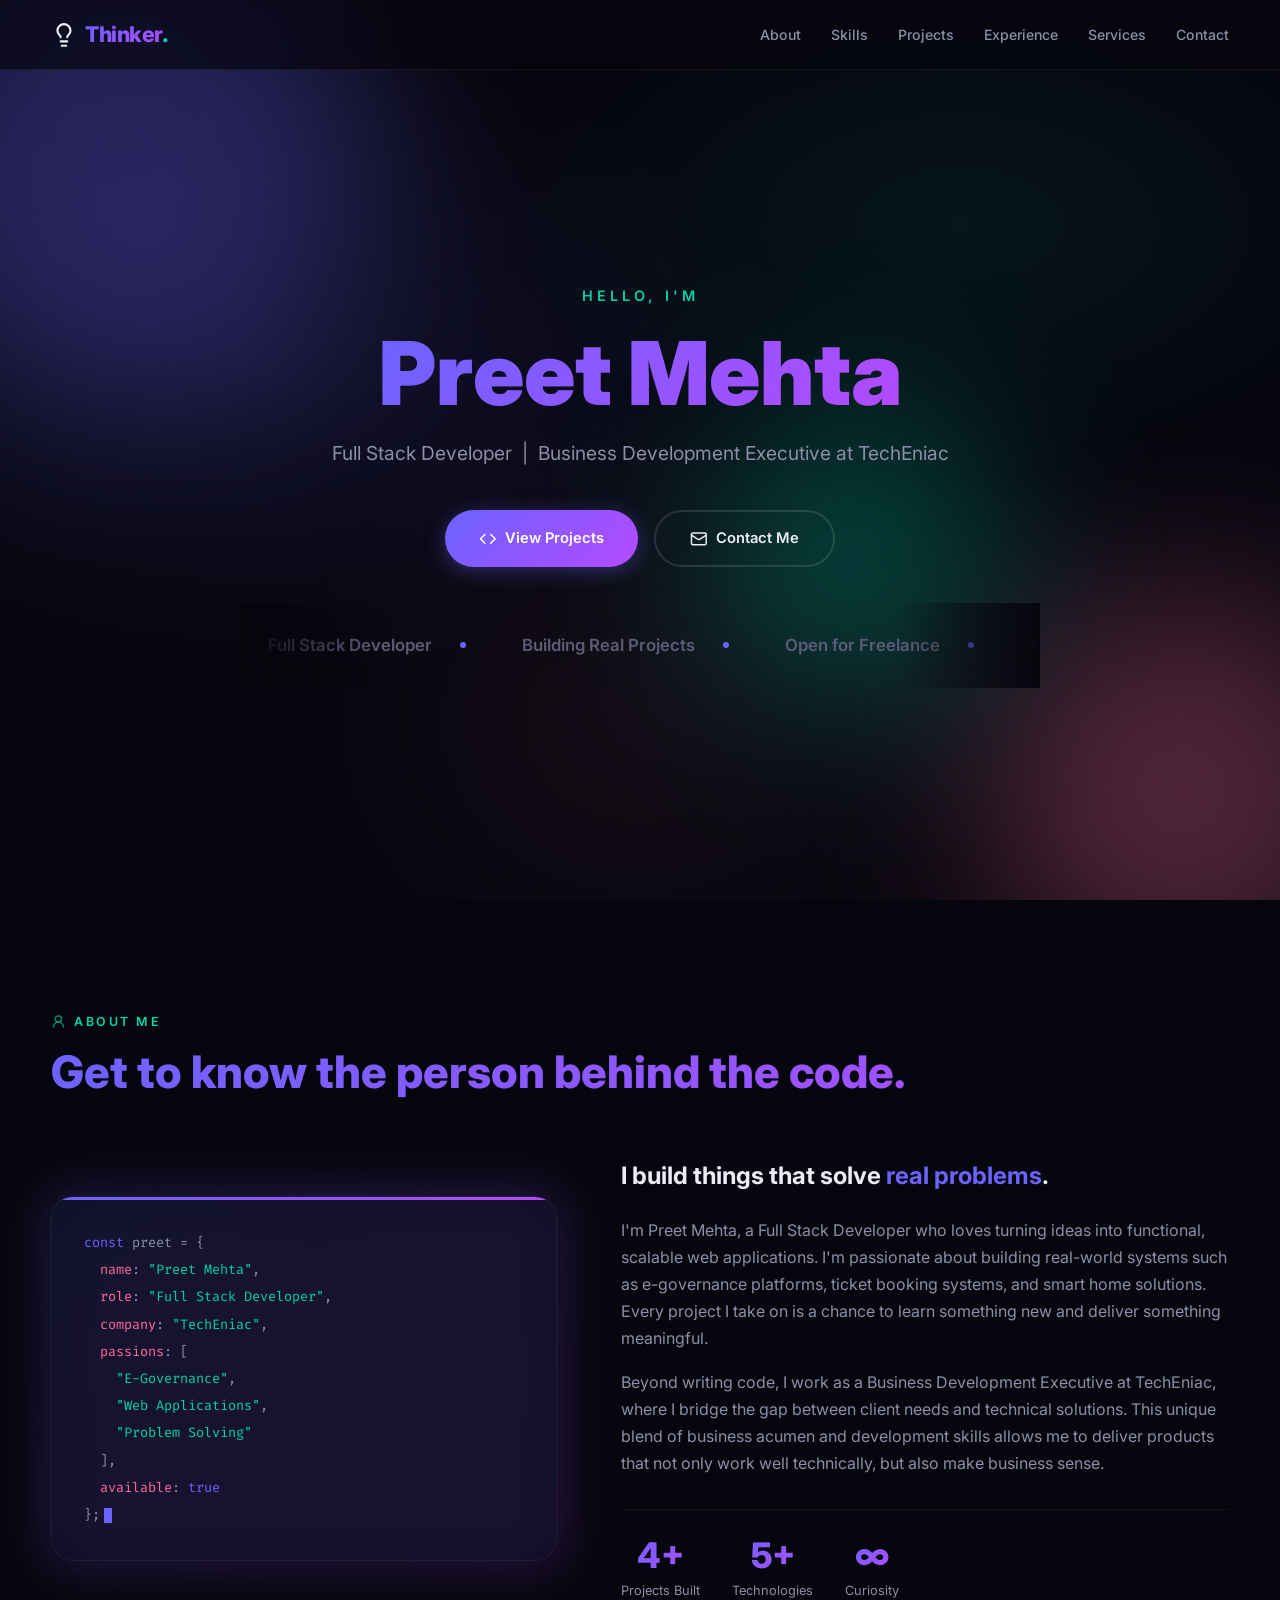
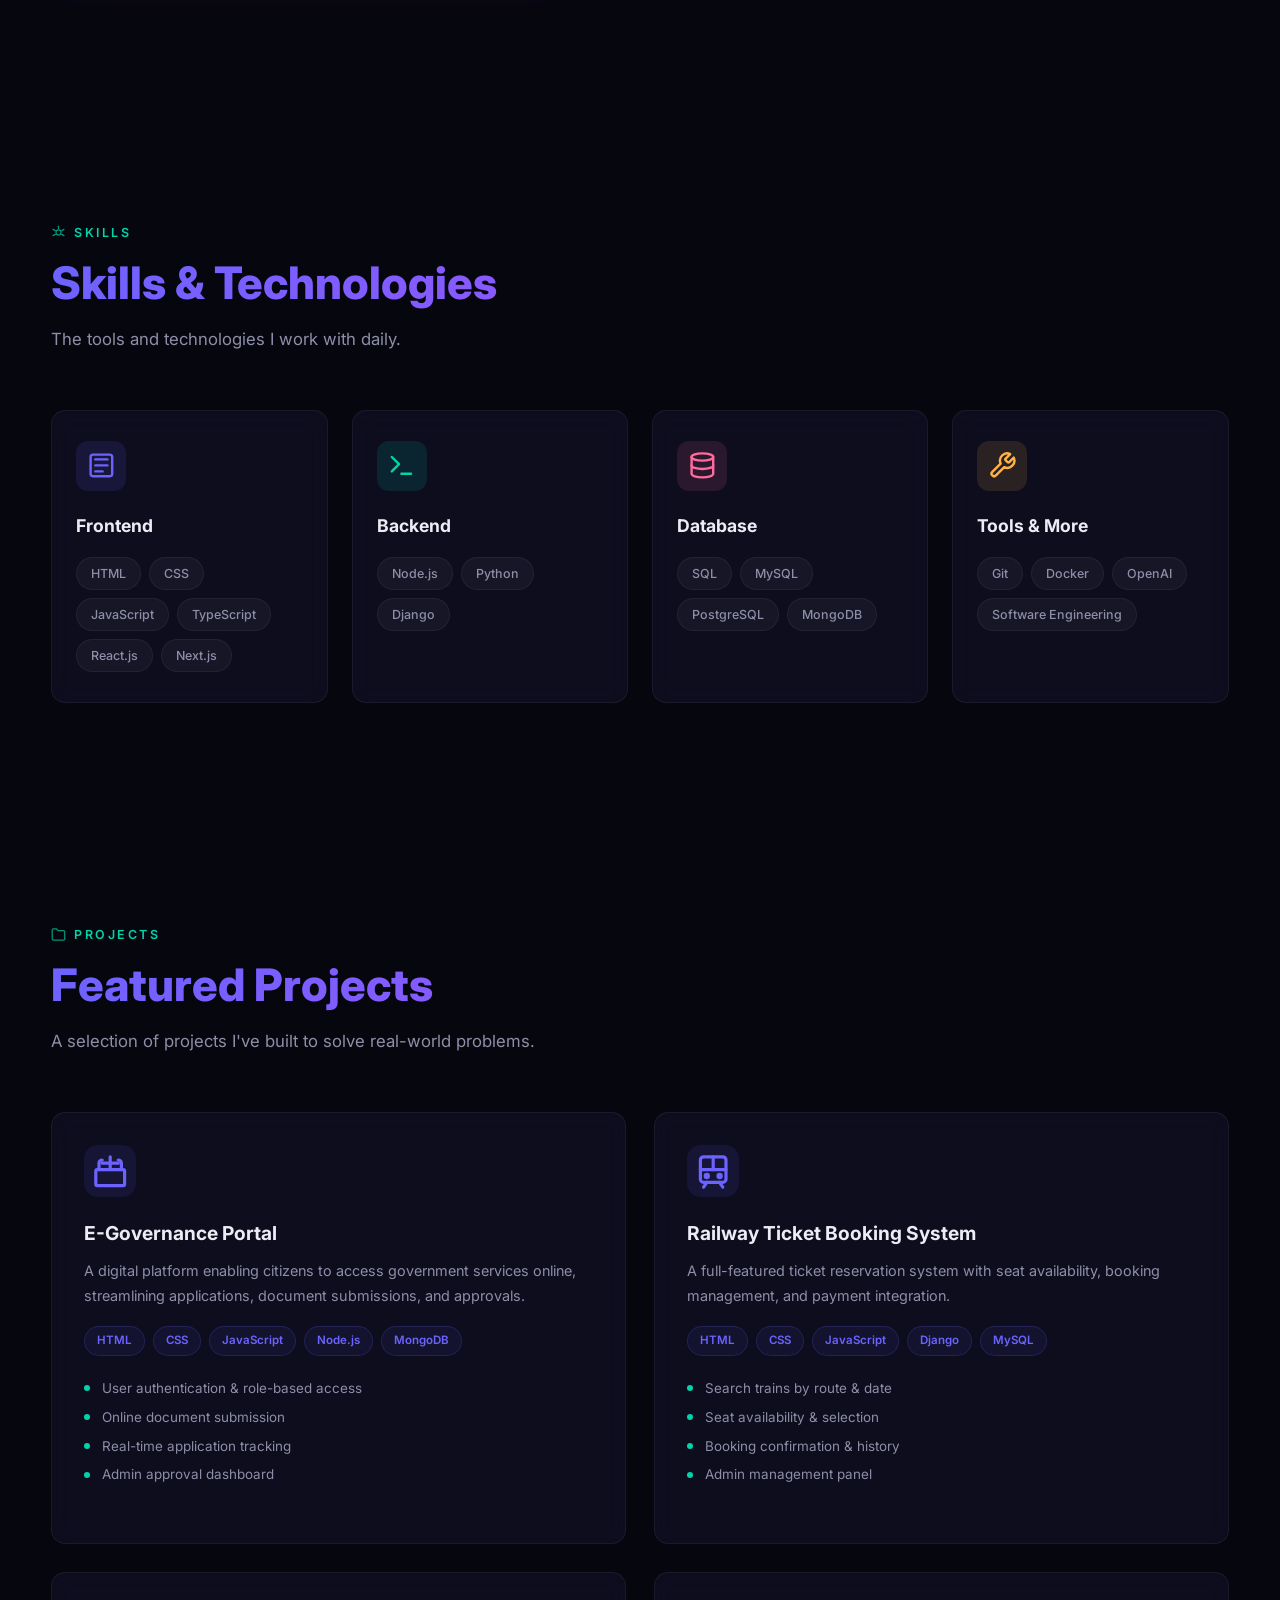
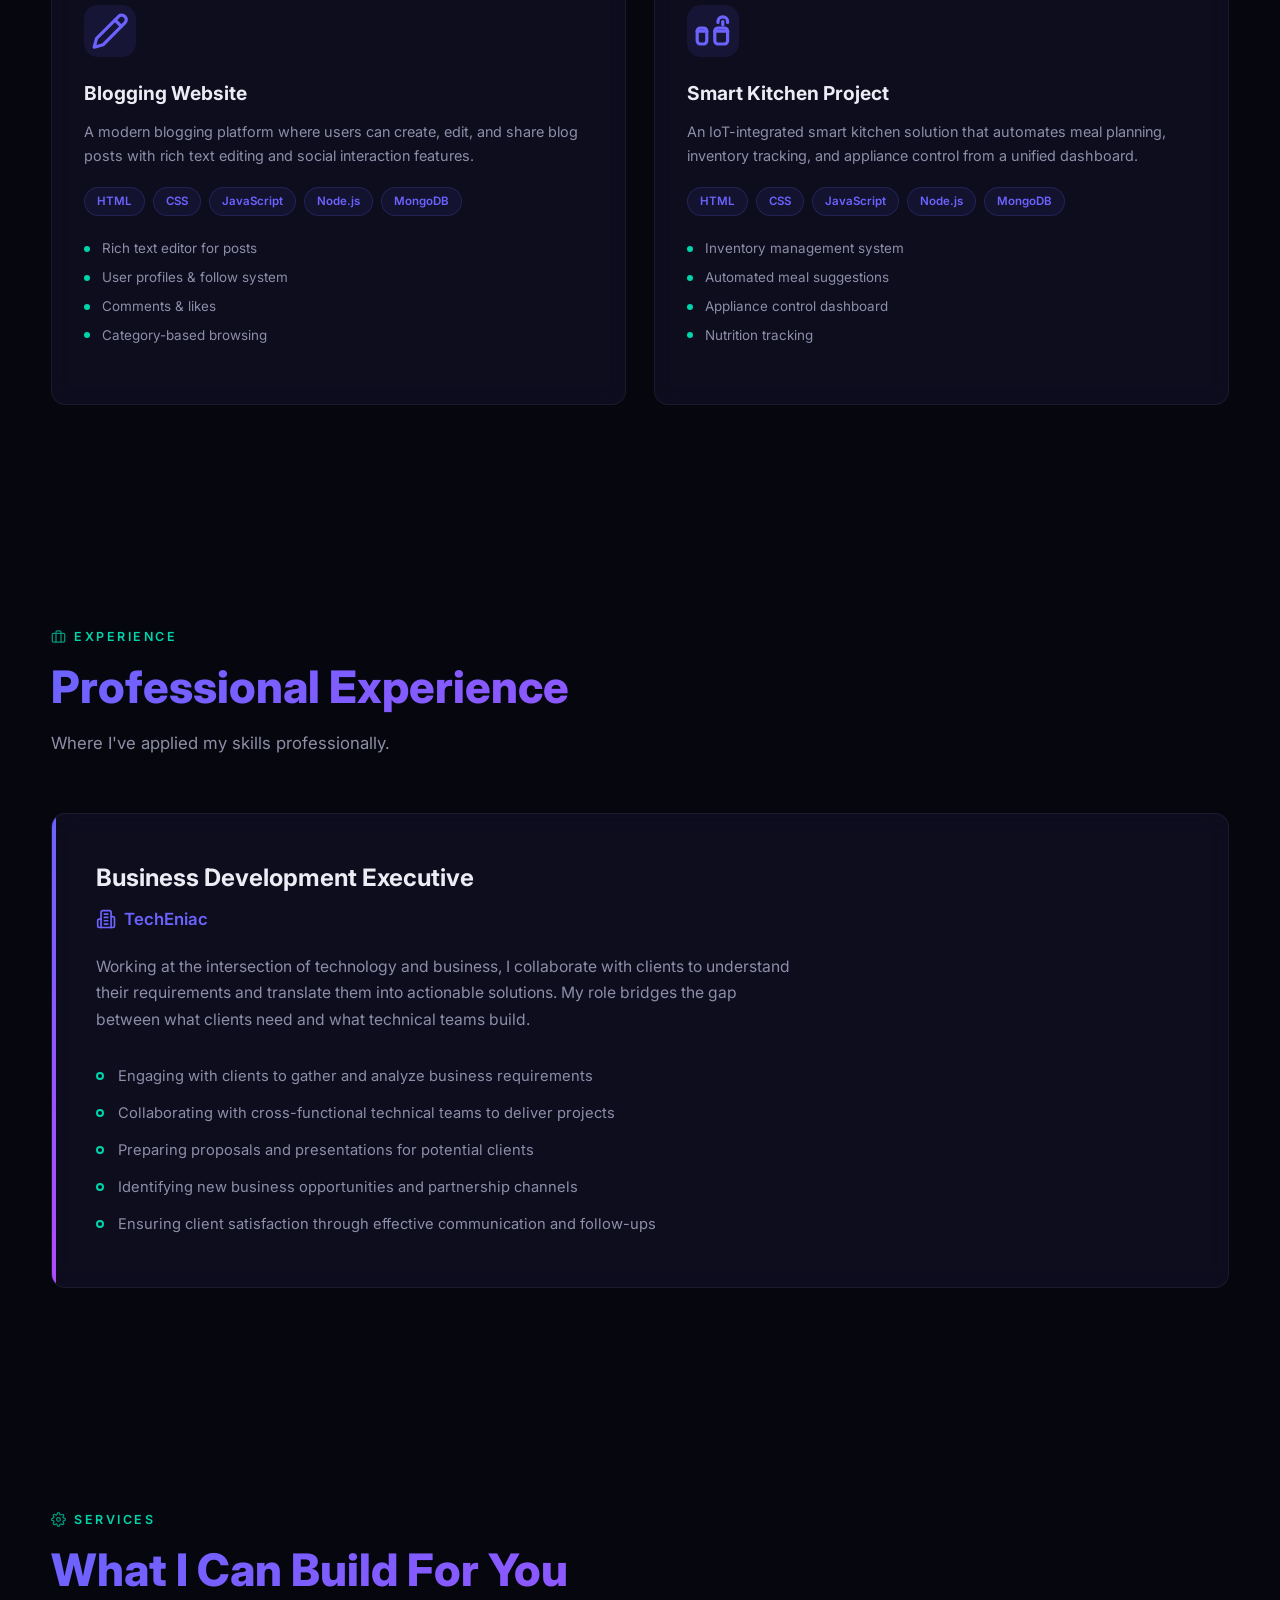
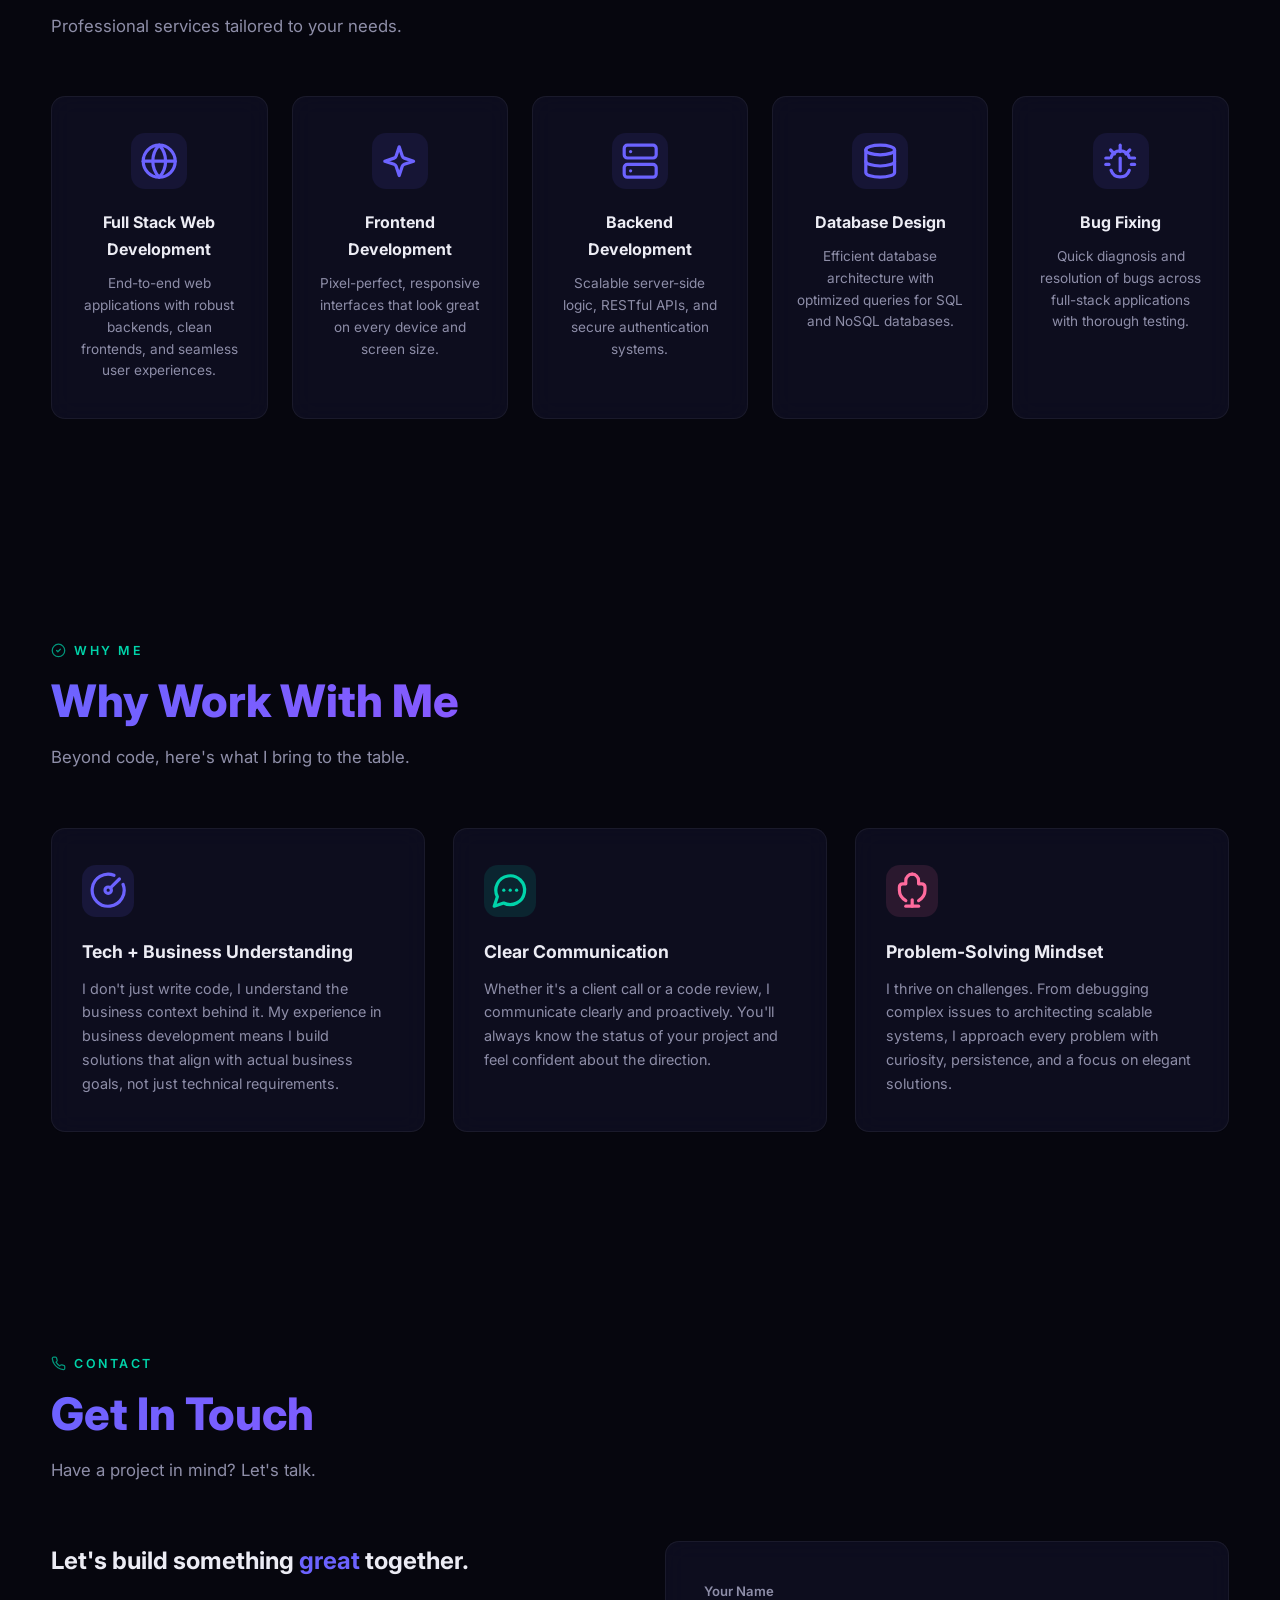
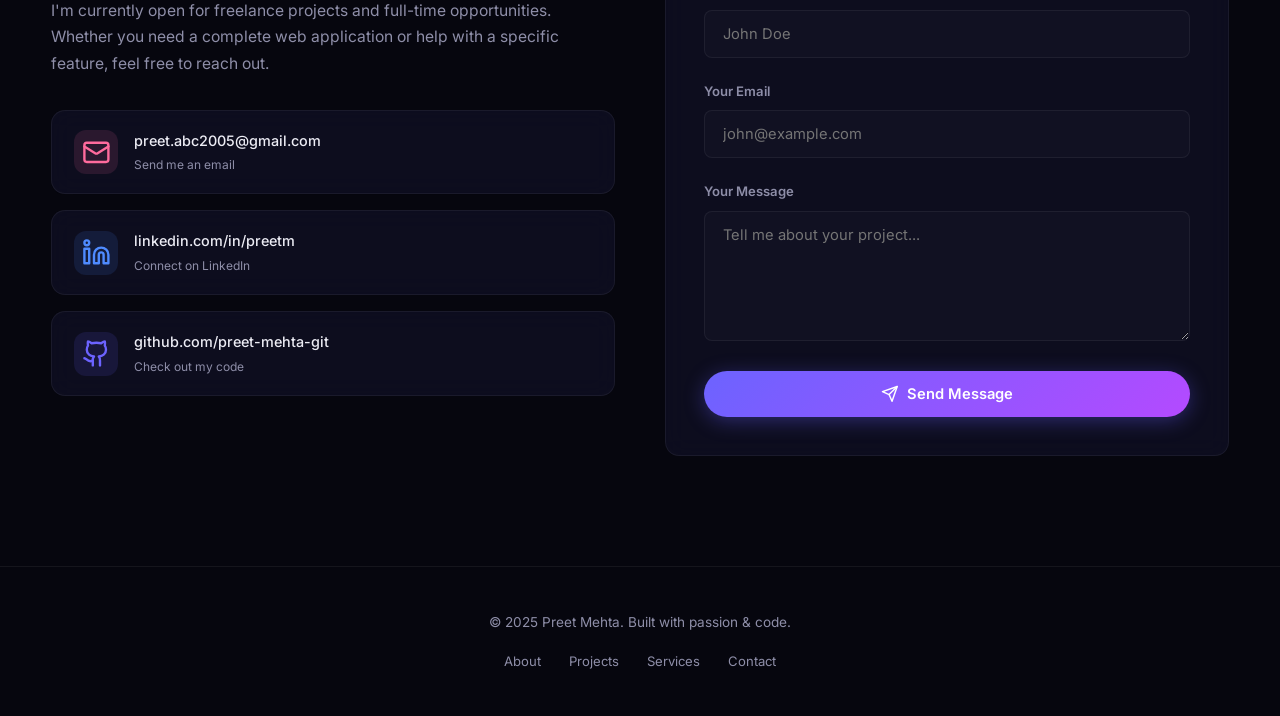
==== index.html @ d54e35b8 "feat: initialize portfolio project with base HTML structure, CSS styling, and JavaScript logic" ====
<!DOCTYPE html>
<html lang="en">
<head>
  <meta charset="UTF-8">
  <meta name="viewport" content="width=device-width, initial-scale=1.0">
  <meta name="description" content="Preet Mehta, Full Stack Developer and Business Development Executive. Building real-world web applications, e-governance platforms, and scalable digital solutions.">
  <meta name="keywords" content="Preet Mehta, Full Stack Developer, Portfolio, Web Developer, Freelance Developer">
  <title>Preet Mehta | Full Stack Developer</title>
  <link rel="stylesheet" href="style.css">
</head>
<body>

  <!-- ==================== NAVBAR ==================== -->
  <nav class="navbar" id="navbar">
    <div class="container">
      <a href="#" class="nav-logo">
        <svg class="icon nav-logo-icon" viewBox="0 0 24 24" fill="none" stroke="url(#logo-grad)" stroke-width="2.5" stroke-linecap="round" stroke-linejoin="round">
          <defs>
            <linearGradient id="logo-grad" x1="0%" y1="0%" x2="100%" y2="100%">
              <stop offset="0%" stop-color="#6c63ff" />
              <stop offset="100%" stop-color="#00d4aa" />
            </linearGradient>
          </defs>
          <path d="M15 14c.2-1 .7-1.7 1.5-2.5 1-.9 1.5-2.2 1.5-3.5A6 6 0 0 0 6 8c0 1 .2 2.2 1.5 3.5.7.9 1.2 1.5 1.5 2.5"/><path d="M9 18h6"/><path d="M10 22h4"/>
        </svg>
        <span class="nav-logo-text">Thinker<span class="logo-dot">.</span></span>
      </a>
      <ul class="nav-links" id="navLinks">
        <li><a href="#about">About</a></li>
        <li><a href="#skills">Skills</a></li>
        <li><a href="#projects">Projects</a></li>
        <li><a href="#experience">Experience</a></li>
        <li><a href="#services">Services</a></li>
        <li><a href="#contact">Contact</a></li>
      </ul>
      <button class="hamburger" id="hamburger" aria-label="Toggle navigation">
        <span></span><span></span><span></span>
      </button>
    </div>
  </nav>

  <!-- ==================== HERO ==================== -->
  <section class="hero" id="hero">
    <div class="hero-orbs">
      <span></span><span></span><span></span>
    </div>
    <div class="hero-content">
      <p class="hero-greeting" id="heroGreeting"></p>
      <h1 class="hero-name">
        <span class="gradient-text" id="heroName"></span>
      </h1>
      <p class="hero-role">Full Stack Developer &nbsp;|&nbsp; Business Development Executive at TechEniac</p>
      <div class="hero-buttons">
        <a href="#projects" class="btn btn-primary">
          <svg class="icon" viewBox="0 0 24 24"><polyline points="16 18 22 12 16 6"/><polyline points="8 6 2 12 8 18"/></svg>
          View Projects
        </a>
        <a href="#contact" class="btn btn-outline">
          <svg class="icon" viewBox="0 0 24 24"><rect width="20" height="16" x="2" y="4" rx="2"/><path d="m22 7-8.97 5.7a1.94 1.94 0 0 1-2.06 0L2 7"/></svg>
          Contact Me
        </a>
      </div>
      <div class="ticker-wrapper">
        <div class="ticker-track">
          <span class="ticker-item">Full Stack Developer</span>
          <span class="ticker-item">Building Real Projects</span>
          <span class="ticker-item">Open for Freelance</span>
          <span class="ticker-item">Problem Solver</span>
          <span class="ticker-item">Web Applications</span>
          <span class="ticker-item">E-Governance Systems</span>
          <span class="ticker-item">Full Stack Developer</span>
          <span class="ticker-item">Building Real Projects</span>
          <span class="ticker-item">Open for Freelance</span>
          <span class="ticker-item">Problem Solver</span>
          <span class="ticker-item">Web Applications</span>
          <span class="ticker-item">E-Governance Systems</span>
        </div>
      </div>
    </div>
  </section>

  <!-- ==================== ABOUT ==================== -->
  <section class="section" id="about">
    <div class="container">
      <div class="section-header reveal">
        <p class="section-label">
          <svg class="icon" viewBox="0 0 24 24"><circle cx="12" cy="8" r="5"/><path d="M20 21a8 8 0 0 0-16 0"/></svg>
          About Me
        </p>
        <h2 class="section-title">Get to know the person behind the code.</h2>
      </div>
      <div class="about-grid reveal">
        <div class="about-visual">
          <div class="about-code-block">
            <span class="code-line"><span class="code-keyword">const</span> preet = {</span>
            <span class="code-line">&nbsp;&nbsp;<span class="code-prop">name</span>: <span class="code-string">"Preet Mehta"</span>,</span>
            <span class="code-line">&nbsp;&nbsp;<span class="code-prop">role</span>: <span class="code-string">"Full Stack Developer"</span>,</span>
            <span class="code-line">&nbsp;&nbsp;<span class="code-prop">company</span>: <span class="code-string">"TechEniac"</span>,</span>
            <span class="code-line">&nbsp;&nbsp;<span class="code-prop">passions</span>: [</span>
            <span class="code-line">&nbsp;&nbsp;&nbsp;&nbsp;<span class="code-string">"E-Governance"</span>,</span>
            <span class="code-line">&nbsp;&nbsp;&nbsp;&nbsp;<span class="code-string">"Web Applications"</span>,</span>
            <span class="code-line">&nbsp;&nbsp;&nbsp;&nbsp;<span class="code-string">"Problem Solving"</span></span>
            <span class="code-line">&nbsp;&nbsp;],</span>
            <span class="code-line">&nbsp;&nbsp;<span class="code-prop">available</span>: <span class="code-keyword">true</span></span>
            <span class="code-line">};</span>
          </div>
        </div>
        <div class="about-text">
          <h3>I build things that solve <span class="highlight">real problems</span>.</h3>
          <p>
            I'm Preet Mehta, a Full Stack Developer who loves turning ideas into functional,
            scalable web applications. I'm passionate about building real-world systems such as
            e-governance platforms, ticket booking systems, and smart home solutions. Every
            project I take on is a chance to learn something new and deliver something meaningful.
          </p>
          <p>
            Beyond writing code, I work as a Business Development Executive at TechEniac, where I
            bridge the gap between client needs and technical solutions. This unique blend of
            business acumen and development skills allows me to deliver products that not only
            work well technically, but also make business sense.
          </p>
          <div class="about-stats">
            <div class="stat-item">
              <div class="stat-number">4+</div>
              <div class="stat-label">Projects Built</div>
            </div>
            <div class="stat-item">
              <div class="stat-number">5+</div>
              <div class="stat-label">Technologies</div>
            </div>
            <div class="stat-item">
              <div class="stat-number">&infin;</div>
              <div class="stat-label">Curiosity</div>
            </div>
          </div>
        </div>
      </div>
    </div>
  </section>

  <!-- ==================== SKILLS ==================== -->
  <section class="section" id="skills">
    <div class="container">
      <div class="section-header reveal">
        <p class="section-label">
          <svg class="icon" viewBox="0 0 24 24"><path d="M12 2v4"/><path d="m6.8 15-3.5 2"/><path d="m20.7 7-3.5 2"/><path d="M6.8 9 3.3 7"/><path d="m20.7 17-3.5-2"/><circle cx="12" cy="12" r="4"/></svg>
          Skills
        </p>
        <h2 class="section-title">Skills & Technologies</h2>
        <p class="section-subtitle">The tools and technologies I work with daily.</p>
      </div>
      <div class="skills-grid reveal">
        <!-- Frontend -->
        <div class="skill-card">
          <div class="skill-card-icon frontend">
            <svg class="icon-lg" viewBox="0 0 24 24" fill="none" stroke="currentColor" stroke-width="2" stroke-linecap="round" stroke-linejoin="round"><rect width="18" height="18" x="3" y="3" rx="2"/><path d="M7 7h10"/><path d="M7 12h10"/><path d="M7 17h6"/></svg>
          </div>
          <h3>Frontend</h3>
          <div class="skill-tags">
            <span class="skill-tag">HTML</span>
            <span class="skill-tag">CSS</span>
            <span class="skill-tag">JavaScript</span>
            <span class="skill-tag">TypeScript</span>
            <span class="skill-tag">React.js</span>
            <span class="skill-tag">Next.js</span>
          </div>
        </div>
        <!-- Backend -->
        <div class="skill-card">
          <div class="skill-card-icon backend">
            <svg class="icon-lg" viewBox="0 0 24 24" fill="none" stroke="currentColor" stroke-width="2" stroke-linecap="round" stroke-linejoin="round"><polyline points="4 17 10 11 4 5"/><line x1="12" x2="20" y1="19" y2="19"/></svg>
          </div>
          <h3>Backend</h3>
          <div class="skill-tags">
            <span class="skill-tag">Node.js</span>
            <span class="skill-tag">Python</span>
            <span class="skill-tag">Django</span>
          </div>
        </div>
        <!-- Database -->
        <div class="skill-card">
          <div class="skill-card-icon database">
            <svg class="icon-lg" viewBox="0 0 24 24" fill="none" stroke="currentColor" stroke-width="2" stroke-linecap="round" stroke-linejoin="round"><ellipse cx="12" cy="5" rx="9" ry="3"/><path d="M3 5v14a9 3 0 0 0 18 0V5"/><path d="M3 12a9 3 0 0 0 18 0"/></svg>
          </div>
          <h3>Database</h3>
          <div class="skill-tags">
            <span class="skill-tag">SQL</span>
            <span class="skill-tag">MySQL</span>
            <span class="skill-tag">PostgreSQL</span>
            <span class="skill-tag">MongoDB</span>
          </div>
        </div>
        <!-- Tools & More -->
        <div class="skill-card">
          <div class="skill-card-icon tools">
            <svg class="icon-lg" viewBox="0 0 24 24" fill="none" stroke="currentColor" stroke-width="2" stroke-linecap="round" stroke-linejoin="round"><path d="M14.7 6.3a1 1 0 0 0 0 1.4l1.6 1.6a1 1 0 0 0 1.4 0l3.77-3.77a6 6 0 0 1-7.94 7.94l-6.91 6.91a2.12 2.12 0 0 1-3-3l6.91-6.91a6 6 0 0 1 7.94-7.94l-3.76 3.76z"/></svg>
          </div>
          <h3>Tools & More</h3>
          <div class="skill-tags">
            <span class="skill-tag">Git</span>
            <span class="skill-tag">Docker</span>
            <span class="skill-tag">OpenAI</span>
            <span class="skill-tag">Software Engineering</span>
          </div>
        </div>
      </div>
    </div>
  </section>

  <!-- ==================== PROJECTS ==================== -->
  <section class="section" id="projects">
    <div class="container">
      <div class="section-header reveal">
        <p class="section-label">
          <svg class="icon" viewBox="0 0 24 24"><path d="M22 19a2 2 0 0 1-2 2H4a2 2 0 0 1-2-2V5a2 2 0 0 1 2-2h5l2 3h9a2 2 0 0 1 2 2z"/></svg>
          Projects
        </p>
        <h2 class="section-title">Featured Projects</h2>
        <p class="section-subtitle">A selection of projects I've built to solve real-world problems.</p>
      </div>
      <div class="projects-grid">

        <!-- Project 1: E-Governance Portal -->
        <div class="project-card reveal">
          <div class="project-card-header">
            <div class="project-card-icon">
              <svg class="icon-xl" viewBox="0 0 24 24" fill="none" stroke="currentColor" stroke-width="2" stroke-linecap="round" stroke-linejoin="round"><rect x="3" y="11" width="18" height="10" rx="1"/><path d="M12 3v8"/><path d="M7 7h10"/><path d="M5 11V7a2 2 0 0 1 2-2"/><path d="M19 11V7a2 2 0 0 0-2-2"/></svg>
            </div>
          </div>
          <h3>E-Governance Portal</h3>
          <p>A digital platform enabling citizens to access government services online, streamlining applications, document submissions, and approvals.</p>
          <div class="project-stack">
            <span>HTML</span><span>CSS</span><span>JavaScript</span><span>Node.js</span><span>MongoDB</span>
          </div>
          <ul class="project-features">
            <li>User authentication & role-based access</li>
            <li>Online document submission</li>
            <li>Real-time application tracking</li>
            <li>Admin approval dashboard</li>
          </ul>
        </div>

        <!-- Project 2: Railway Ticket Booking -->
        <div class="project-card reveal">
          <div class="project-card-header">
            <div class="project-card-icon">
              <svg class="icon-xl" viewBox="0 0 24 24" fill="none" stroke="currentColor" stroke-width="2" stroke-linecap="round" stroke-linejoin="round"><rect x="4" y="3" width="16" height="16" rx="2"/><path d="M4 11h16"/><path d="M12 3v8"/><circle cx="8" cy="15" r="1"/><circle cx="16" cy="15" r="1"/><path d="m8 19-2 3"/><path d="m18 22-2-3"/></svg>
            </div>
          </div>
          <h3>Railway Ticket Booking System</h3>
          <p>A full-featured ticket reservation system with seat availability, booking management, and payment integration.</p>
          <div class="project-stack">
            <span>HTML</span><span>CSS</span><span>JavaScript</span><span>Django</span><span>MySQL</span>
          </div>
          <ul class="project-features">
            <li>Search trains by route & date</li>
            <li>Seat availability & selection</li>
            <li>Booking confirmation & history</li>
            <li>Admin management panel</li>
          </ul>
        </div>

        <!-- Project 3: Blogging Website -->
        <div class="project-card reveal">
          <div class="project-card-header">
            <div class="project-card-icon">
              <svg class="icon-xl" viewBox="0 0 24 24" fill="none" stroke="currentColor" stroke-width="2" stroke-linecap="round" stroke-linejoin="round"><path d="M17 3a2.85 2.83 0 1 1 4 4L7.5 20.5 2 22l1.5-5.5Z"/><path d="m15 5 4 4"/></svg>
            </div>
          </div>
          <h3>Blogging Website</h3>
          <p>A modern blogging platform where users can create, edit, and share blog posts with rich text editing and social interaction features.</p>
          <div class="project-stack">
            <span>HTML</span><span>CSS</span><span>JavaScript</span><span>Node.js</span><span>MongoDB</span>
          </div>
          <ul class="project-features">
            <li>Rich text editor for posts</li>
            <li>User profiles & follow system</li>
            <li>Comments & likes</li>
            <li>Category-based browsing</li>
          </ul>
        </div>

        <!-- Project 4: Smart Kitchen -->
        <div class="project-card reveal">
          <div class="project-card-header">
            <div class="project-card-icon">
              <svg class="icon-xl" viewBox="0 0 24 24" fill="none" stroke="currentColor" stroke-width="2" stroke-linecap="round" stroke-linejoin="round"><path d="M2 12h6"/><path d="M2 12a2 2 0 0 1 2-2h2a2 2 0 0 1 2 2v6a2 2 0 0 1-2 2H4a2 2 0 0 1-2-2v-6z"/><path d="M15 6.5V6a3 3 0 0 1 6 0v.5"/><path d="M18 6v2"/><path d="M21 12h-8"/><path d="M13 12a2 2 0 0 1 2-2h4a2 2 0 0 1 2 2v6a2 2 0 0 1-2 2h-4a2 2 0 0 1-2-2v-6z"/></svg>
            </div>
          </div>
          <h3>Smart Kitchen Project</h3>
          <p>An IoT-integrated smart kitchen solution that automates meal planning, inventory tracking, and appliance control from a unified dashboard.</p>
          <div class="project-stack">
            <span>HTML</span><span>CSS</span><span>JavaScript</span><span>Node.js</span><span>MongoDB</span>
          </div>
          <ul class="project-features">
            <li>Inventory management system</li>
            <li>Automated meal suggestions</li>
            <li>Appliance control dashboard</li>
            <li>Nutrition tracking</li>
          </ul>
        </div>

      </div>
    </div>
  </section>

  <!-- ==================== EXPERIENCE ==================== -->
  <section class="section" id="experience">
    <div class="container">
      <div class="section-header reveal">
        <p class="section-label">
          <svg class="icon" viewBox="0 0 24 24"><rect width="20" height="14" x="2" y="7" rx="2" ry="2"/><path d="M16 21V5a2 2 0 0 0-2-2h-4a2 2 0 0 0-2 2v16"/></svg>
          Experience
        </p>
        <h2 class="section-title">Professional Experience</h2>
        <p class="section-subtitle">Where I've applied my skills professionally.</p>
      </div>
      <div class="experience-card reveal">
        <h3 class="experience-role">Business Development Executive</h3>
        <p class="experience-company">
          <svg class="icon" viewBox="0 0 24 24" fill="none" stroke="currentColor" stroke-width="2" stroke-linecap="round" stroke-linejoin="round"><path d="M6 22V4a2 2 0 0 1 2-2h8a2 2 0 0 1 2 2v18Z"/><path d="M6 12H4a2 2 0 0 0-2 2v6a2 2 0 0 0 2 2h2"/><path d="M18 9h2a2 2 0 0 1 2 2v9a2 2 0 0 1-2 2h-2"/><path d="M10 6h4"/><path d="M10 10h4"/><path d="M10 14h4"/><path d="M10 18h4"/></svg>
          TechEniac
        </p>
        <p class="experience-desc">
          Working at the intersection of technology and business, I collaborate with clients
          to understand their requirements and translate them into actionable solutions. My role
          bridges the gap between what clients need and what technical teams build.
        </p>
        <ul class="experience-highlights">
          <li>Engaging with clients to gather and analyze business requirements</li>
          <li>Collaborating with cross-functional technical teams to deliver projects</li>
          <li>Preparing proposals and presentations for potential clients</li>
          <li>Identifying new business opportunities and partnership channels</li>
          <li>Ensuring client satisfaction through effective communication and follow-ups</li>
        </ul>
      </div>
    </div>
  </section>

  <!-- ==================== SERVICES ==================== -->
  <section class="section" id="services">
    <div class="container">
      <div class="section-header reveal">
        <p class="section-label">
          <svg class="icon" viewBox="0 0 24 24"><circle cx="12" cy="12" r="3"/><path d="M19.4 15a1.65 1.65 0 0 0 .33 1.82l.06.06a2 2 0 0 1 0 2.83 2 2 0 0 1-2.83 0l-.06-.06a1.65 1.65 0 0 0-1.82-.33 1.65 1.65 0 0 0-1 1.51V21a2 2 0 0 1-2 2 2 2 0 0 1-2-2v-.09A1.65 1.65 0 0 0 9 19.4a1.65 1.65 0 0 0-1.82.33l-.06.06a2 2 0 0 1-2.83 0 2 2 0 0 1 0-2.83l.06-.06A1.65 1.65 0 0 0 4.68 15a1.65 1.65 0 0 0-1.51-1H3a2 2 0 0 1-2-2 2 2 0 0 1 2-2h.09A1.65 1.65 0 0 0 4.6 9a1.65 1.65 0 0 0-.33-1.82l-.06-.06a2 2 0 0 1 0-2.83 2 2 0 0 1 2.83 0l.06.06A1.65 1.65 0 0 0 9 4.68a1.65 1.65 0 0 0 1-1.51V3a2 2 0 0 1 2-2 2 2 0 0 1 2 2v.09a1.65 1.65 0 0 0 1 1.51 1.65 1.65 0 0 0 1.82-.33l.06-.06a2 2 0 0 1 2.83 0 2 2 0 0 1 0 2.83l-.06.06A1.65 1.65 0 0 0 19.4 9a1.65 1.65 0 0 0 1.51 1H21a2 2 0 0 1 2 2 2 2 0 0 1-2 2h-.09a1.65 1.65 0 0 0-1.51 1z"/></svg>
          Services
        </p>
        <h2 class="section-title">What I Can Build For You</h2>
        <p class="section-subtitle">Professional services tailored to your needs.</p>
      </div>
      <div class="services-grid reveal">
        <!-- Full Stack -->
        <div class="service-card">
          <div class="service-icon">
            <svg class="icon-xl" viewBox="0 0 24 24" fill="none" stroke="currentColor" stroke-width="2" stroke-linecap="round" stroke-linejoin="round"><circle cx="12" cy="12" r="10"/><path d="M12 2a14.5 14.5 0 0 0 0 20 14.5 14.5 0 0 0 0-20"/><path d="M2 12h20"/></svg>
          </div>
          <h3>Full Stack Web Development</h3>
          <p>End-to-end web applications with robust backends, clean frontends, and seamless user experiences.</p>
        </div>
        <!-- Frontend -->
        <div class="service-card">
          <div class="service-icon">
            <svg class="icon-xl" viewBox="0 0 24 24" fill="none" stroke="currentColor" stroke-width="2" stroke-linecap="round" stroke-linejoin="round"><path d="m12 3-1.912 5.813a2 2 0 0 1-1.275 1.275L3 12l5.813 1.912a2 2 0 0 1 1.275 1.275L12 21l1.912-5.813a2 2 0 0 1 1.275-1.275L21 12l-5.813-1.912a2 2 0 0 1-1.275-1.275L12 3Z"/></svg>
          </div>
          <h3>Frontend Development</h3>
          <p>Pixel-perfect, responsive interfaces that look great on every device and screen size.</p>
        </div>
        <!-- Backend -->
        <div class="service-card">
          <div class="service-icon">
            <svg class="icon-xl" viewBox="0 0 24 24" fill="none" stroke="currentColor" stroke-width="2" stroke-linecap="round" stroke-linejoin="round"><rect width="20" height="8" x="2" y="2" rx="2" ry="2"/><rect width="20" height="8" x="2" y="14" rx="2" ry="2"/><line x1="6" x2="6.01" y1="6" y2="6"/><line x1="6" x2="6.01" y1="18" y2="18"/></svg>
          </div>
          <h3>Backend Development</h3>
          <p>Scalable server-side logic, RESTful APIs, and secure authentication systems.</p>
        </div>
        <!-- Database -->
        <div class="service-card">
          <div class="service-icon">
            <svg class="icon-xl" viewBox="0 0 24 24" fill="none" stroke="currentColor" stroke-width="2" stroke-linecap="round" stroke-linejoin="round"><ellipse cx="12" cy="5" rx="9" ry="3"/><path d="M3 5v14a9 3 0 0 0 18 0V5"/><path d="M3 12a9 3 0 0 0 18 0"/></svg>
          </div>
          <h3>Database Design</h3>
          <p>Efficient database architecture with optimized queries for SQL and NoSQL databases.</p>
        </div>
        <!-- Bug Fixing -->
        <div class="service-card">
          <div class="service-icon">
            <svg class="icon-xl" viewBox="0 0 24 24" fill="none" stroke="currentColor" stroke-width="2" stroke-linecap="round" stroke-linejoin="round"><path d="m18 5-2.414 2.414M6 5l2.414 2.414"/><path d="M12 2v4"/><path d="M17.7 9.7a6 6 0 0 0-11.4 0"/><path d="M3 10h2"/><path d="M19 10h2"/><path d="M3 14h2"/><path d="M19 14h2"/><path d="M12 10v8"/><path d="M6.3 17.7a6 6 0 0 0 11.4 0"/></svg>
          </div>
          <h3>Bug Fixing</h3>
          <p>Quick diagnosis and resolution of bugs across full-stack applications with thorough testing.</p>
        </div>
      </div>
    </div>
  </section>

  <!-- ==================== WHY WORK WITH ME ==================== -->
  <section class="section" id="why">
    <div class="container">
      <div class="section-header reveal">
        <p class="section-label">
          <svg class="icon" viewBox="0 0 24 24"><path d="M12 22c5.523 0 10-4.477 10-10S17.523 2 12 2 2 6.477 2 12s4.477 10 10 10z"/><path d="m9 12 2 2 4-4"/></svg>
          Why Me
        </p>
        <h2 class="section-title">Why Work With Me</h2>
        <p class="section-subtitle">Beyond code, here's what I bring to the table.</p>
      </div>
      <div class="why-grid reveal">
        <div class="why-card">
          <div class="why-card-icon">
            <svg class="icon-xl" viewBox="0 0 24 24" fill="none" stroke="currentColor" stroke-width="2" stroke-linecap="round" stroke-linejoin="round"><path d="M15.6 2.7a10 10 0 1 0 5.7 5.7"/><circle cx="12" cy="12" r="2"/><path d="M13.4 10.6 19 5"/></svg>
          </div>
          <h3>Tech + Business Understanding</h3>
          <p>
            I don't just write code, I understand the business context behind it. My experience
            in business development means I build solutions that align with actual business goals,
            not just technical requirements.
          </p>
        </div>
        <div class="why-card">
          <div class="why-card-icon">
            <svg class="icon-xl" viewBox="0 0 24 24" fill="none" stroke="currentColor" stroke-width="2" stroke-linecap="round" stroke-linejoin="round"><path d="M7.9 20A9 9 0 1 0 4 16.1L2 22Z"/><path d="M8 12h.01"/><path d="M12 12h.01"/><path d="M16 12h.01"/></svg>
          </div>
          <h3>Clear Communication</h3>
          <p>
            Whether it's a client call or a code review, I communicate clearly and proactively.
            You'll always know the status of your project and feel confident about the direction.
          </p>
        </div>
        <div class="why-card">
          <div class="why-card-icon">
            <svg class="icon-xl" viewBox="0 0 24 24" fill="none" stroke="currentColor" stroke-width="2" stroke-linecap="round" stroke-linejoin="round"><path d="M12 2a4 4 0 0 0-4 4v2H6a2 2 0 0 0-2 2v2c0 3 1.5 5 4 6.5"/><path d="M12 2a4 4 0 0 1 4 4v2h2a2 2 0 0 1 2 2v2c0 3-1.5 5-4 6.5"/><path d="M12 18v4"/><path d="M8 22h8"/></svg>
          </div>
          <h3>Problem-Solving Mindset</h3>
          <p>
            I thrive on challenges. From debugging complex issues to architecting scalable systems,
            I approach every problem with curiosity, persistence, and a focus on elegant solutions.
          </p>
        </div>
      </div>
    </div>
  </section>

  <!-- ==================== CONTACT ==================== -->
  <section class="section" id="contact">
    <div class="container">
      <div class="section-header reveal">
        <p class="section-label">
          <svg class="icon" viewBox="0 0 24 24"><path d="M22 16.92v3a2 2 0 0 1-2.18 2 19.79 19.79 0 0 1-8.63-3.07 19.5 19.5 0 0 1-6-6 19.79 19.79 0 0 1-3.07-8.67A2 2 0 0 1 4.11 2h3a2 2 0 0 1 2 1.72 12.84 12.84 0 0 0 .7 2.81 2 2 0 0 1-.45 2.11L8.09 9.91a16 16 0 0 0 6 6l1.27-1.27a2 2 0 0 1 2.11-.45 12.84 12.84 0 0 0 2.81.7A2 2 0 0 1 22 16.92z"/></svg>
          Contact
        </p>
        <h2 class="section-title">Get In Touch</h2>
        <p class="section-subtitle">Have a project in mind? Let's talk.</p>
      </div>
      <div class="contact-grid reveal">
        <div class="contact-info">
          <h3>Let's build something <span class="highlight">great</span> together.</h3>
          <p>
            I'm currently open for freelance projects and full-time opportunities.
            Whether you need a complete web application or help with a specific feature,
            feel free to reach out.
          </p>
          <div class="contact-links">
            <a href="mailto:preet.abc2005@gmail.com" class="contact-link-item">
              <div class="contact-link-icon email">
                <svg class="icon-lg" viewBox="0 0 24 24" fill="none" stroke="currentColor" stroke-width="2" stroke-linecap="round" stroke-linejoin="round"><rect width="20" height="16" x="2" y="4" rx="2"/><path d="m22 7-8.97 5.7a1.94 1.94 0 0 1-2.06 0L2 7"/></svg>
              </div>
              <div class="contact-link-text">
                preet.abc2005@gmail.com
                <span>Send me an email</span>
              </div>
            </a>
            <a href="https://www.linkedin.com/in/preetm/" target="_blank" rel="noopener noreferrer" class="contact-link-item">
              <div class="contact-link-icon linkedin">
                <svg class="icon-lg" viewBox="0 0 24 24" fill="none" stroke="currentColor" stroke-width="2" stroke-linecap="round" stroke-linejoin="round"><path d="M16 8a6 6 0 0 1 6 6v7h-4v-7a2 2 0 0 0-2-2 2 2 0 0 0-2 2v7h-4v-7a6 6 0 0 1 6-6z"/><rect width="4" height="12" x="2" y="9"/><circle cx="4" cy="4" r="2"/></svg>
              </div>
              <div class="contact-link-text">
                linkedin.com/in/preetm
                <span>Connect on LinkedIn</span>
              </div>
            </a>
            <a href="https://github.com/preet-mehta-git" target="_blank" rel="noopener noreferrer" class="contact-link-item">
              <div class="contact-link-icon github">
                <svg class="icon-lg" viewBox="0 0 24 24" fill="none" stroke="currentColor" stroke-width="2" stroke-linecap="round" stroke-linejoin="round"><path d="M15 22v-4a4.8 4.8 0 0 0-1-3.5c3 0 6-2 6-5.5.08-1.25-.27-2.48-1-3.5.28-1.15.28-2.35 0-3.5 0 0-1 0-3 1.5-2.64-.5-5.36-.5-8 0C6 2 5 2 5 2c-.3 1.15-.3 2.35 0 3.5A5.403 5.403 0 0 0 4 9c0 3.5 3 5.5 6 5.5-.39.49-.68 1.05-.85 1.65-.17.6-.22 1.23-.15 1.85v4"/><path d="M9 18c-4.51 2-5-2-7-2"/></svg>
              </div>
              <div class="contact-link-text">
                github.com/preet-mehta-git
                <span>Check out my code</span>
              </div>
            </a>
          </div>
        </div>

        <form class="contact-form" id="contactForm">
          <div class="form-group">
            <label for="name">Your Name</label>
            <input type="text" id="name" name="name" placeholder="John Doe" required>
          </div>
          <div class="form-group">
            <label for="email">Your Email</label>
            <input type="email" id="email" name="email" placeholder="john@example.com" required>
          </div>
          <div class="form-group">
            <label for="message">Your Message</label>
            <textarea id="message" name="message" placeholder="Tell me about your project..." required></textarea>
          </div>
          <button type="submit" class="btn btn-primary">
            <svg class="icon" viewBox="0 0 24 24" fill="none" stroke="currentColor" stroke-width="2" stroke-linecap="round" stroke-linejoin="round"><path d="m22 2-7 20-4-9-9-4Z"/><path d="M22 2 11 13"/></svg>
            Send Message
          </button>
          <div class="form-success" id="formSuccess">
            <svg class="icon" viewBox="0 0 24 24" fill="none" stroke="currentColor" stroke-width="2" stroke-linecap="round" stroke-linejoin="round"><path d="M22 11.08V12a10 10 0 1 1-5.93-9.14"/><path d="m9 11 3 3L22 4"/></svg>
            Message sent successfully! I'll get back to you soon.
          </div>
        </form>
      </div>
    </div>
  </section>

  <!-- ==================== FOOTER ==================== -->
  <footer class="footer">
    <div class="container">
      <p>&copy; 2025 Preet Mehta. Built with passion & code.</p>
      <div class="footer-links">
        <a href="#about">About</a>
        <a href="#projects">Projects</a>
        <a href="#services">Services</a>
        <a href="#contact">Contact</a>
      </div>
    </div>
  </footer>

  <!-- Scroll to top -->
  <button class="scroll-top" id="scrollTop" aria-label="Scroll to top">
    <svg class="icon" viewBox="0 0 24 24" fill="none" stroke="currentColor" stroke-width="2.5" stroke-linecap="round" stroke-linejoin="round"><path d="m18 15-6-6-6 6"/></svg>
  </button>

  <script src="script.js"></script>
</body>
</html>
---- style.css ----
/* ============================================
   Preet Mehta, Portfolio | style.css
   ============================================ */

/* ---------- Google Fonts ---------- */
@import url('https://fonts.googleapis.com/css2?family=Inter:wght@300;400;500;600;700;800;900&family=Fira+Code:wght@400;500&display=swap');

/* ---------- Custom Properties ---------- */
:root {
  /* Backgrounds */
  --bg-primary:    #06060e;
  --bg-secondary:  #0d0d1a;
  --bg-card:       rgba(18, 18, 40, .65);
  --bg-card-hover: rgba(28, 28, 56, .7);
  --bg-glass:      rgba(255, 255, 255, .03);

  /* Text */
  --text-primary:   #ececf4;
  --text-secondary: #8e8ea8;
  --text-muted:     #5c5c78;

  /* Accent palette */
  --accent-indigo: #6c63ff;
  --accent-cyan:   #00d4aa;
  --accent-pink:   #ff6b9d;
  --accent-amber:  #ffb347;
  --accent-blue:   #4f8bff;

  /* Gradients */
  --gradient-primary: linear-gradient(135deg, #6c63ff, #b44aff);
  --gradient-secondary: linear-gradient(135deg, #00d4aa, #4f8bff);
  --gradient-hero-bg: 
    radial-gradient(ellipse 60% 50% at 20% 40%, rgba(108, 99, 255, .12) 0%, transparent 70%),
    radial-gradient(ellipse 50% 40% at 75% 25%, rgba(0, 212, 170, .08) 0%, transparent 70%),
    radial-gradient(ellipse 40% 50% at 50% 80%, rgba(255, 107, 157, .06) 0%, transparent 70%);

  /* Borders */
  --border-subtle: rgba(255, 255, 255, .06);
  --border-hover:  rgba(108, 99, 255, .3);

  /* Shadows */
  --shadow-card: 0 8px 32px rgba(0, 0, 0, .4);
  --shadow-glow: 0 0 30px rgba(108, 99, 255, .2);
  --shadow-btn:  0 4px 20px rgba(108, 99, 255, .35);

  /* Layout */
  --radius-sm: 8px;
  --radius-md: 14px;
  --radius-lg: 22px;
  --radius-full: 50px;
  --nav-height: 70px;
  --max-width:  1180px;

  /* Motion */
  --ease-out: cubic-bezier(.4, 0, .2, 1);
  --ease-spring: cubic-bezier(.34, 1.56, .64, 1);
  --dur-fast: .25s;
  --dur-med:  .45s;
  --dur-slow: .7s;
}

/* ---------- Reset ---------- */
*, *::before, *::after { margin: 0; padding: 0; box-sizing: border-box; }

html {
  scroll-behavior: smooth;
  font-size: 16px;
  overflow-x: hidden;
}

body {
  font-family: 'Inter', system-ui, -apple-system, sans-serif;
  background: var(--bg-primary);
  color: var(--text-primary);
  line-height: 1.7;
  -webkit-font-smoothing: antialiased;
  -moz-osx-font-smoothing: grayscale;
  overflow-x: hidden;
}

a { text-decoration: none; color: inherit; }
ul { list-style: none; }
img { max-width: 100%; display: block; }
button { font-family: inherit; cursor: pointer; border: none; background: none; }
svg.icon { width: 1.2em; height: 1.2em; stroke: currentColor; fill: none; stroke-width: 2; stroke-linecap: round; stroke-linejoin: round; vertical-align: middle; }
svg.icon-lg { width: 1.8em; height: 1.8em; }
svg.icon-xl { width: 2.4em; height: 2.4em; }

/* ---------- Utility ---------- */
.container { width: 92%; max-width: var(--max-width); margin: 0 auto; }
.section { padding: 110px 0; position: relative; }

.section-header { margin-bottom: 56px; }
.section-label {
  display: inline-flex;
  align-items: center;
  gap: 8px;
  font-size: .78rem;
  font-weight: 600;
  letter-spacing: 2.5px;
  text-transform: uppercase;
  color: var(--accent-cyan);
  margin-bottom: 14px;
}
.section-label svg { opacity: .7; }
.section-title {
  font-size: clamp(2rem, 4.5vw, 2.8rem);
  font-weight: 800;
  line-height: 1.2;
  margin-bottom: 14px;
  background: var(--gradient-primary);
  -webkit-background-clip: text;
  -webkit-text-fill-color: transparent;
  background-clip: text;
}
.section-subtitle {
  font-size: 1.05rem;
  color: var(--text-secondary);
  max-width: 560px;
}
.highlight { color: var(--accent-indigo); -webkit-text-fill-color: var(--accent-indigo); }

/* Scroll-reveal */
.reveal {
  opacity: 0;
  transform: translateY(45px);
  transition: opacity var(--dur-slow) ease, transform var(--dur-slow) ease;
}
.reveal.active {
  opacity: 1;
  transform: translateY(0);
}

/* ============================================
   NAVBAR
   ============================================ */
.navbar {
  position: fixed;
  top: 0; left: 0; width: 100%;
  height: var(--nav-height);
  z-index: 1000;
  background: rgba(6, 6, 14, .7);
  backdrop-filter: blur(20px) saturate(1.3);
  -webkit-backdrop-filter: blur(20px) saturate(1.3);
  border-bottom: 1px solid var(--border-subtle);
  transition: background var(--dur-fast) var(--ease-out);
}
.navbar.scrolled {
  background: rgba(6, 6, 14, .92);
}
.navbar .container {
  display: flex;
  align-items: center;
  justify-content: space-between;
  height: 100%;
}
.nav-logo {
  display: flex;
  align-items: center;
  gap: 8px;
  font-size: 1.35rem;
  font-weight: 800;
  letter-spacing: -.5px;
}
.nav-logo-text {
  background: var(--gradient-primary);
  -webkit-background-clip: text;
  -webkit-text-fill-color: transparent;
  background-clip: text;
}
.nav-logo-icon {
  stroke: url(#logo-grad);
  width: 1.6rem;
  height: 1.6rem;
}
.logo-dot {
  -webkit-text-fill-color: var(--accent-cyan);
}

/* Hero typing cursor */
.hero-greeting,
.hero-name .gradient-text {
  border-right: 2px solid var(--accent-cyan);
  display: inline-block;
  min-height: 1em;
}
.hero-greeting.typed,
.hero-name .gradient-text.typed {
  border-right: none;
}
.hero-name .gradient-text {
  border-right-color: var(--accent-indigo);
}
@keyframes blinkCaret {
  0%, 100% { border-color: transparent; }
  50% { border-color: var(--accent-cyan); }
}
.nav-links { display: flex; gap: 30px; align-items: center; }
.nav-links a {
  font-size: .88rem;
  font-weight: 500;
  color: var(--text-secondary);
  position: relative;
  transition: color var(--dur-fast) var(--ease-out);
  padding: 4px 0;
}
.nav-links a::after {
  content: '';
  position: absolute;
  bottom: -2px; left: 50%;
  width: 0; height: 2px;
  background: var(--gradient-primary);
  border-radius: 2px;
  transition: width var(--dur-fast) var(--ease-out), left var(--dur-fast) var(--ease-out);
}
.nav-links a:hover,
.nav-links a.nav-active {
  color: var(--text-primary);
}
.nav-links a:hover::after,
.nav-links a.nav-active::after {
  width: 100%; left: 0;
}

/* Hamburger */
.hamburger {
  display: none;
  flex-direction: column;
  gap: 5px;
  padding: 6px;
  z-index: 1001;
}
.hamburger span {
  display: block;
  width: 24px; height: 2px;
  background: var(--text-primary);
  border-radius: 2px;
  transition: var(--dur-fast) var(--ease-out);
  transform-origin: center;
}
.hamburger.active span:nth-child(1) { transform: rotate(45deg) translate(5px, 5px); }
.hamburger.active span:nth-child(2) { opacity: 0; }
.hamburger.active span:nth-child(3) { transform: rotate(-45deg) translate(5px, -5px); }

/* ============================================
   HERO
   ============================================ */
.hero {
  min-height: 100vh;
  display: flex;
  align-items: center;
  justify-content: center;
  text-align: center;
  position: relative;
  overflow: hidden;
  padding-top: var(--nav-height);
}
.hero::before {
  content: '';
  position: absolute;
  inset: 0;
  background: var(--gradient-hero-bg);
  pointer-events: none;
}

/* Floating orbs */
.hero-orbs {
  position: absolute;
  inset: 0;
  overflow: hidden;
  pointer-events: none;
}
.hero-orbs span {
  position: absolute;
  border-radius: 50%;
  filter: blur(90px);
  opacity: .30;
}
.hero-orbs span:nth-child(1) {
  width: 500px; height: 500px;
  background: var(--accent-indigo);
  top: -12%; left: -10%;
  animation: orbFloat 10s ease-in-out infinite alternate;
}
.hero-orbs span:nth-child(2) {
  width: 400px; height: 400px;
  background: var(--accent-pink);
  bottom: -10%; right: -8%;
  animation: orbFloat 12s ease-in-out infinite alternate-reverse;
}
.hero-orbs span:nth-child(3) {
  width: 300px; height: 300px;
  background: var(--accent-cyan);
  top: 45%; left: 55%;
  animation: orbFloat 8s ease-in-out infinite alternate;
  animation-delay: 3s;
}

@keyframes orbFloat {
  0%   { transform: translate(0, 0) scale(1); }
  100% { transform: translate(40px, -40px) scale(1.1); }
}

.hero-content { position: relative; z-index: 2; max-width: 800px; }

.hero-greeting {
  font-size: .9rem;
  font-weight: 600;
  letter-spacing: 4px;
  text-transform: uppercase;
  color: var(--accent-cyan);
  margin-bottom: 18px;
  opacity: 0;
  animation: heroFadeUp .8s var(--ease-out) forwards .2s;
}
.hero-name {
  font-size: clamp(3rem, 8vw, 5.5rem);
  font-weight: 900;
  line-height: 1.05;
  margin-bottom: 18px;
  opacity: 0;
  animation: heroFadeUp .8s var(--ease-out) forwards .4s;
}
.hero-name .gradient-text {
  background: var(--gradient-primary);
  -webkit-background-clip: text;
  -webkit-text-fill-color: transparent;
  background-clip: text;
}
.hero-role {
  font-size: clamp(.95rem, 2.2vw, 1.2rem);
  color: var(--text-secondary);
  font-weight: 400;
  margin-bottom: 40px;
  opacity: 0;
  animation: heroFadeUp .8s var(--ease-out) forwards .6s;
}
.hero-buttons {
  display: flex;
  gap: 16px;
  justify-content: center;
  flex-wrap: wrap;
  opacity: 0;
  animation: heroFadeUp .8s var(--ease-out) forwards .8s;
}

@keyframes heroFadeUp {
  from { opacity: 0; transform: translateY(35px); }
  to   { opacity: 1; transform: translateY(0); }
}

/* Buttons */
.btn {
  display: inline-flex;
  align-items: center;
  gap: 8px;
  padding: 14px 34px;
  border-radius: var(--radius-full);
  font-size: .92rem;
  font-weight: 600;
  transition: transform var(--dur-fast) var(--ease-spring),
              box-shadow var(--dur-fast) var(--ease-out),
              background var(--dur-fast) var(--ease-out),
              border-color var(--dur-fast) var(--ease-out);
  position: relative;
  overflow: hidden;
}
.btn-primary {
  background: var(--gradient-primary);
  color: #fff;
  box-shadow: var(--shadow-btn);
}
.btn-primary:hover {
  transform: translateY(-3px) scale(1.02);
  box-shadow: 0 8px 35px rgba(108, 99, 255, .5);
}
.btn-outline {
  background: transparent;
  color: var(--text-primary);
  border: 2px solid rgba(255, 255, 255, .12);
}
.btn-outline:hover {
  border-color: var(--accent-indigo);
  background: rgba(108, 99, 255, .08);
  transform: translateY(-3px);
}
.btn-sm {
  padding: 10px 22px;
  font-size: .84rem;
  border-radius: var(--radius-sm);
}

/* ---------- Ticker ---------- */
.ticker-wrapper {
  width: 100%;
  overflow: hidden;
  padding: 28px 0;
  margin-top: 36px;
  position: relative;
  opacity: 0;
  animation: heroFadeUp .8s var(--ease-out) forwards 1s;
}
.ticker-wrapper::before,
.ticker-wrapper::after {
  content: '';
  position: absolute;
  top: 0; width: 140px; height: 100%;
  z-index: 2;
  pointer-events: none;
}
.ticker-wrapper::before {
  left: 0;
  background: linear-gradient(to right, var(--bg-primary), transparent);
}
.ticker-wrapper::after {
  right: 0;
  background: linear-gradient(to left, var(--bg-primary), transparent);
}
.ticker-track {
  display: flex;
  width: max-content;
  animation: tickerScroll 28s linear infinite;
}
.ticker-item {
  white-space: nowrap;
  font-size: clamp(.88rem, 1.8vw, 1.05rem);
  font-weight: 600;
  color: var(--text-muted);
  padding: 0 28px;
  display: inline-flex;
  align-items: center;
  gap: 28px;
}
.ticker-item::after {
  content: '';
  width: 6px; height: 6px;
  border-radius: 50%;
  background: var(--accent-indigo);
  display: inline-block;
  flex-shrink: 0;
}

@keyframes tickerScroll {
  0%   { transform: translateX(0); }
  100% { transform: translateX(-50%); }
}

/* ============================================
   ABOUT
   ============================================ */
.about-grid {
  display: grid;
  grid-template-columns: 1fr 1.2fr;
  gap: 64px;
  align-items: center;
}
.about-visual {
  position: relative;
}
.about-code-block {
  background: var(--bg-card);
  backdrop-filter: blur(12px);
  border: 1px solid var(--border-subtle);
  border-radius: var(--radius-lg);
  padding: 32px;
  font-family: 'Fira Code', monospace;
  font-size: .85rem;
  color: var(--text-secondary);
  line-height: 2;
  position: relative;
  overflow: hidden;
}
.about-code-block::before {
  content: '';
  position: absolute;
  top: 0; left: 0;
  width: 100%; height: 3px;
  background: var(--gradient-primary);
}
.about-code-block .code-line { display: block; }
.about-code-block .code-keyword { color: var(--accent-indigo); }
.about-code-block .code-string { color: var(--accent-cyan); }
.about-code-block .code-prop { color: var(--accent-pink); }
.about-code-block .code-comment { color: var(--text-muted); font-style: italic; }

.about-visual::after {
  content: '';
  position: absolute;
  inset: -8px;
  border-radius: calc(var(--radius-lg) + 8px);
  background: var(--gradient-primary);
  z-index: -1;
  opacity: .2;
  filter: blur(25px);
}

.about-text h3 {
  font-size: 1.5rem;
  font-weight: 700;
  margin-bottom: 20px;
  color: var(--text-primary);
}
.about-text p {
  color: var(--text-secondary);
  margin-bottom: 16px;
  font-size: 1rem;
}
.about-stats {
  display: flex;
  gap: 32px;
  margin-top: 32px;
  padding-top: 28px;
  border-top: 1px solid var(--border-subtle);
}
.stat-item { text-align: center; }
.stat-number {
  font-size: 2.2rem;
  font-weight: 800;
  background: var(--gradient-primary);
  -webkit-background-clip: text;
  -webkit-text-fill-color: transparent;
  background-clip: text;
  line-height: 1;
}
.stat-label {
  font-size: .8rem;
  color: var(--text-secondary);
  margin-top: 6px;
}

/* ============================================
   SKILLS
   ============================================ */
.skills-grid {
  display: grid;
  grid-template-columns: repeat(4, 1fr);
  gap: 24px;
}
.skill-card {
  background: var(--bg-card);
  backdrop-filter: blur(12px);
  border: 1px solid var(--border-subtle);
  border-radius: var(--radius-md);
  padding: 30px 24px;
  transition: transform var(--dur-fast) var(--ease-spring),
              box-shadow var(--dur-med) var(--ease-out),
              border-color var(--dur-fast) var(--ease-out),
              background var(--dur-fast) var(--ease-out);
  position: relative;
  overflow: hidden;
}
.skill-card::before {
  content: '';
  position: absolute;
  top: 0; left: 0;
  width: 100%; height: 3px;
  background: var(--gradient-primary);
  transform: scaleX(0);
  transform-origin: left;
  transition: transform var(--dur-med) var(--ease-out);
}
.skill-card:hover::before { transform: scaleX(1); }
.skill-card:hover {
  background: var(--bg-card-hover);
  transform: translateY(-8px);
  box-shadow: var(--shadow-card);
  border-color: var(--border-hover);
}
.skill-card-icon {
  width: 50px; height: 50px;
  border-radius: 12px;
  display: flex; align-items: center; justify-content: center;
  margin-bottom: 20px;
  transition: transform var(--dur-fast) var(--ease-spring);
}
.skill-card:hover .skill-card-icon { transform: scale(1.1); }
.skill-card-icon.frontend { background: rgba(108, 99, 255, .12); color: var(--accent-indigo); }
.skill-card-icon.backend  { background: rgba(0, 212, 170, .12);  color: var(--accent-cyan); }
.skill-card-icon.database { background: rgba(255, 107, 157, .12); color: var(--accent-pink); }
.skill-card-icon.tools    { background: rgba(255, 179, 71, .12);  color: var(--accent-amber); }

.skill-card h3 {
  font-size: 1.1rem;
  font-weight: 700;
  margin-bottom: 16px;
}
.skill-tags { display: flex; flex-wrap: wrap; gap: 8px; }
.skill-tag {
  padding: 5px 14px;
  border-radius: var(--radius-full);
  font-size: .78rem;
  font-weight: 500;
  background: rgba(255, 255, 255, .04);
  border: 1px solid var(--border-subtle);
  color: var(--text-secondary);
  transition: all var(--dur-fast) var(--ease-out);
}
.skill-card:hover .skill-tag {
  border-color: var(--border-hover);
  color: var(--text-primary);
}

/* ============================================
   PROJECTS
   ============================================ */
.projects-grid {
  display: grid;
  grid-template-columns: repeat(2, 1fr);
  gap: 28px;
}
.project-card {
  background: var(--bg-card);
  backdrop-filter: blur(12px);
  border: 1px solid var(--border-subtle);
  border-radius: var(--radius-md);
  padding: 32px;
  transition: transform var(--dur-med) var(--ease-out),
              box-shadow var(--dur-med) var(--ease-out),
              border-color var(--dur-fast) var(--ease-out);
  display: flex;
  flex-direction: column;
  position: relative;
  overflow: hidden;
}
.project-card::before {
  content: '';
  position: absolute;
  top: 0; left: 0; right: 0;
  height: 2px;
  background: var(--gradient-primary);
  opacity: 0;
  transition: opacity var(--dur-fast) var(--ease-out);
}
.project-card:hover::before { opacity: 1; }
.project-card:hover {
  transform: translateY(-8px);
  box-shadow: var(--shadow-glow);
  border-color: var(--border-hover);
}
.project-card-header {
  display: flex;
  align-items: center;
  justify-content: space-between;
  margin-bottom: 20px;
}
.project-card-icon {
  width: 52px; height: 52px;
  border-radius: 14px;
  display: flex; align-items: center; justify-content: center;
  background: rgba(108, 99, 255, .1);
  color: var(--accent-indigo);
}
.project-ext-links { display: flex; gap: 10px; }
.project-ext-links a {
  width: 36px; height: 36px;
  display: flex; align-items: center; justify-content: center;
  border-radius: 8px;
  background: rgba(255, 255, 255, .04);
  color: var(--text-secondary);
  transition: all var(--dur-fast) var(--ease-out);
}
.project-ext-links a:hover {
  background: var(--accent-indigo);
  color: #fff;
  transform: translateY(-2px);
}

.project-card h3 {
  font-size: 1.2rem;
  font-weight: 700;
  margin-bottom: 10px;
}
.project-card > p {
  color: var(--text-secondary);
  font-size: .9rem;
  margin-bottom: 18px;
  flex: 1;
}
.project-stack {
  display: flex;
  flex-wrap: wrap;
  gap: 8px;
  margin-bottom: 18px;
}
.project-stack span {
  padding: 4px 12px;
  border-radius: var(--radius-full);
  font-size: .72rem;
  font-weight: 600;
  background: rgba(108, 99, 255, .08);
  color: var(--accent-indigo);
  border: 1px solid rgba(108, 99, 255, .18);
}
.project-features { margin-bottom: 22px; }
.project-features li {
  font-size: .84rem;
  color: var(--text-secondary);
  padding: 3px 0 3px 18px;
  position: relative;
}
.project-features li::before {
  content: '';
  position: absolute;
  left: 0; top: 50%;
  width: 6px; height: 6px;
  border-radius: 50%;
  background: var(--accent-cyan);
  transform: translateY(-50%);
}
.project-card-actions { display: flex; gap: 12px; }

/* ============================================
   EXPERIENCE
   ============================================ */
.experience-card {
  background: var(--bg-card);
  backdrop-filter: blur(12px);
  border: 1px solid var(--border-subtle);
  border-radius: var(--radius-md);
  padding: 44px;
  position: relative;
  overflow: hidden;
}
.experience-card::before {
  content: '';
  position: absolute;
  left: 0; top: 0;
  width: 4px; height: 100%;
  background: var(--gradient-primary);
  border-radius: 0 4px 4px 0;
}
.experience-role {
  font-size: 1.5rem;
  font-weight: 700;
  margin-bottom: 6px;
}
.experience-company {
  display: inline-flex;
  align-items: center;
  gap: 8px;
  font-size: 1.05rem;
  color: var(--accent-indigo);
  font-weight: 600;
  margin-bottom: 20px;
}
.experience-desc {
  color: var(--text-secondary);
  font-size: .98rem;
  margin-bottom: 24px;
  max-width: 700px;
}
.experience-highlights li {
  font-size: .92rem;
  color: var(--text-secondary);
  padding: 6px 0 6px 22px;
  position: relative;
}
.experience-highlights li::before {
  content: '';
  position: absolute;
  left: 0; top: 50%;
  width: 8px; height: 8px;
  border-radius: 50%;
  border: 2px solid var(--accent-cyan);
  transform: translateY(-50%);
}

/* ============================================
   SERVICES
   ============================================ */
.services-grid {
  display: grid;
  grid-template-columns: repeat(auto-fit, minmax(200px, 1fr));
  gap: 24px;
}
.service-card {
  background: var(--bg-card);
  backdrop-filter: blur(12px);
  border: 1px solid var(--border-subtle);
  border-radius: var(--radius-md);
  padding: 36px 24px;
  text-align: center;
  transition: transform var(--dur-fast) var(--ease-spring),
              box-shadow var(--dur-med) var(--ease-out),
              border-color var(--dur-fast) var(--ease-out);
  position: relative;
  overflow: hidden;
}
.service-card::after {
  content: '';
  position: absolute;
  inset: 0;
  background: var(--gradient-primary);
  opacity: 0;
  transition: opacity var(--dur-med) var(--ease-out);
  z-index: 0;
}
.service-card:hover::after { opacity: .06; }
.service-card:hover {
  transform: translateY(-8px);
  box-shadow: var(--shadow-card);
  border-color: var(--border-hover);
}
.service-card > * { position: relative; z-index: 1; }
.service-icon {
  width: 56px; height: 56px;
  margin: 0 auto 20px;
  display: flex; align-items: center; justify-content: center;
  border-radius: 14px;
  background: rgba(108, 99, 255, .1);
  color: var(--accent-indigo);
  transition: transform var(--dur-fast) var(--ease-spring);
}
.service-card:hover .service-icon { transform: scale(1.12) rotate(5deg); }
.service-card h3 {
  font-size: 1rem;
  font-weight: 700;
  margin-bottom: 10px;
}
.service-card p {
  font-size: .85rem;
  color: var(--text-secondary);
  line-height: 1.6;
}

/* ============================================
   WHY WORK WITH ME
   ============================================ */
.why-grid {
  display: grid;
  grid-template-columns: repeat(3, 1fr);
  gap: 28px;
}
.why-card {
  background: var(--bg-card);
  backdrop-filter: blur(12px);
  border: 1px solid var(--border-subtle);
  border-radius: var(--radius-md);
  padding: 36px 30px;
  transition: transform var(--dur-fast) var(--ease-spring),
              box-shadow var(--dur-med) var(--ease-out),
              border-color var(--dur-fast) var(--ease-out);
}
.why-card:hover {
  transform: translateY(-6px);
  box-shadow: var(--shadow-card);
  border-color: rgba(0, 212, 170, .25);
}
.why-card-icon {
  width: 52px; height: 52px;
  border-radius: 14px;
  display: flex; align-items: center; justify-content: center;
  margin-bottom: 20px;
  transition: transform var(--dur-fast) var(--ease-spring);
}
.why-card:hover .why-card-icon { transform: scale(1.1); }
.why-card:nth-child(1) .why-card-icon { background: rgba(108, 99, 255, .12); color: var(--accent-indigo); }
.why-card:nth-child(2) .why-card-icon { background: rgba(0, 212, 170, .12);  color: var(--accent-cyan); }
.why-card:nth-child(3) .why-card-icon { background: rgba(255, 107, 157, .12); color: var(--accent-pink); }
.why-card h3 {
  font-size: 1.1rem;
  font-weight: 700;
  margin-bottom: 10px;
}
.why-card p {
  font-size: .9rem;
  color: var(--text-secondary);
  line-height: 1.65;
}

/* ============================================
   CONTACT
   ============================================ */
.contact-grid {
  display: grid;
  grid-template-columns: 1fr 1fr;
  gap: 50px;
  align-items: start;
}
.contact-info h3 {
  font-size: 1.5rem;
  font-weight: 700;
  margin-bottom: 16px;
}
.contact-info > p {
  color: var(--text-secondary);
  font-size: .98rem;
  margin-bottom: 32px;
}
.contact-links { display: flex; flex-direction: column; gap: 16px; }
.contact-link-item {
  display: flex;
  align-items: center;
  gap: 16px;
  padding: 18px 22px;
  background: var(--bg-card);
  backdrop-filter: blur(12px);
  border: 1px solid var(--border-subtle);
  border-radius: var(--radius-md);
  transition: all var(--dur-fast) var(--ease-out);
}
.contact-link-item:hover {
  border-color: var(--accent-indigo);
  background: var(--bg-card-hover);
  transform: translateX(8px);
}
.contact-link-icon {
  width: 44px; height: 44px;
  display: flex; align-items: center; justify-content: center;
  border-radius: 12px;
  flex-shrink: 0;
}
.contact-link-icon.email    { background: rgba(255, 107, 157, .12); color: var(--accent-pink); }
.contact-link-icon.linkedin { background: rgba(79, 139, 255, .12);  color: var(--accent-blue); }
.contact-link-icon.github   { background: rgba(108, 99, 255, .12);  color: var(--accent-indigo); }

.contact-link-text {
  font-size: .9rem;
  font-weight: 500;
}
.contact-link-text span {
  display: block;
  font-size: .75rem;
  color: var(--text-secondary);
  font-weight: 400;
  margin-top: 2px;
}

/* Contact Form */
.contact-form {
  background: var(--bg-card);
  backdrop-filter: blur(12px);
  border: 1px solid var(--border-subtle);
  border-radius: var(--radius-md);
  padding: 38px;
}
.form-group { margin-bottom: 22px; }
.form-group label {
  display: block;
  font-size: .82rem;
  font-weight: 600;
  margin-bottom: 8px;
  color: var(--text-secondary);
}
.form-group input,
.form-group textarea {
  width: 100%;
  padding: 14px 18px;
  border: 1px solid var(--border-subtle);
  border-radius: var(--radius-sm);
  background: rgba(255, 255, 255, .02);
  color: var(--text-primary);
  font-family: inherit;
  font-size: .92rem;
  transition: border-color var(--dur-fast) var(--ease-out),
              box-shadow var(--dur-fast) var(--ease-out);
  outline: none;
}
.form-group input:focus,
.form-group textarea:focus {
  border-color: var(--accent-indigo);
  box-shadow: 0 0 0 3px rgba(108, 99, 255, .12);
}
.form-group textarea { min-height: 130px; resize: vertical; }
.contact-form .btn { width: 100%; justify-content: center; }

.form-success {
  display: none;
  text-align: center;
  padding: 20px;
  color: var(--accent-cyan);
  font-weight: 600;
  font-size: .95rem;
}
.form-success.show { display: block; }

/* ============================================
   FOOTER
   ============================================ */
.footer {
  border-top: 1px solid var(--border-subtle);
  padding: 44px 0;
  text-align: center;
}
.footer p {
  color: var(--text-secondary);
  font-size: .85rem;
}
.footer-links {
  display: flex;
  justify-content: center;
  gap: 28px;
  margin-top: 16px;
}
.footer-links a {
  color: var(--text-secondary);
  font-size: .82rem;
  transition: color var(--dur-fast) var(--ease-out);
}
.footer-links a:hover { color: var(--accent-indigo); }

/* ============================================
   SCROLL-TO-TOP
   ============================================ */
.scroll-top {
  position: fixed;
  bottom: 28px; right: 28px;
  width: 46px; height: 46px;
  border-radius: 50%;
  background: var(--gradient-primary);
  color: #fff;
  display: flex; align-items: center; justify-content: center;
  box-shadow: var(--shadow-glow);
  opacity: 0;
  pointer-events: none;
  transform: translateY(20px);
  transition: opacity var(--dur-fast) var(--ease-out),
              transform var(--dur-fast) var(--ease-spring);
  z-index: 999;
  border: none;
}
.scroll-top.visible {
  opacity: 1;
  pointer-events: auto;
  transform: translateY(0);
}
.scroll-top:hover {
  transform: translateY(-3px) scale(1.05);
}

/* ============================================
   RESPONSIVE
   ============================================ */
@media (max-width: 1024px) {
  .skills-grid { grid-template-columns: repeat(2, 1fr); }
  .about-grid { grid-template-columns: 1fr; gap: 40px; }
  .about-visual { max-width: 420px; margin: 0 auto; }
  .contact-grid { grid-template-columns: 1fr; }
  .why-grid { grid-template-columns: 1fr; }
}

@media (max-width: 768px) {
  .section { padding: 80px 0; }

  .nav-links {
    position: fixed;
    top: var(--nav-height);
    right: -100%;
    width: 280px;
    height: calc(100vh - var(--nav-height));
    flex-direction: column;
    background: var(--bg-secondary);
    padding: 40px 30px;
    gap: 22px;
    transition: right var(--dur-fast) var(--ease-out);
    border-left: 1px solid var(--border-subtle);
  }
  .nav-links.open { right: 0; }
  .hamburger { display: flex; }

  .hero-name { font-size: clamp(2.2rem, 10vw, 3.2rem); }
  .hero-buttons { flex-direction: column; align-items: center; }

  .projects-grid { grid-template-columns: 1fr; }
  .skills-grid { grid-template-columns: 1fr 1fr; }
  .services-grid { grid-template-columns: 1fr 1fr; }
  .about-stats { gap: 20px; }
}

@media (max-width: 480px) {
  .skills-grid { grid-template-columns: 1fr; }
  .services-grid { grid-template-columns: 1fr; }
  .about-stats { flex-direction: column; gap: 16px; }
  .experience-card { padding: 28px 22px; }
  .contact-form { padding: 24px 20px; }
}
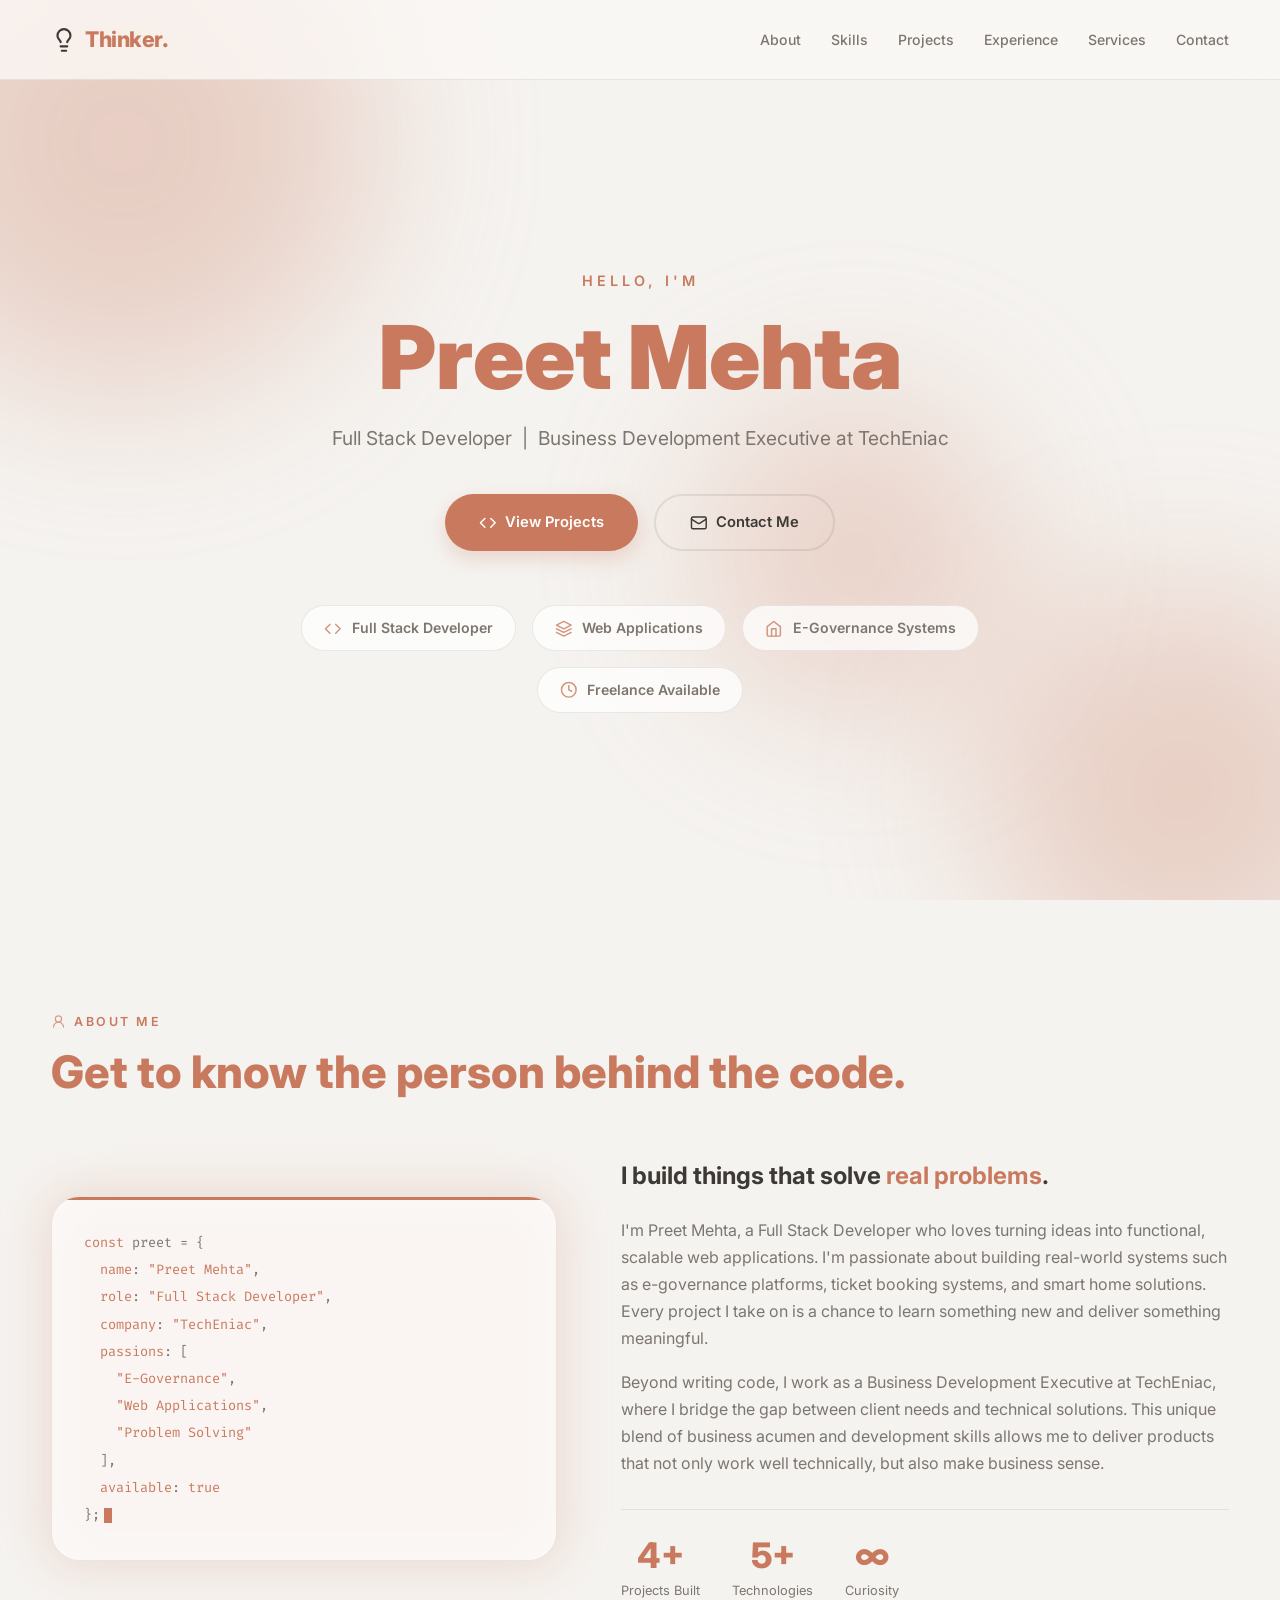
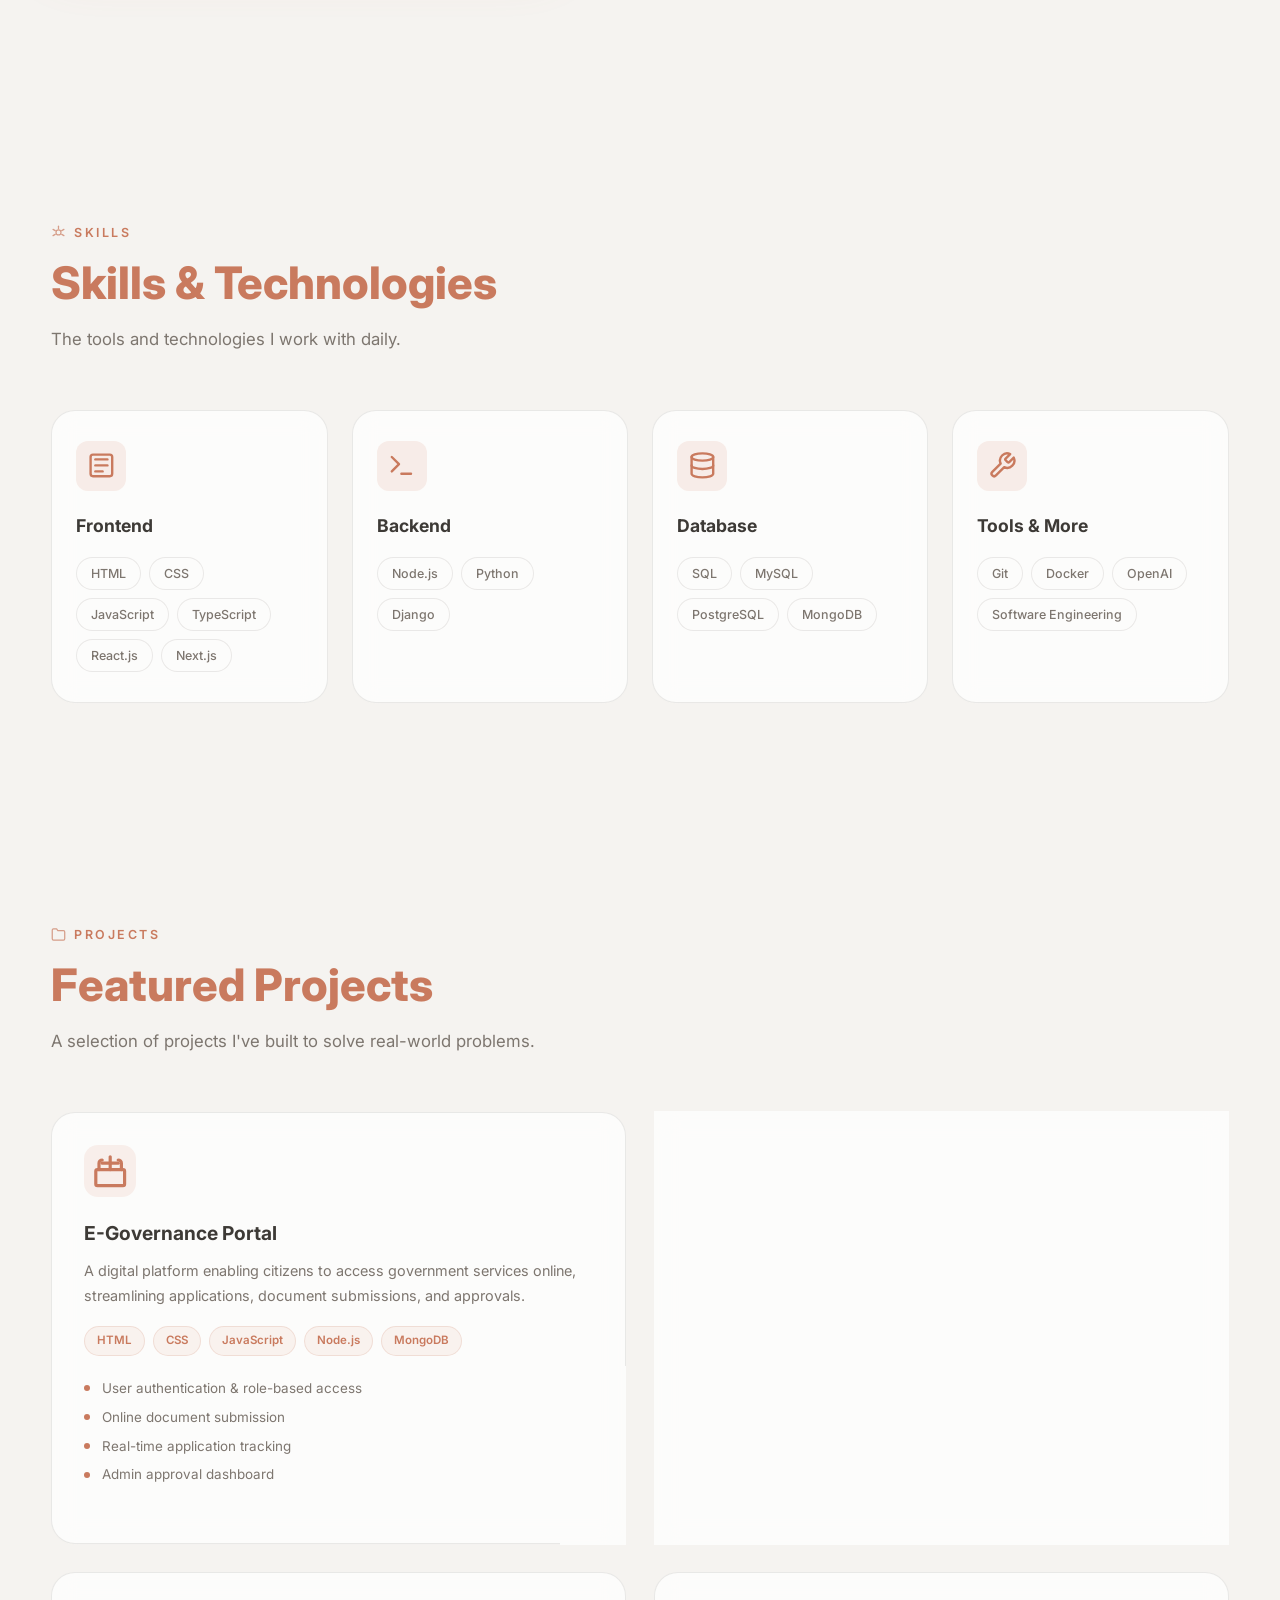
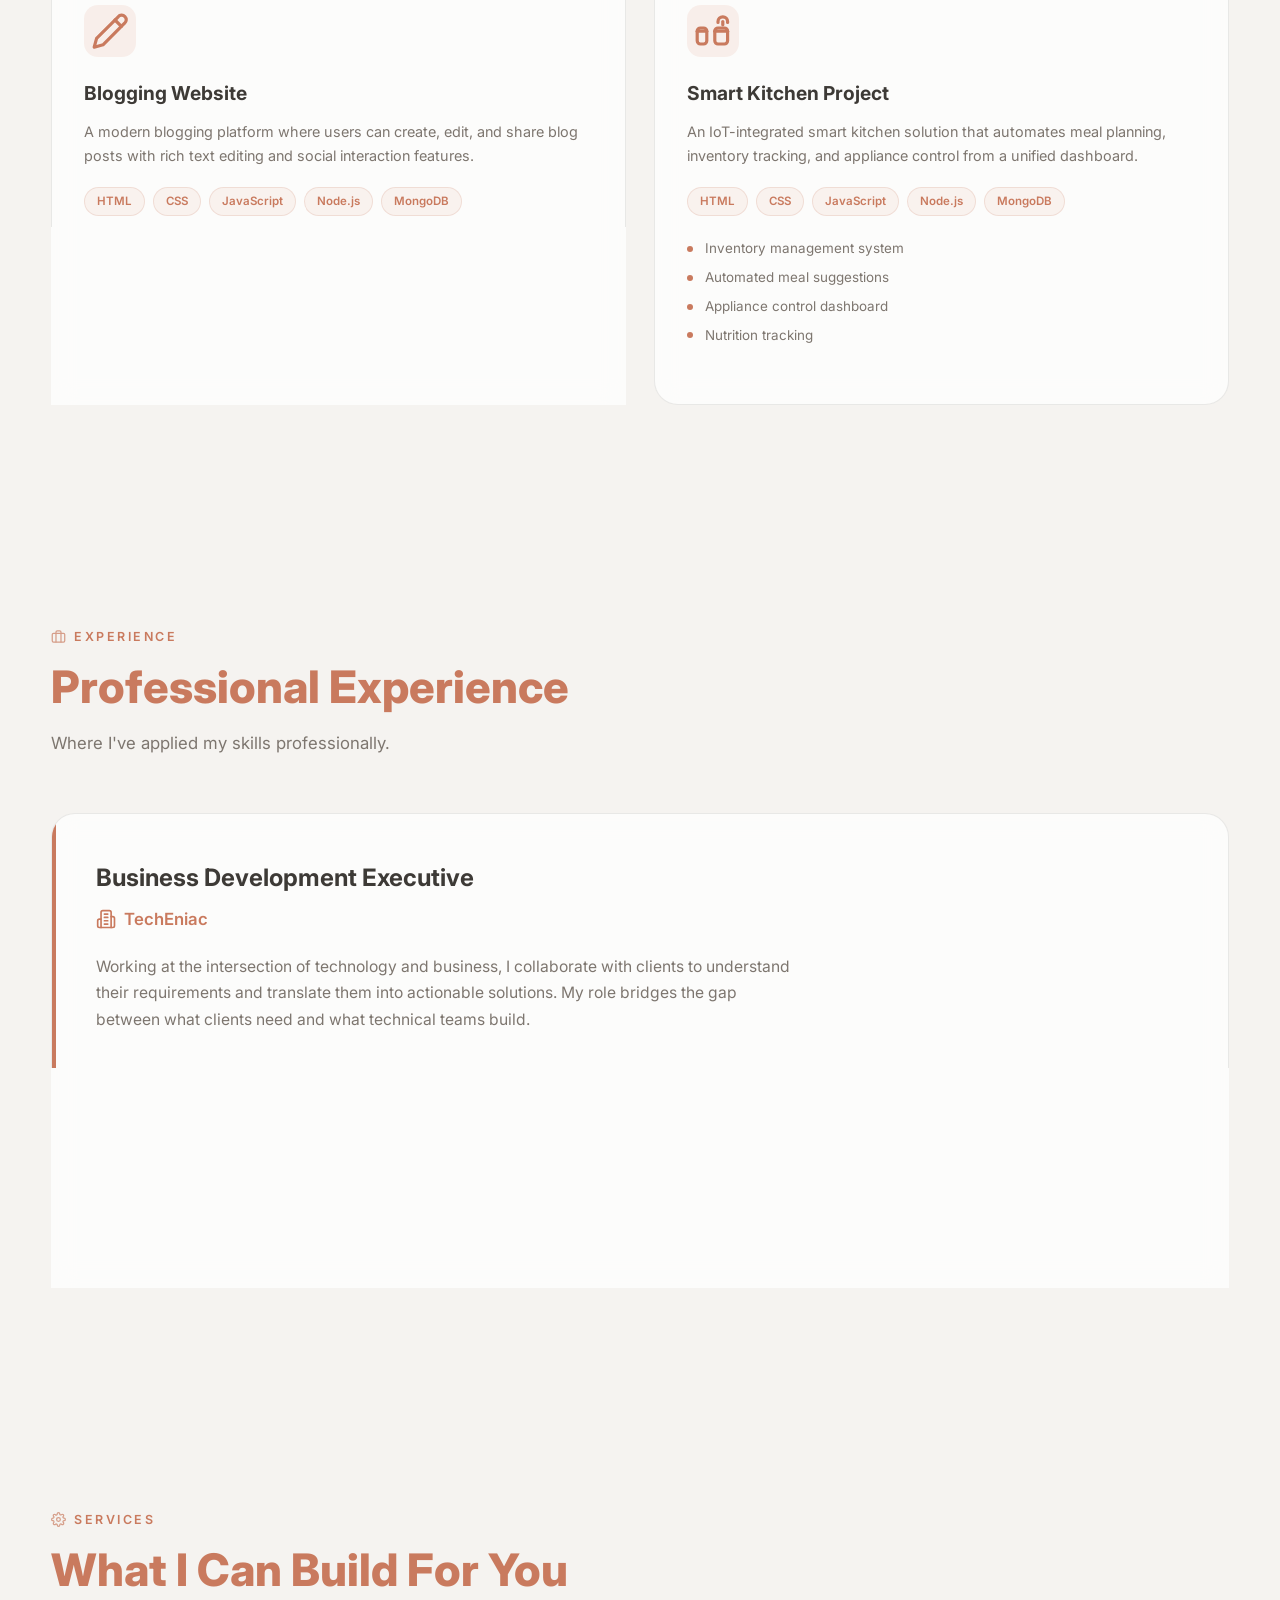
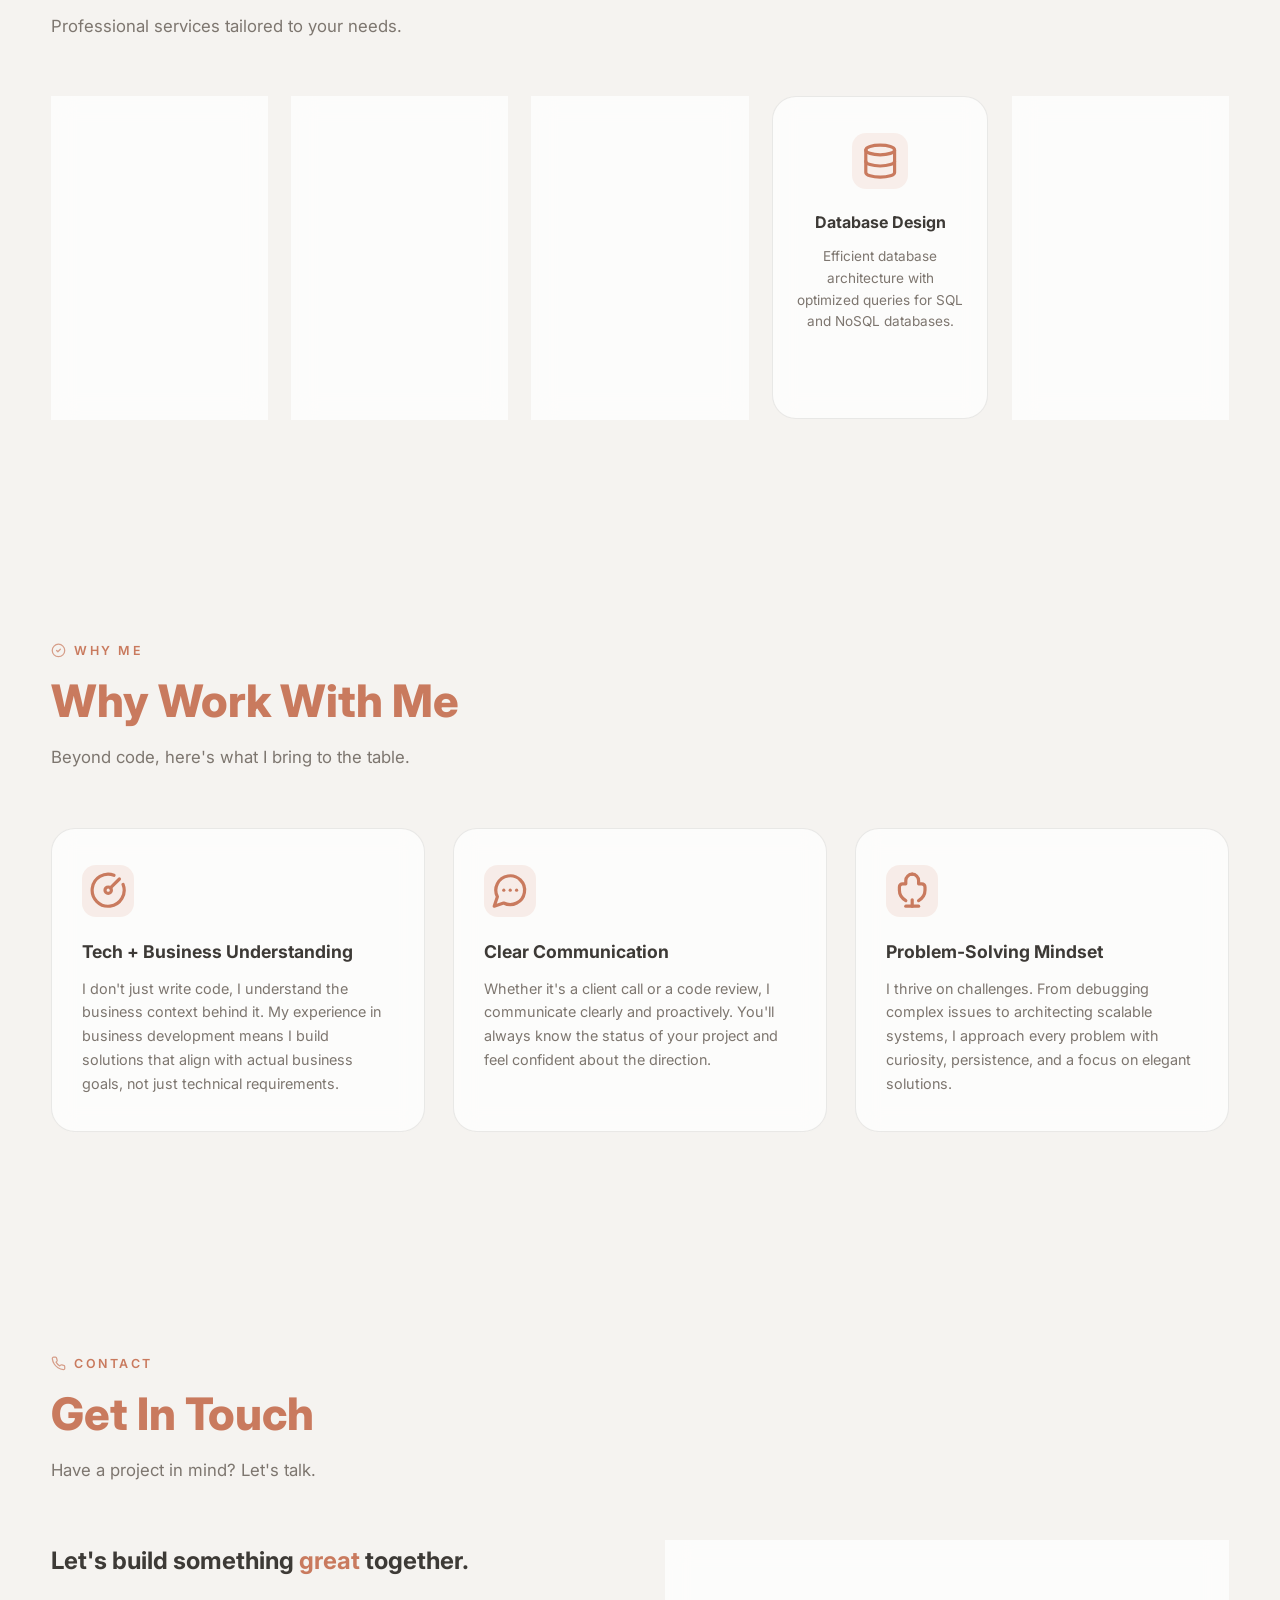
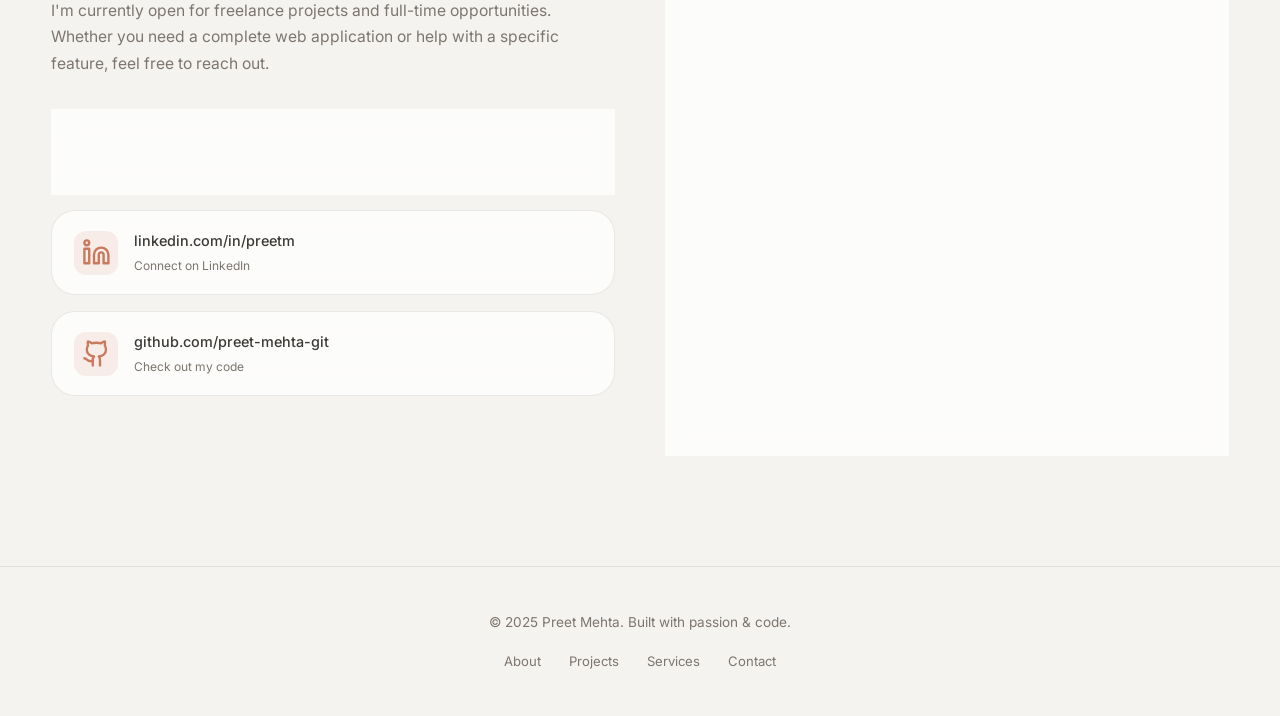
==== commit 46293840: "Updated portfolio" ====
--- a/index.html
+++ b/index.html
@@ -60,20 +60,22 @@
           Contact Me
         </a>
       </div>
-      <div class="ticker-wrapper">
-        <div class="ticker-track">
-          <span class="ticker-item">Full Stack Developer</span>
-          <span class="ticker-item">Building Real Projects</span>
-          <span class="ticker-item">Open for Freelance</span>
-          <span class="ticker-item">Problem Solver</span>
-          <span class="ticker-item">Web Applications</span>
-          <span class="ticker-item">E-Governance Systems</span>
-          <span class="ticker-item">Full Stack Developer</span>
-          <span class="ticker-item">Building Real Projects</span>
-          <span class="ticker-item">Open for Freelance</span>
-          <span class="ticker-item">Problem Solver</span>
-          <span class="ticker-item">Web Applications</span>
-          <span class="ticker-item">E-Governance Systems</span>
+      <div class="specialty-grid">
+        <div class="specialty-item">
+          <svg class="icon" viewBox="0 0 24 24"><path d="M16 18l6-6-6-6M8 6l-6 6 6 6"/></svg>
+          Full Stack Developer
+        </div>
+        <div class="specialty-item">
+          <svg class="icon" viewBox="0 0 24 24"><path d="M12 2L2 7l10 5 10-5-10-5zM2 17l10 5 10-5M2 12l10 5 10-5"/></svg>
+          Web Applications
+        </div>
+        <div class="specialty-item">
+          <svg class="icon" viewBox="0 0 24 24"><path d="M3 9l9-7 9 7v11a2 2 0 0 1-2 2H5a2 2 0 0 1-2-2z"/><polyline points="9 22 9 12 15 12 15 22"/></svg>
+          E-Governance Systems
+        </div>
+        <div class="specialty-item">
+          <svg class="icon" viewBox="0 0 24 24"><circle cx="12" cy="12" r="10"/><polyline points="12 6 12 12 16 14"/></svg>
+          Freelance Available
         </div>
       </div>
     </div>
--- a/style.css
+++ b/style.css
@@ -8,59 +8,62 @@
 /* ---------- Custom Properties ---------- */
 :root {
   /* Backgrounds */
-  --bg-primary:    #06060e;
-  --bg-secondary:  #0d0d1a;
-  --bg-card:       rgba(18, 18, 40, .65);
-  --bg-card-hover: rgba(28, 28, 56, .7);
-  --bg-glass:      rgba(255, 255, 255, .03);
+  --bg-primary: #f5f3f0;
+  --bg-secondary: #faf8f5;
+  --bg-card: rgba(255, 255, 255, 0.72);
+  --bg-card-hover: rgba(255, 255, 255, 0.9);
+  --bg-glass: rgba(255, 255, 255, 0.5);
 
   /* Text */
-  --text-primary:   #ececf4;
-  --text-secondary: #8e8ea8;
-  --text-muted:     #5c5c78;
+  --text-primary: #3d3a36;
+  --text-secondary: #7d766f;
+  --text-muted: #9e958d;
 
   /* Accent palette */
-  --accent-indigo: #6c63ff;
-  --accent-cyan:   #00d4aa;
-  --accent-pink:   #ff6b9d;
-  --accent-amber:  #ffb347;
-  --accent-blue:   #4f8bff;
+  --accent-indigo: #c97a5e;
+  --accent-cyan: #c97a5e;
+  --accent-pink: #c97a5e;
+  --accent-amber: #c97a5e;
+  --accent-blue: #c97a5e;
 
   /* Gradients */
-  --gradient-primary: linear-gradient(135deg, #6c63ff, #b44aff);
-  --gradient-secondary: linear-gradient(135deg, #00d4aa, #4f8bff);
-  --gradient-hero-bg: 
-    radial-gradient(ellipse 60% 50% at 20% 40%, rgba(108, 99, 255, .12) 0%, transparent 70%),
-    radial-gradient(ellipse 50% 40% at 75% 25%, rgba(0, 212, 170, .08) 0%, transparent 70%),
-    radial-gradient(ellipse 40% 50% at 50% 80%, rgba(255, 107, 157, .06) 0%, transparent 70%);
+  --gradient-primary: #c97a5e;
+  --gradient-secondary: #d4966b;
+  --gradient-hero-bg: none;
 
   /* Borders */
-  --border-subtle: rgba(255, 255, 255, .06);
-  --border-hover:  rgba(108, 99, 255, .3);
+  --border-subtle: rgba(61, 58, 54, 0.1);
+  --border-hover: #c97a5e;
 
   /* Shadows */
-  --shadow-card: 0 8px 32px rgba(0, 0, 0, .4);
-  --shadow-glow: 0 0 30px rgba(108, 99, 255, .2);
-  --shadow-btn:  0 4px 20px rgba(108, 99, 255, .35);
+  --shadow-card: 0 18px 40px rgba(61, 58, 54, 0.05);
+  --shadow-glow: none;
+  --shadow-btn: 0 8px 20px rgba(201, 122, 94, 0.25);
 
   /* Layout */
-  --radius-sm: 8px;
-  --radius-md: 14px;
-  --radius-lg: 22px;
-  --radius-full: 50px;
-  --nav-height: 70px;
-  --max-width:  1180px;
+  --radius-sm: 12px;
+  --radius-md: 24px;
+  --radius-lg: 28px;
+  --radius-full: 999px;
+  --nav-height: 80px;
+  --max-width: 1180px;
 
   /* Motion */
   --ease-out: cubic-bezier(.4, 0, .2, 1);
   --ease-spring: cubic-bezier(.34, 1.56, .64, 1);
   --dur-fast: .25s;
-  --dur-med:  .45s;
+  --dur-med: .45s;
   --dur-slow: .7s;
 }
 
 /* ---------- Reset ---------- */
-*, *::before, *::after { margin: 0; padding: 0; box-sizing: border-box; }
+*,
+*::before,
+*::after {
+  margin: 0;
+  padding: 0;
+  box-sizing: border-box;
+}
 
 html {
   scroll-behavior: smooth;
@@ -78,19 +81,64 @@
   overflow-x: hidden;
 }
 
-a { text-decoration: none; color: inherit; }
-ul { list-style: none; }
-img { max-width: 100%; display: block; }
-button { font-family: inherit; cursor: pointer; border: none; background: none; }
-svg.icon { width: 1.2em; height: 1.2em; stroke: currentColor; fill: none; stroke-width: 2; stroke-linecap: round; stroke-linejoin: round; vertical-align: middle; }
-svg.icon-lg { width: 1.8em; height: 1.8em; }
-svg.icon-xl { width: 2.4em; height: 2.4em; }
+a {
+  text-decoration: none;
+  color: inherit;
+}
+
+ul {
+  list-style: none;
+}
+
+img {
+  max-width: 100%;
+  display: block;
+}
+
+button {
+  font-family: inherit;
+  cursor: pointer;
+  border: none;
+  background: none;
+}
+
+svg.icon {
+  width: 1.2em;
+  height: 1.2em;
+  stroke: currentColor;
+  fill: none;
+  stroke-width: 2;
+  stroke-linecap: round;
+  stroke-linejoin: round;
+  vertical-align: middle;
+}
+
+svg.icon-lg {
+  width: 1.8em;
+  height: 1.8em;
+}
+
+svg.icon-xl {
+  width: 2.4em;
+  height: 2.4em;
+}
 
 /* ---------- Utility ---------- */
-.container { width: 92%; max-width: var(--max-width); margin: 0 auto; }
-.section { padding: 110px 0; position: relative; }
-
-.section-header { margin-bottom: 56px; }
+.container {
+  width: 92%;
+  max-width: var(--max-width);
+  margin: 0 auto;
+}
+
+.section {
+  padding: 110px 0;
+  position: relative;
+}
+
+.section-header {
+  margin-bottom: 56px;
+}
+
 .section-label {
   display: inline-flex;
   align-items: center;
@@ -102,7 +150,11 @@
   color: var(--accent-cyan);
   margin-bottom: 14px;
 }
-.section-label svg { opacity: .7; }
+
+.section-label svg {
+  opacity: .7;
+}
+
 .section-title {
   font-size: clamp(2rem, 4.5vw, 2.8rem);
   font-weight: 800;
@@ -113,12 +165,17 @@
   -webkit-text-fill-color: transparent;
   background-clip: text;
 }
+
 .section-subtitle {
   font-size: 1.05rem;
   color: var(--text-secondary);
   max-width: 560px;
 }
-.highlight { color: var(--accent-indigo); -webkit-text-fill-color: var(--accent-indigo); }
+
+.highlight {
+  color: var(--accent-indigo);
+  -webkit-text-fill-color: var(--accent-indigo);
+}
 
 /* Scroll-reveal */
 .reveal {
@@ -126,6 +183,7 @@
   transform: translateY(45px);
   transition: opacity var(--dur-slow) ease, transform var(--dur-slow) ease;
 }
+
 .reveal.active {
   opacity: 1;
   transform: translateY(0);
@@ -136,24 +194,29 @@
    ============================================ */
 .navbar {
   position: fixed;
-  top: 0; left: 0; width: 100%;
+  top: 0;
+  left: 0;
+  width: 100%;
   height: var(--nav-height);
   z-index: 1000;
-  background: rgba(6, 6, 14, .7);
+  background: rgba(250, 248, 245, 0.8);
   backdrop-filter: blur(20px) saturate(1.3);
   -webkit-backdrop-filter: blur(20px) saturate(1.3);
   border-bottom: 1px solid var(--border-subtle);
   transition: background var(--dur-fast) var(--ease-out);
 }
+
 .navbar.scrolled {
-  background: rgba(6, 6, 14, .92);
-}
+  background: rgba(250, 248, 245, 0.95);
+}
+
 .navbar .container {
   display: flex;
   align-items: center;
   justify-content: space-between;
   height: 100%;
 }
+
 .nav-logo {
   display: flex;
   align-items: center;
@@ -162,17 +225,20 @@
   font-weight: 800;
   letter-spacing: -.5px;
 }
+
 .nav-logo-text {
   background: var(--gradient-primary);
   -webkit-background-clip: text;
   -webkit-text-fill-color: transparent;
   background-clip: text;
 }
+
 .nav-logo-icon {
   stroke: url(#logo-grad);
   width: 1.6rem;
   height: 1.6rem;
 }
+
 .logo-dot {
   -webkit-text-fill-color: var(--accent-cyan);
 }
@@ -184,18 +250,34 @@
   display: inline-block;
   min-height: 1em;
 }
+
 .hero-greeting.typed,
 .hero-name .gradient-text.typed {
   border-right: none;
 }
+
 .hero-name .gradient-text {
   border-right-color: var(--accent-indigo);
 }
+
 @keyframes blinkCaret {
-  0%, 100% { border-color: transparent; }
-  50% { border-color: var(--accent-cyan); }
-}
-.nav-links { display: flex; gap: 30px; align-items: center; }
+
+  0%,
+  100% {
+    border-color: transparent;
+  }
+
+  50% {
+    border-color: var(--accent-cyan);
+  }
+}
+
+.nav-links {
+  display: flex;
+  gap: 30px;
+  align-items: center;
+}
+
 .nav-links a {
   font-size: .88rem;
   font-weight: 500;
@@ -204,22 +286,28 @@
   transition: color var(--dur-fast) var(--ease-out);
   padding: 4px 0;
 }
+
 .nav-links a::after {
   content: '';
   position: absolute;
-  bottom: -2px; left: 50%;
-  width: 0; height: 2px;
+  bottom: -2px;
+  left: 50%;
+  width: 0;
+  height: 2px;
   background: var(--gradient-primary);
   border-radius: 2px;
   transition: width var(--dur-fast) var(--ease-out), left var(--dur-fast) var(--ease-out);
 }
+
 .nav-links a:hover,
 .nav-links a.nav-active {
   color: var(--text-primary);
 }
+
 .nav-links a:hover::after,
 .nav-links a.nav-active::after {
-  width: 100%; left: 0;
+  width: 100%;
+  left: 0;
 }
 
 /* Hamburger */
@@ -230,17 +318,28 @@
   padding: 6px;
   z-index: 1001;
 }
+
 .hamburger span {
   display: block;
-  width: 24px; height: 2px;
+  width: 24px;
+  height: 2px;
   background: var(--text-primary);
   border-radius: 2px;
   transition: var(--dur-fast) var(--ease-out);
   transform-origin: center;
 }
-.hamburger.active span:nth-child(1) { transform: rotate(45deg) translate(5px, 5px); }
-.hamburger.active span:nth-child(2) { opacity: 0; }
-.hamburger.active span:nth-child(3) { transform: rotate(-45deg) translate(5px, -5px); }
+
+.hamburger.active span:nth-child(1) {
+  transform: rotate(45deg) translate(5px, 5px);
+}
+
+.hamburger.active span:nth-child(2) {
+  opacity: 0;
+}
+
+.hamburger.active span:nth-child(3) {
+  transform: rotate(-45deg) translate(5px, -5px);
+}
 
 /* ============================================
    HERO
@@ -255,6 +354,7 @@
   overflow: hidden;
   padding-top: var(--nav-height);
 }
+
 .hero::before {
   content: '';
   position: absolute;
@@ -270,38 +370,57 @@
   overflow: hidden;
   pointer-events: none;
 }
+
 .hero-orbs span {
   position: absolute;
   border-radius: 50%;
   filter: blur(90px);
   opacity: .30;
 }
+
 .hero-orbs span:nth-child(1) {
-  width: 500px; height: 500px;
+  width: 500px;
+  height: 500px;
   background: var(--accent-indigo);
-  top: -12%; left: -10%;
+  top: -12%;
+  left: -10%;
   animation: orbFloat 10s ease-in-out infinite alternate;
 }
+
 .hero-orbs span:nth-child(2) {
-  width: 400px; height: 400px;
+  width: 400px;
+  height: 400px;
   background: var(--accent-pink);
-  bottom: -10%; right: -8%;
+  bottom: -10%;
+  right: -8%;
   animation: orbFloat 12s ease-in-out infinite alternate-reverse;
 }
+
 .hero-orbs span:nth-child(3) {
-  width: 300px; height: 300px;
+  width: 300px;
+  height: 300px;
   background: var(--accent-cyan);
-  top: 45%; left: 55%;
+  top: 45%;
+  left: 55%;
   animation: orbFloat 8s ease-in-out infinite alternate;
   animation-delay: 3s;
 }
 
 @keyframes orbFloat {
-  0%   { transform: translate(0, 0) scale(1); }
-  100% { transform: translate(40px, -40px) scale(1.1); }
-}
-
-.hero-content { position: relative; z-index: 2; max-width: 800px; }
+  0% {
+    transform: translate(0, 0) scale(1);
+  }
+
+  100% {
+    transform: translate(40px, -40px) scale(1.1);
+  }
+}
+
+.hero-content {
+  position: relative;
+  z-index: 2;
+  max-width: 800px;
+}
 
 .hero-greeting {
   font-size: .9rem;
@@ -313,6 +432,7 @@
   opacity: 0;
   animation: heroFadeUp .8s var(--ease-out) forwards .2s;
 }
+
 .hero-name {
   font-size: clamp(3rem, 8vw, 5.5rem);
   font-weight: 900;
@@ -321,12 +441,14 @@
   opacity: 0;
   animation: heroFadeUp .8s var(--ease-out) forwards .4s;
 }
+
 .hero-name .gradient-text {
   background: var(--gradient-primary);
   -webkit-background-clip: text;
   -webkit-text-fill-color: transparent;
   background-clip: text;
 }
+
 .hero-role {
   font-size: clamp(.95rem, 2.2vw, 1.2rem);
   color: var(--text-secondary);
@@ -335,6 +457,7 @@
   opacity: 0;
   animation: heroFadeUp .8s var(--ease-out) forwards .6s;
 }
+
 .hero-buttons {
   display: flex;
   gap: 16px;
@@ -345,8 +468,15 @@
 }
 
 @keyframes heroFadeUp {
-  from { opacity: 0; transform: translateY(35px); }
-  to   { opacity: 1; transform: translateY(0); }
+  from {
+    opacity: 0;
+    transform: translateY(35px);
+  }
+
+  to {
+    opacity: 1;
+    transform: translateY(0);
+  }
 }
 
 /* Buttons */
@@ -359,90 +489,102 @@
   font-size: .92rem;
   font-weight: 600;
   transition: transform var(--dur-fast) var(--ease-spring),
-              box-shadow var(--dur-fast) var(--ease-out),
-              background var(--dur-fast) var(--ease-out),
-              border-color var(--dur-fast) var(--ease-out);
+    box-shadow var(--dur-fast) var(--ease-out),
+    background var(--dur-fast) var(--ease-out),
+    border-color var(--dur-fast) var(--ease-out);
   position: relative;
   overflow: hidden;
 }
+
 .btn-primary {
   background: var(--gradient-primary);
   color: #fff;
   box-shadow: var(--shadow-btn);
 }
+
 .btn-primary:hover {
   transform: translateY(-3px) scale(1.02);
-  box-shadow: 0 8px 35px rgba(108, 99, 255, .5);
-}
+  box-shadow: 0 8px 25px rgba(201, 122, 94, 0.25);
+}
+
 .btn-outline {
   background: transparent;
   color: var(--text-primary);
-  border: 2px solid rgba(255, 255, 255, .12);
-}
+  border: 2px solid var(--border-subtle);
+}
+
 .btn-outline:hover {
   border-color: var(--accent-indigo);
-  background: rgba(108, 99, 255, .08);
+  background: rgba(201, 122, 94, 0.08);
   transform: translateY(-3px);
 }
+
 .btn-sm {
   padding: 10px 22px;
   font-size: .84rem;
   border-radius: var(--radius-sm);
 }
 
-/* ---------- Ticker ---------- */
-.ticker-wrapper {
-  width: 100%;
-  overflow: hidden;
-  padding: 28px 0;
-  margin-top: 36px;
-  position: relative;
+/* ---------- Specialty Grid ---------- */
+.specialty-grid {
+  display: flex;
+  justify-content: center;
+  flex-wrap: wrap;
+  gap: 16px;
+  margin-top: 54px;
+}
+
+.specialty-item {
+  display: flex;
+  align-items: center;
+  gap: 10px;
+  padding: 10px 22px;
+  background: var(--bg-card);
+  backdrop-filter: blur(12px);
+  -webkit-backdrop-filter: blur(12px);
+  border: 1px solid var(--border-subtle);
+  border-radius: var(--radius-full);
+  font-size: 0.88rem;
+  font-weight: 600;
+  color: var(--text-secondary);
+  transition: all var(--dur-fast) var(--ease-spring);
+  cursor: default;
   opacity: 0;
-  animation: heroFadeUp .8s var(--ease-out) forwards 1s;
-}
-.ticker-wrapper::before,
-.ticker-wrapper::after {
-  content: '';
-  position: absolute;
-  top: 0; width: 140px; height: 100%;
-  z-index: 2;
-  pointer-events: none;
-}
-.ticker-wrapper::before {
-  left: 0;
-  background: linear-gradient(to right, var(--bg-primary), transparent);
-}
-.ticker-wrapper::after {
-  right: 0;
-  background: linear-gradient(to left, var(--bg-primary), transparent);
-}
-.ticker-track {
-  display: flex;
-  width: max-content;
-  animation: tickerScroll 28s linear infinite;
-}
-.ticker-item {
-  white-space: nowrap;
-  font-size: clamp(.88rem, 1.8vw, 1.05rem);
-  font-weight: 600;
-  color: var(--text-muted);
-  padding: 0 28px;
-  display: inline-flex;
-  align-items: center;
-  gap: 28px;
-}
-.ticker-item::after {
-  content: '';
-  width: 6px; height: 6px;
-  border-radius: 50%;
-  background: var(--accent-indigo);
-  display: inline-block;
-  flex-shrink: 0;
-}
-
-@keyframes tickerScroll {
-  0%   { transform: translateX(0); }
-  100% { transform: translateX(-50%); }
+  transform: translateY(20px);
+  animation: specialtyPop .6s var(--ease-spring) forwards;
+}
+
+.specialty-item:nth-child(1) { animation-delay: 1s; }
+.specialty-item:nth-child(2) { animation-delay: 1.15s; }
+.specialty-item:nth-child(3) { animation-delay: 1.3s; }
+.specialty-item:nth-child(4) { animation-delay: 1.45s; }
+
+.specialty-item:hover {
+  background: var(--bg-card-hover);
+  border-color: var(--accent-indigo);
+  color: var(--text-primary);
+  transform: translateY(-4px) scale(1.05);
+  box-shadow: 0 12px 30px rgba(201, 122, 94, 0.15);
+}
+
+.specialty-item svg {
+  color: var(--accent-indigo);
+  width: 1.1rem;
+  height: 1.1rem;
+  opacity: 0.8;
+  transition: transform var(--dur-fast) var(--ease-spring);
+}
+
+.specialty-item:hover svg {
+  transform: rotate(15deg) scale(1.1);
+  opacity: 1;
+}
+
+@keyframes specialtyPop {
+  to {
+    opacity: 1;
+    transform: translateY(0);
+  }
 }
 
 /* ============================================
@@ -454,9 +596,11 @@
   gap: 64px;
   align-items: center;
 }
+
 .about-visual {
   position: relative;
 }
+
 .about-code-block {
   background: var(--bg-card);
   backdrop-filter: blur(12px);
@@ -470,18 +614,37 @@
   position: relative;
   overflow: hidden;
 }
+
 .about-code-block::before {
   content: '';
   position: absolute;
-  top: 0; left: 0;
-  width: 100%; height: 3px;
+  top: 0;
+  left: 0;
+  width: 100%;
+  height: 3px;
   background: var(--gradient-primary);
 }
-.about-code-block .code-line { display: block; }
-.about-code-block .code-keyword { color: var(--accent-indigo); }
-.about-code-block .code-string { color: var(--accent-cyan); }
-.about-code-block .code-prop { color: var(--accent-pink); }
-.about-code-block .code-comment { color: var(--text-muted); font-style: italic; }
+
+.about-code-block .code-line {
+  display: block;
+}
+
+.about-code-block .code-keyword {
+  color: var(--accent-indigo);
+}
+
+.about-code-block .code-string {
+  color: var(--accent-cyan);
+}
+
+.about-code-block .code-prop {
+  color: var(--accent-pink);
+}
+
+.about-code-block .code-comment {
+  color: var(--text-muted);
+  font-style: italic;
+}
 
 .about-visual::after {
   content: '';
@@ -500,11 +663,13 @@
   margin-bottom: 20px;
   color: var(--text-primary);
 }
+
 .about-text p {
   color: var(--text-secondary);
   margin-bottom: 16px;
   font-size: 1rem;
 }
+
 .about-stats {
   display: flex;
   gap: 32px;
@@ -512,7 +677,11 @@
   padding-top: 28px;
   border-top: 1px solid var(--border-subtle);
 }
-.stat-item { text-align: center; }
+
+.stat-item {
+  text-align: center;
+}
+
 .stat-number {
   font-size: 2.2rem;
   font-weight: 800;
@@ -522,6 +691,7 @@
   background-clip: text;
   line-height: 1;
 }
+
 .stat-label {
   font-size: .8rem;
   color: var(--text-secondary);
@@ -536,6 +706,7 @@
   grid-template-columns: repeat(4, 1fr);
   gap: 24px;
 }
+
 .skill-card {
   background: var(--bg-card);
   backdrop-filter: blur(12px);
@@ -543,48 +714,84 @@
   border-radius: var(--radius-md);
   padding: 30px 24px;
   transition: transform var(--dur-fast) var(--ease-spring),
-              box-shadow var(--dur-med) var(--ease-out),
-              border-color var(--dur-fast) var(--ease-out),
-              background var(--dur-fast) var(--ease-out);
+    box-shadow var(--dur-med) var(--ease-out),
+    border-color var(--dur-fast) var(--ease-out),
+    background var(--dur-fast) var(--ease-out);
   position: relative;
   overflow: hidden;
 }
+
 .skill-card::before {
   content: '';
   position: absolute;
-  top: 0; left: 0;
-  width: 100%; height: 3px;
+  top: 0;
+  left: 0;
+  width: 100%;
+  height: 3px;
   background: var(--gradient-primary);
   transform: scaleX(0);
   transform-origin: left;
   transition: transform var(--dur-med) var(--ease-out);
 }
-.skill-card:hover::before { transform: scaleX(1); }
+
+.skill-card:hover::before {
+  transform: scaleX(1);
+}
+
 .skill-card:hover {
   background: var(--bg-card-hover);
   transform: translateY(-8px);
   box-shadow: var(--shadow-card);
   border-color: var(--border-hover);
 }
+
 .skill-card-icon {
-  width: 50px; height: 50px;
+  width: 50px;
+  height: 50px;
   border-radius: 12px;
-  display: flex; align-items: center; justify-content: center;
+  display: flex;
+  align-items: center;
+  justify-content: center;
   margin-bottom: 20px;
   transition: transform var(--dur-fast) var(--ease-spring);
 }
-.skill-card:hover .skill-card-icon { transform: scale(1.1); }
-.skill-card-icon.frontend { background: rgba(108, 99, 255, .12); color: var(--accent-indigo); }
-.skill-card-icon.backend  { background: rgba(0, 212, 170, .12);  color: var(--accent-cyan); }
-.skill-card-icon.database { background: rgba(255, 107, 157, .12); color: var(--accent-pink); }
-.skill-card-icon.tools    { background: rgba(255, 179, 71, .12);  color: var(--accent-amber); }
+
+.skill-card:hover .skill-card-icon {
+  transform: scale(1.1);
+}
+
+.skill-card-icon.frontend {
+  background: rgba(201, 122, 94, 0.12);
+  color: var(--accent-indigo);
+}
+
+.skill-card-icon.backend {
+  background: rgba(201, 122, 94, 0.12);
+  color: var(--accent-cyan);
+}
+
+.skill-card-icon.database {
+  background: rgba(201, 122, 94, 0.12);
+  color: var(--accent-pink);
+}
+
+.skill-card-icon.tools {
+  background: rgba(201, 122, 94, 0.12);
+  color: var(--accent-amber);
+}
 
 .skill-card h3 {
   font-size: 1.1rem;
   font-weight: 700;
   margin-bottom: 16px;
 }
-.skill-tags { display: flex; flex-wrap: wrap; gap: 8px; }
+
+.skill-tags {
+  display: flex;
+  flex-wrap: wrap;
+  gap: 8px;
+}
+
 .skill-tag {
   padding: 5px 14px;
   border-radius: var(--radius-full);
@@ -595,6 +802,7 @@
   color: var(--text-secondary);
   transition: all var(--dur-fast) var(--ease-out);
 }
+
 .skill-card:hover .skill-tag {
   border-color: var(--border-hover);
   color: var(--text-primary);
@@ -608,6 +816,7 @@
   grid-template-columns: repeat(2, 1fr);
   gap: 28px;
 }
+
 .project-card {
   background: var(--bg-card);
   backdrop-filter: blur(12px);
@@ -615,50 +824,71 @@
   border-radius: var(--radius-md);
   padding: 32px;
   transition: transform var(--dur-med) var(--ease-out),
-              box-shadow var(--dur-med) var(--ease-out),
-              border-color var(--dur-fast) var(--ease-out);
+    box-shadow var(--dur-med) var(--ease-out),
+    border-color var(--dur-fast) var(--ease-out);
   display: flex;
   flex-direction: column;
   position: relative;
   overflow: hidden;
 }
+
 .project-card::before {
   content: '';
   position: absolute;
-  top: 0; left: 0; right: 0;
+  top: 0;
+  left: 0;
+  right: 0;
   height: 2px;
   background: var(--gradient-primary);
   opacity: 0;
   transition: opacity var(--dur-fast) var(--ease-out);
 }
-.project-card:hover::before { opacity: 1; }
+
+.project-card:hover::before {
+  opacity: 1;
+}
+
 .project-card:hover {
   transform: translateY(-8px);
   box-shadow: var(--shadow-glow);
   border-color: var(--border-hover);
 }
+
 .project-card-header {
   display: flex;
   align-items: center;
   justify-content: space-between;
   margin-bottom: 20px;
 }
+
 .project-card-icon {
-  width: 52px; height: 52px;
+  width: 52px;
+  height: 52px;
   border-radius: 14px;
-  display: flex; align-items: center; justify-content: center;
-  background: rgba(108, 99, 255, .1);
+  display: flex;
+  align-items: center;
+  justify-content: center;
+  background: rgba(201, 122, 94, 0.1);
   color: var(--accent-indigo);
 }
-.project-ext-links { display: flex; gap: 10px; }
+
+.project-ext-links {
+  display: flex;
+  gap: 10px;
+}
+
 .project-ext-links a {
-  width: 36px; height: 36px;
-  display: flex; align-items: center; justify-content: center;
+  width: 36px;
+  height: 36px;
+  display: flex;
+  align-items: center;
+  justify-content: center;
   border-radius: 8px;
   background: rgba(255, 255, 255, .04);
   color: var(--text-secondary);
   transition: all var(--dur-fast) var(--ease-out);
 }
+
 .project-ext-links a:hover {
   background: var(--accent-indigo);
   color: #fff;
@@ -670,44 +900,58 @@
   font-weight: 700;
   margin-bottom: 10px;
 }
-.project-card > p {
+
+.project-card>p {
   color: var(--text-secondary);
   font-size: .9rem;
   margin-bottom: 18px;
   flex: 1;
 }
+
 .project-stack {
   display: flex;
   flex-wrap: wrap;
   gap: 8px;
   margin-bottom: 18px;
 }
+
 .project-stack span {
   padding: 4px 12px;
   border-radius: var(--radius-full);
   font-size: .72rem;
   font-weight: 600;
-  background: rgba(108, 99, 255, .08);
+  background: rgba(201, 122, 94, 0.08);
   color: var(--accent-indigo);
-  border: 1px solid rgba(108, 99, 255, .18);
-}
-.project-features { margin-bottom: 22px; }
+  border: 1px solid rgba(201, 122, 94, 0.18);
+}
+
+.project-features {
+  margin-bottom: 22px;
+}
+
 .project-features li {
   font-size: .84rem;
   color: var(--text-secondary);
   padding: 3px 0 3px 18px;
   position: relative;
 }
+
 .project-features li::before {
   content: '';
   position: absolute;
-  left: 0; top: 50%;
-  width: 6px; height: 6px;
+  left: 0;
+  top: 50%;
+  width: 6px;
+  height: 6px;
   border-radius: 50%;
   background: var(--accent-cyan);
   transform: translateY(-50%);
 }
-.project-card-actions { display: flex; gap: 12px; }
+
+.project-card-actions {
+  display: flex;
+  gap: 12px;
+}
 
 /* ============================================
    EXPERIENCE
@@ -721,19 +965,24 @@
   position: relative;
   overflow: hidden;
 }
+
 .experience-card::before {
   content: '';
   position: absolute;
-  left: 0; top: 0;
-  width: 4px; height: 100%;
+  left: 0;
+  top: 0;
+  width: 4px;
+  height: 100%;
   background: var(--gradient-primary);
   border-radius: 0 4px 4px 0;
 }
+
 .experience-role {
   font-size: 1.5rem;
   font-weight: 700;
   margin-bottom: 6px;
 }
+
 .experience-company {
   display: inline-flex;
   align-items: center;
@@ -743,23 +992,28 @@
   font-weight: 600;
   margin-bottom: 20px;
 }
+
 .experience-desc {
   color: var(--text-secondary);
   font-size: .98rem;
   margin-bottom: 24px;
   max-width: 700px;
 }
+
 .experience-highlights li {
   font-size: .92rem;
   color: var(--text-secondary);
   padding: 6px 0 6px 22px;
   position: relative;
 }
+
 .experience-highlights li::before {
   content: '';
   position: absolute;
-  left: 0; top: 50%;
-  width: 8px; height: 8px;
+  left: 0;
+  top: 50%;
+  width: 8px;
+  height: 8px;
   border-radius: 50%;
   border: 2px solid var(--accent-cyan);
   transform: translateY(-50%);
@@ -773,6 +1027,7 @@
   grid-template-columns: repeat(auto-fit, minmax(200px, 1fr));
   gap: 24px;
 }
+
 .service-card {
   background: var(--bg-card);
   backdrop-filter: blur(12px);
@@ -781,11 +1036,12 @@
   padding: 36px 24px;
   text-align: center;
   transition: transform var(--dur-fast) var(--ease-spring),
-              box-shadow var(--dur-med) var(--ease-out),
-              border-color var(--dur-fast) var(--ease-out);
+    box-shadow var(--dur-med) var(--ease-out),
+    border-color var(--dur-fast) var(--ease-out);
   position: relative;
   overflow: hidden;
 }
+
 .service-card::after {
   content: '';
   position: absolute;
@@ -795,28 +1051,45 @@
   transition: opacity var(--dur-med) var(--ease-out);
   z-index: 0;
 }
-.service-card:hover::after { opacity: .06; }
+
+.service-card:hover::after {
+  opacity: .06;
+}
+
 .service-card:hover {
   transform: translateY(-8px);
   box-shadow: var(--shadow-card);
   border-color: var(--border-hover);
 }
-.service-card > * { position: relative; z-index: 1; }
+
+.service-card>* {
+  position: relative;
+  z-index: 1;
+}
+
 .service-icon {
-  width: 56px; height: 56px;
+  width: 56px;
+  height: 56px;
   margin: 0 auto 20px;
-  display: flex; align-items: center; justify-content: center;
+  display: flex;
+  align-items: center;
+  justify-content: center;
   border-radius: 14px;
-  background: rgba(108, 99, 255, .1);
+  background: rgba(201, 122, 94, 0.1);
   color: var(--accent-indigo);
   transition: transform var(--dur-fast) var(--ease-spring);
 }
-.service-card:hover .service-icon { transform: scale(1.12) rotate(5deg); }
+
+.service-card:hover .service-icon {
+  transform: scale(1.12) rotate(5deg);
+}
+
 .service-card h3 {
   font-size: 1rem;
   font-weight: 700;
   margin-bottom: 10px;
 }
+
 .service-card p {
   font-size: .85rem;
   color: var(--text-secondary);
@@ -831,6 +1104,7 @@
   grid-template-columns: repeat(3, 1fr);
   gap: 28px;
 }
+
 .why-card {
   background: var(--bg-card);
   backdrop-filter: blur(12px);
@@ -838,30 +1112,52 @@
   border-radius: var(--radius-md);
   padding: 36px 30px;
   transition: transform var(--dur-fast) var(--ease-spring),
-              box-shadow var(--dur-med) var(--ease-out),
-              border-color var(--dur-fast) var(--ease-out);
-}
+    box-shadow var(--dur-med) var(--ease-out),
+    border-color var(--dur-fast) var(--ease-out);
+}
+
 .why-card:hover {
   transform: translateY(-6px);
   box-shadow: var(--shadow-card);
-  border-color: rgba(0, 212, 170, .25);
-}
+  border-color: rgba(201, 122, 94, 0.25);
+}
+
 .why-card-icon {
-  width: 52px; height: 52px;
+  width: 52px;
+  height: 52px;
   border-radius: 14px;
-  display: flex; align-items: center; justify-content: center;
+  display: flex;
+  align-items: center;
+  justify-content: center;
   margin-bottom: 20px;
   transition: transform var(--dur-fast) var(--ease-spring);
 }
-.why-card:hover .why-card-icon { transform: scale(1.1); }
-.why-card:nth-child(1) .why-card-icon { background: rgba(108, 99, 255, .12); color: var(--accent-indigo); }
-.why-card:nth-child(2) .why-card-icon { background: rgba(0, 212, 170, .12);  color: var(--accent-cyan); }
-.why-card:nth-child(3) .why-card-icon { background: rgba(255, 107, 157, .12); color: var(--accent-pink); }
+
+.why-card:hover .why-card-icon {
+  transform: scale(1.1);
+}
+
+.why-card:nth-child(1) .why-card-icon {
+  background: rgba(201, 122, 94, 0.12);
+  color: var(--accent-indigo);
+}
+
+.why-card:nth-child(2) .why-card-icon {
+  background: rgba(201, 122, 94, 0.12);
+  color: var(--accent-cyan);
+}
+
+.why-card:nth-child(3) .why-card-icon {
+  background: rgba(201, 122, 94, 0.12);
+  color: var(--accent-pink);
+}
+
 .why-card h3 {
   font-size: 1.1rem;
   font-weight: 700;
   margin-bottom: 10px;
 }
+
 .why-card p {
   font-size: .9rem;
   color: var(--text-secondary);
@@ -877,17 +1173,25 @@
   gap: 50px;
   align-items: start;
 }
+
 .contact-info h3 {
   font-size: 1.5rem;
   font-weight: 700;
   margin-bottom: 16px;
 }
-.contact-info > p {
+
+.contact-info>p {
   color: var(--text-secondary);
   font-size: .98rem;
   margin-bottom: 32px;
 }
-.contact-links { display: flex; flex-direction: column; gap: 16px; }
+
+.contact-links {
+  display: flex;
+  flex-direction: column;
+  gap: 16px;
+}
+
 .contact-link-item {
   display: flex;
   align-items: center;
@@ -899,25 +1203,43 @@
   border-radius: var(--radius-md);
   transition: all var(--dur-fast) var(--ease-out);
 }
+
 .contact-link-item:hover {
   border-color: var(--accent-indigo);
   background: var(--bg-card-hover);
   transform: translateX(8px);
 }
+
 .contact-link-icon {
-  width: 44px; height: 44px;
-  display: flex; align-items: center; justify-content: center;
+  width: 44px;
+  height: 44px;
+  display: flex;
+  align-items: center;
+  justify-content: center;
   border-radius: 12px;
   flex-shrink: 0;
 }
-.contact-link-icon.email    { background: rgba(255, 107, 157, .12); color: var(--accent-pink); }
-.contact-link-icon.linkedin { background: rgba(79, 139, 255, .12);  color: var(--accent-blue); }
-.contact-link-icon.github   { background: rgba(108, 99, 255, .12);  color: var(--accent-indigo); }
+
+.contact-link-icon.email {
+  background: rgba(201, 122, 94, 0.12);
+  color: var(--accent-pink);
+}
+
+.contact-link-icon.linkedin {
+  background: rgba(201, 122, 94, 0.12);
+  color: var(--accent-blue);
+}
+
+.contact-link-icon.github {
+  background: rgba(201, 122, 94, 0.12);
+  color: var(--accent-indigo);
+}
 
 .contact-link-text {
   font-size: .9rem;
   font-weight: 500;
 }
+
 .contact-link-text span {
   display: block;
   font-size: .75rem;
@@ -934,7 +1256,11 @@
   border-radius: var(--radius-md);
   padding: 38px;
 }
-.form-group { margin-bottom: 22px; }
+
+.form-group {
+  margin-bottom: 22px;
+}
+
 .form-group label {
   display: block;
   font-size: .82rem;
@@ -942,6 +1268,7 @@
   margin-bottom: 8px;
   color: var(--text-secondary);
 }
+
 .form-group input,
 .form-group textarea {
   width: 100%;
@@ -953,16 +1280,25 @@
   font-family: inherit;
   font-size: .92rem;
   transition: border-color var(--dur-fast) var(--ease-out),
-              box-shadow var(--dur-fast) var(--ease-out);
+    box-shadow var(--dur-fast) var(--ease-out);
   outline: none;
 }
+
 .form-group input:focus,
 .form-group textarea:focus {
   border-color: var(--accent-indigo);
-  box-shadow: 0 0 0 3px rgba(108, 99, 255, .12);
-}
-.form-group textarea { min-height: 130px; resize: vertical; }
-.contact-form .btn { width: 100%; justify-content: center; }
+  box-shadow: 0 0 0 3px rgba(201, 122, 94, 0.12);
+}
+
+.form-group textarea {
+  min-height: 130px;
+  resize: vertical;
+}
+
+.contact-form .btn {
+  width: 100%;
+  justify-content: center;
+}
 
 .form-success {
   display: none;
@@ -972,7 +1308,10 @@
   font-weight: 600;
   font-size: .95rem;
 }
-.form-success.show { display: block; }
+
+.form-success.show {
+  display: block;
+}
 
 /* ============================================
    FOOTER
@@ -982,48 +1321,60 @@
   padding: 44px 0;
   text-align: center;
 }
+
 .footer p {
   color: var(--text-secondary);
   font-size: .85rem;
 }
+
 .footer-links {
   display: flex;
   justify-content: center;
   gap: 28px;
   margin-top: 16px;
 }
+
 .footer-links a {
   color: var(--text-secondary);
   font-size: .82rem;
   transition: color var(--dur-fast) var(--ease-out);
 }
-.footer-links a:hover { color: var(--accent-indigo); }
+
+.footer-links a:hover {
+  color: var(--accent-indigo);
+}
 
 /* ============================================
    SCROLL-TO-TOP
    ============================================ */
 .scroll-top {
   position: fixed;
-  bottom: 28px; right: 28px;
-  width: 46px; height: 46px;
+  bottom: 28px;
+  right: 28px;
+  width: 46px;
+  height: 46px;
   border-radius: 50%;
   background: var(--gradient-primary);
   color: #fff;
-  display: flex; align-items: center; justify-content: center;
+  display: flex;
+  align-items: center;
+  justify-content: center;
   box-shadow: var(--shadow-glow);
   opacity: 0;
   pointer-events: none;
   transform: translateY(20px);
   transition: opacity var(--dur-fast) var(--ease-out),
-              transform var(--dur-fast) var(--ease-spring);
+    transform var(--dur-fast) var(--ease-spring);
   z-index: 999;
   border: none;
 }
+
 .scroll-top.visible {
   opacity: 1;
   pointer-events: auto;
   transform: translateY(0);
 }
+
 .scroll-top:hover {
   transform: translateY(-3px) scale(1.05);
 }
@@ -1032,15 +1383,33 @@
    RESPONSIVE
    ============================================ */
 @media (max-width: 1024px) {
-  .skills-grid { grid-template-columns: repeat(2, 1fr); }
-  .about-grid { grid-template-columns: 1fr; gap: 40px; }
-  .about-visual { max-width: 420px; margin: 0 auto; }
-  .contact-grid { grid-template-columns: 1fr; }
-  .why-grid { grid-template-columns: 1fr; }
+  .skills-grid {
+    grid-template-columns: repeat(2, 1fr);
+  }
+
+  .about-grid {
+    grid-template-columns: 1fr;
+    gap: 40px;
+  }
+
+  .about-visual {
+    max-width: 420px;
+    margin: 0 auto;
+  }
+
+  .contact-grid {
+    grid-template-columns: 1fr;
+  }
+
+  .why-grid {
+    grid-template-columns: 1fr;
+  }
 }
 
 @media (max-width: 768px) {
-  .section { padding: 80px 0; }
+  .section {
+    padding: 80px 0;
+  }
 
   .nav-links {
     position: fixed;
@@ -1055,22 +1424,60 @@
     transition: right var(--dur-fast) var(--ease-out);
     border-left: 1px solid var(--border-subtle);
   }
-  .nav-links.open { right: 0; }
-  .hamburger { display: flex; }
-
-  .hero-name { font-size: clamp(2.2rem, 10vw, 3.2rem); }
-  .hero-buttons { flex-direction: column; align-items: center; }
-
-  .projects-grid { grid-template-columns: 1fr; }
-  .skills-grid { grid-template-columns: 1fr 1fr; }
-  .services-grid { grid-template-columns: 1fr 1fr; }
-  .about-stats { gap: 20px; }
+
+  .nav-links.open {
+    right: 0;
+  }
+
+  .hamburger {
+    display: flex;
+  }
+
+  .hero-name {
+    font-size: clamp(2.2rem, 10vw, 3.2rem);
+  }
+
+  .hero-buttons {
+    flex-direction: column;
+    align-items: center;
+  }
+
+  .projects-grid {
+    grid-template-columns: 1fr;
+  }
+
+  .skills-grid {
+    grid-template-columns: 1fr 1fr;
+  }
+
+  .services-grid {
+    grid-template-columns: 1fr 1fr;
+  }
+
+  .about-stats {
+    gap: 20px;
+  }
 }
 
 @media (max-width: 480px) {
-  .skills-grid { grid-template-columns: 1fr; }
-  .services-grid { grid-template-columns: 1fr; }
-  .about-stats { flex-direction: column; gap: 16px; }
-  .experience-card { padding: 28px 22px; }
-  .contact-form { padding: 24px 20px; }
-}
+  .skills-grid {
+    grid-template-columns: 1fr;
+  }
+
+  .services-grid {
+    grid-template-columns: 1fr;
+  }
+
+  .about-stats {
+    flex-direction: column;
+    gap: 16px;
+  }
+
+  .experience-card {
+    padding: 28px 22px;
+  }
+
+  .contact-form {
+    padding: 24px 20px;
+  }
+}
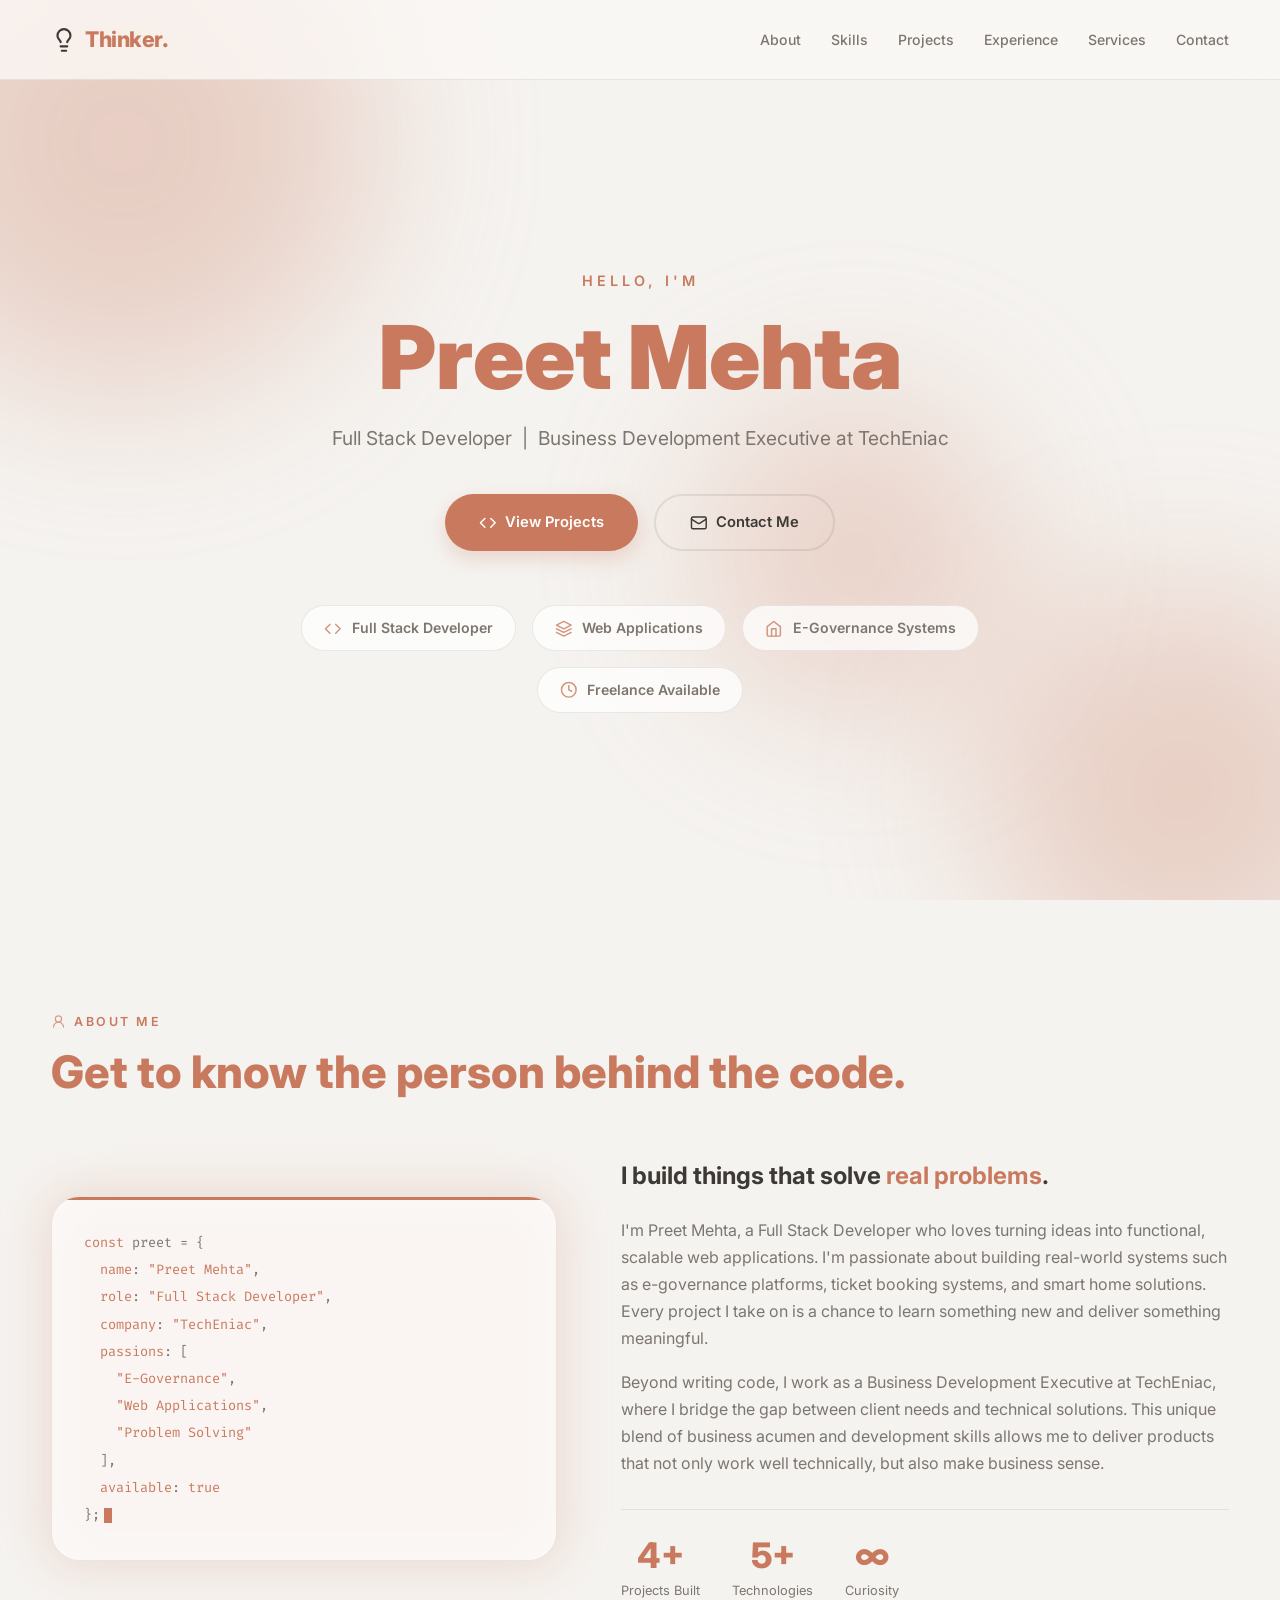
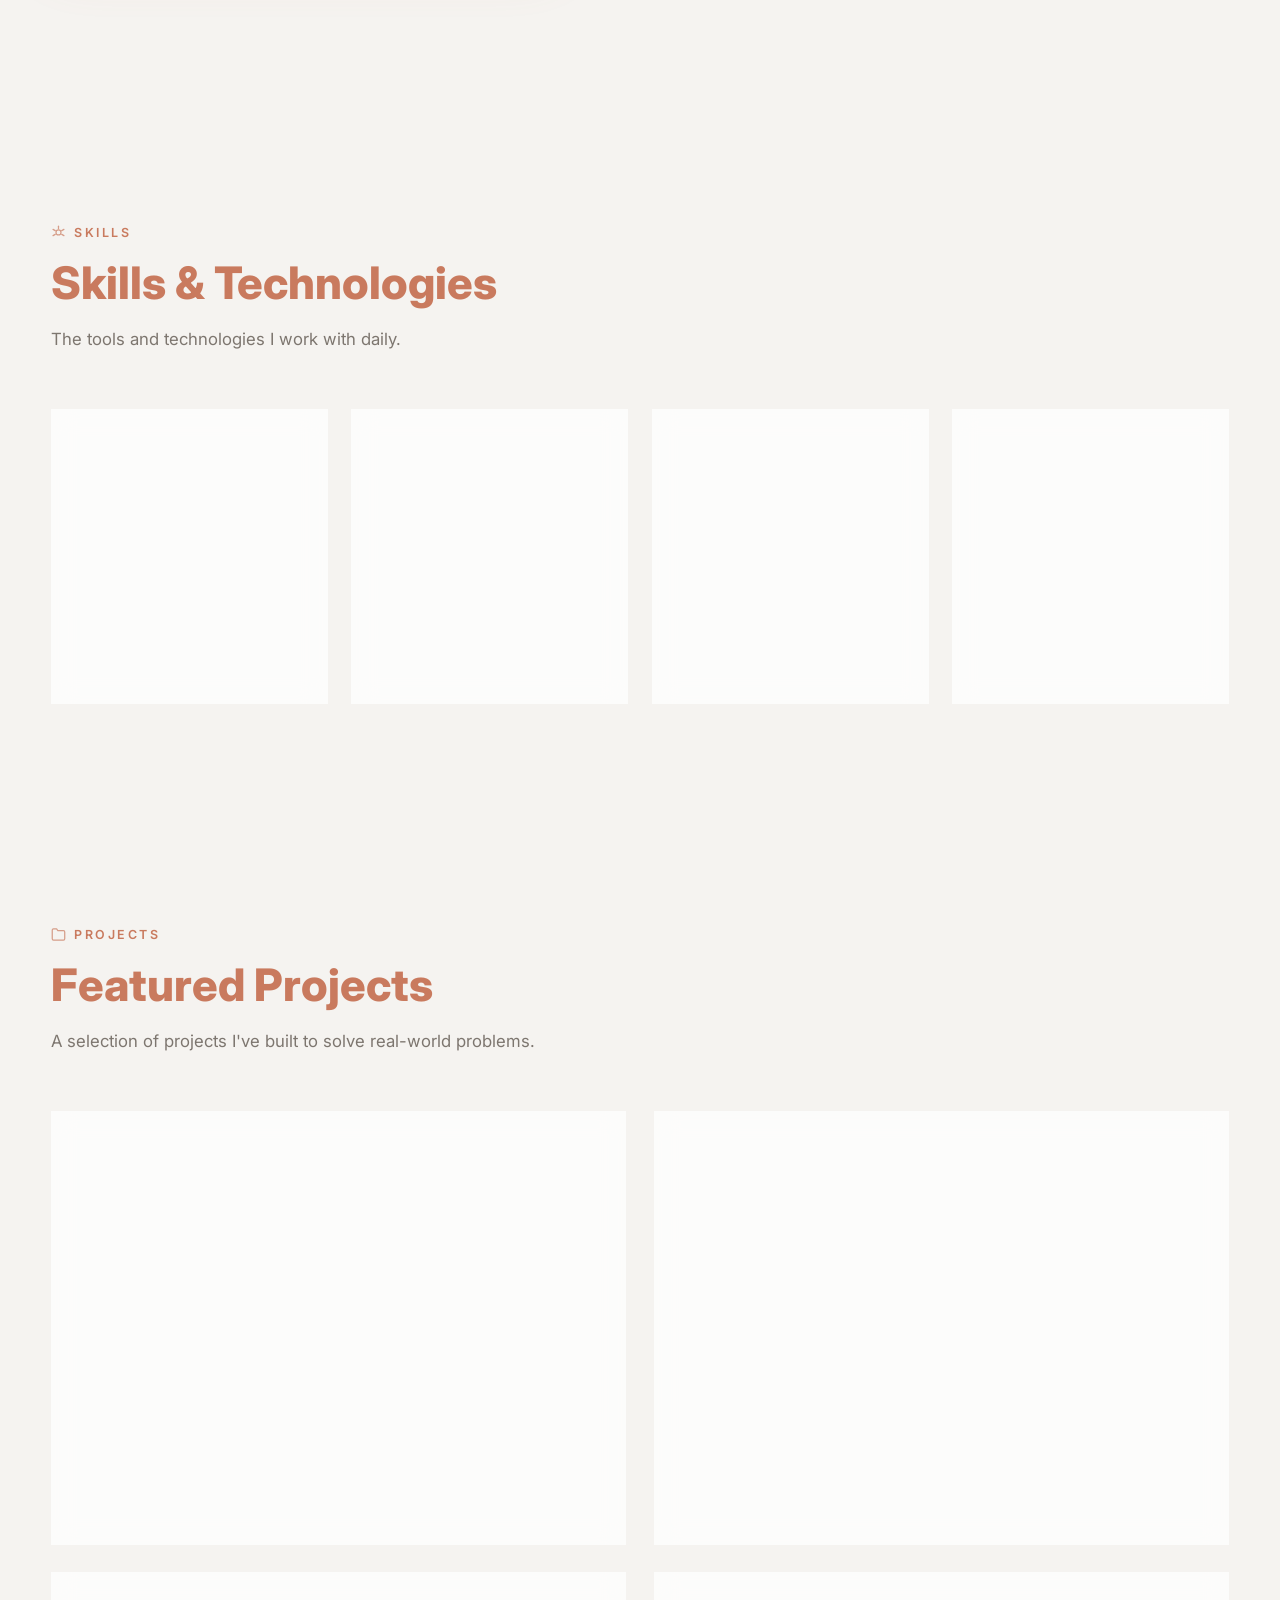
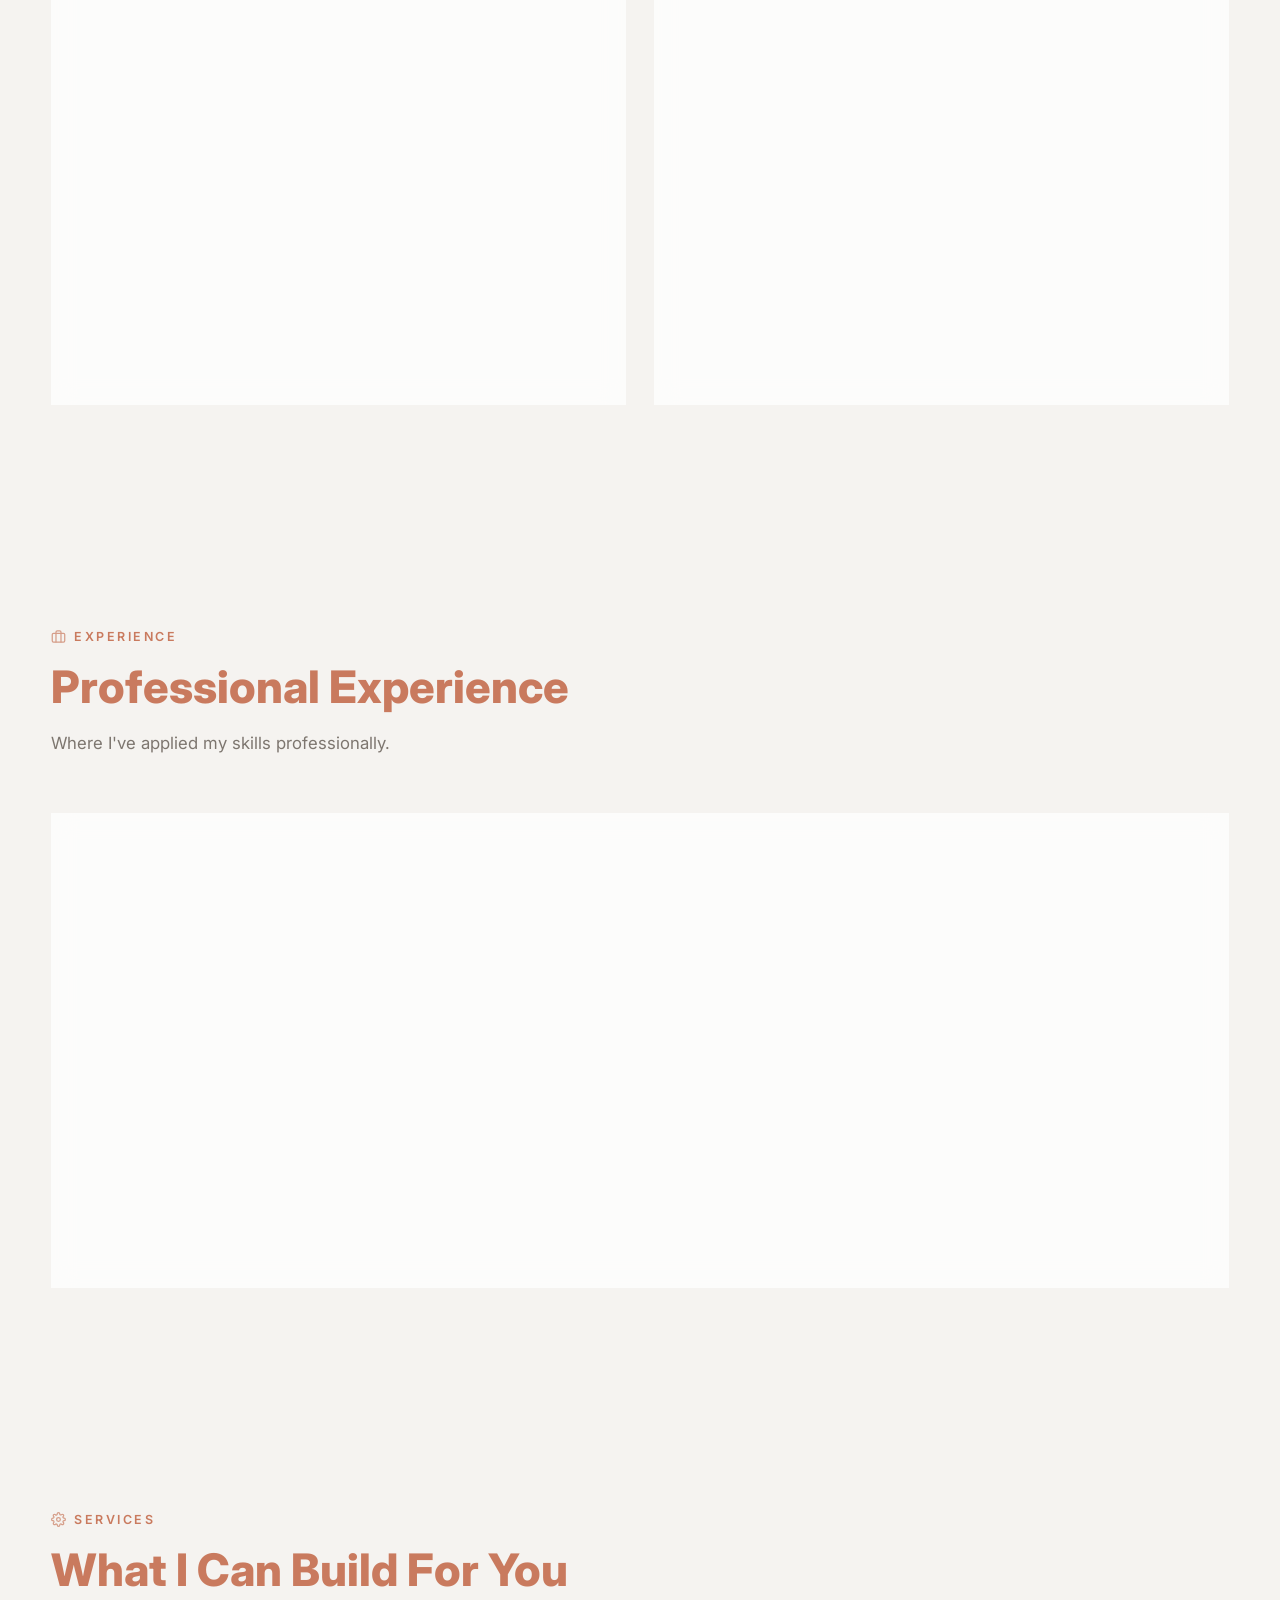
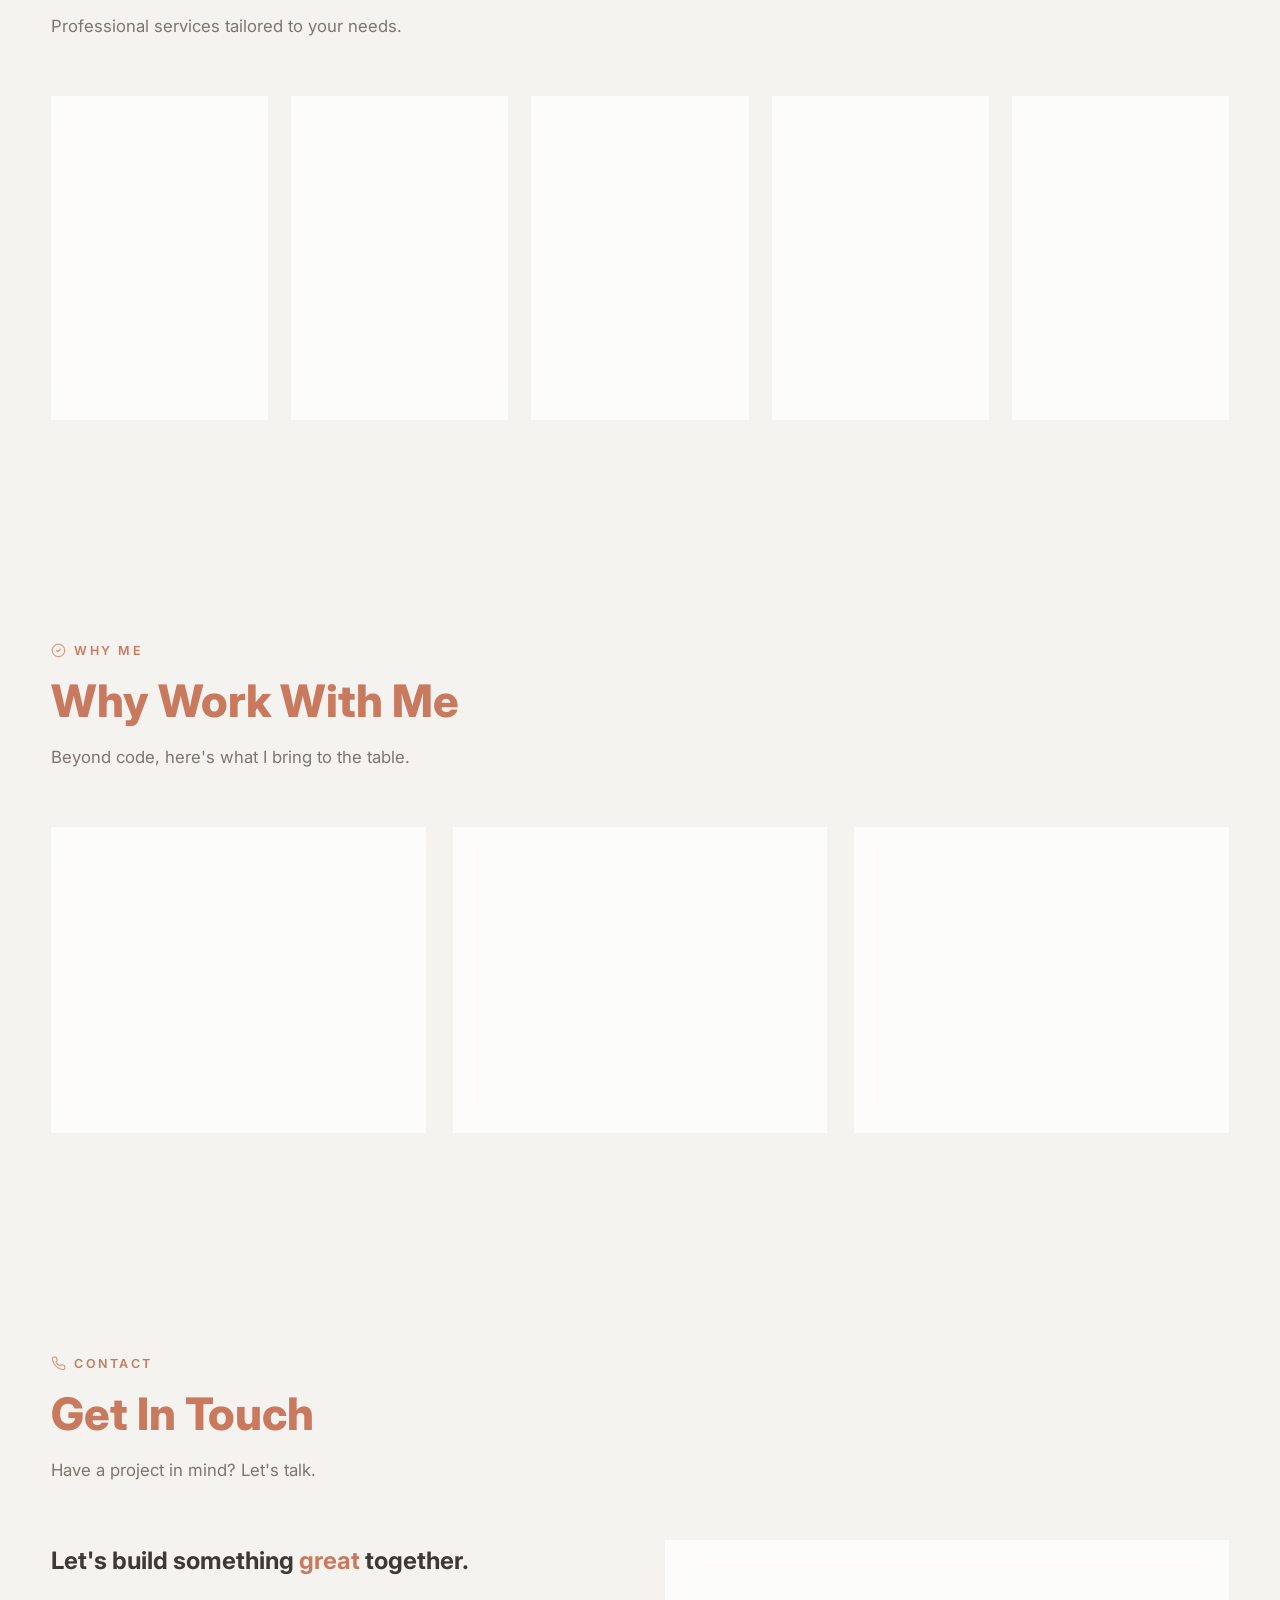
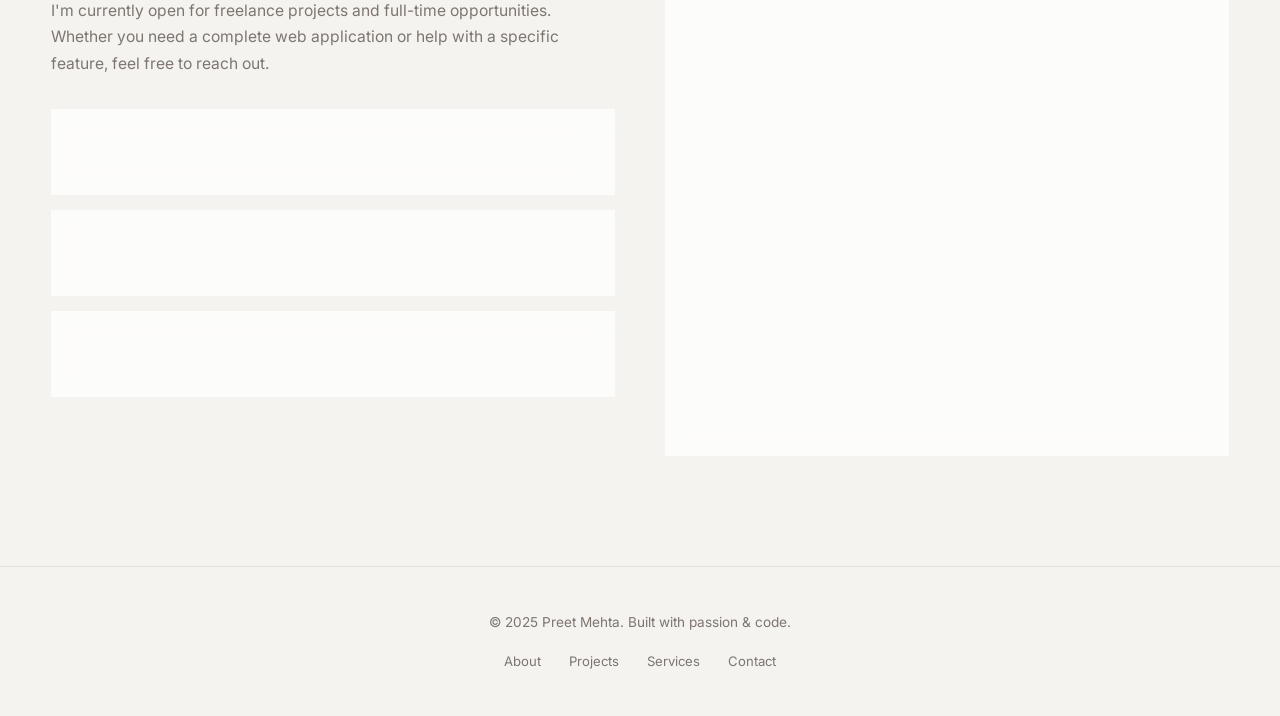
==== commit 0848f199: "Update in form submission success message" ====
--- a/index.html
+++ b/index.html
@@ -1,27 +1,34 @@
 <!DOCTYPE html>
 <html lang="en">
+
 <head>
   <meta charset="UTF-8">
   <meta name="viewport" content="width=device-width, initial-scale=1.0">
-  <meta name="description" content="Preet Mehta, Full Stack Developer and Business Development Executive. Building real-world web applications, e-governance platforms, and scalable digital solutions.">
+  <meta name="description"
+    content="Preet Mehta, Full Stack Developer and Business Development Executive. Building real-world web applications, e-governance platforms, and scalable digital solutions.">
   <meta name="keywords" content="Preet Mehta, Full Stack Developer, Portfolio, Web Developer, Freelance Developer">
   <title>Preet Mehta | Full Stack Developer</title>
   <link rel="stylesheet" href="style.css">
 </head>
+
 <body>
 
   <!-- ==================== NAVBAR ==================== -->
   <nav class="navbar" id="navbar">
     <div class="container">
       <a href="#" class="nav-logo">
-        <svg class="icon nav-logo-icon" viewBox="0 0 24 24" fill="none" stroke="url(#logo-grad)" stroke-width="2.5" stroke-linecap="round" stroke-linejoin="round">
+        <svg class="icon nav-logo-icon" viewBox="0 0 24 24" fill="none" stroke="url(#logo-grad)" stroke-width="2.5"
+          stroke-linecap="round" stroke-linejoin="round">
           <defs>
             <linearGradient id="logo-grad" x1="0%" y1="0%" x2="100%" y2="100%">
               <stop offset="0%" stop-color="#6c63ff" />
               <stop offset="100%" stop-color="#00d4aa" />
             </linearGradient>
           </defs>
-          <path d="M15 14c.2-1 .7-1.7 1.5-2.5 1-.9 1.5-2.2 1.5-3.5A6 6 0 0 0 6 8c0 1 .2 2.2 1.5 3.5.7.9 1.2 1.5 1.5 2.5"/><path d="M9 18h6"/><path d="M10 22h4"/>
+          <path
+            d="M15 14c.2-1 .7-1.7 1.5-2.5 1-.9 1.5-2.2 1.5-3.5A6 6 0 0 0 6 8c0 1 .2 2.2 1.5 3.5.7.9 1.2 1.5 1.5 2.5" />
+          <path d="M9 18h6" />
+          <path d="M10 22h4" />
         </svg>
         <span class="nav-logo-text">Thinker<span class="logo-dot">.</span></span>
       </a>
@@ -52,29 +59,45 @@
       <p class="hero-role">Full Stack Developer &nbsp;|&nbsp; Business Development Executive at TechEniac</p>
       <div class="hero-buttons">
         <a href="#projects" class="btn btn-primary">
-          <svg class="icon" viewBox="0 0 24 24"><polyline points="16 18 22 12 16 6"/><polyline points="8 6 2 12 8 18"/></svg>
+          <svg class="icon" viewBox="0 0 24 24">
+            <polyline points="16 18 22 12 16 6" />
+            <polyline points="8 6 2 12 8 18" />
+          </svg>
           View Projects
         </a>
         <a href="#contact" class="btn btn-outline">
-          <svg class="icon" viewBox="0 0 24 24"><rect width="20" height="16" x="2" y="4" rx="2"/><path d="m22 7-8.97 5.7a1.94 1.94 0 0 1-2.06 0L2 7"/></svg>
+          <svg class="icon" viewBox="0 0 24 24">
+            <rect width="20" height="16" x="2" y="4" rx="2" />
+            <path d="m22 7-8.97 5.7a1.94 1.94 0 0 1-2.06 0L2 7" />
+          </svg>
           Contact Me
         </a>
       </div>
       <div class="specialty-grid">
         <div class="specialty-item">
-          <svg class="icon" viewBox="0 0 24 24"><path d="M16 18l6-6-6-6M8 6l-6 6 6 6"/></svg>
+          <svg class="icon" viewBox="0 0 24 24">
+            <path d="M16 18l6-6-6-6M8 6l-6 6 6 6" />
+          </svg>
           Full Stack Developer
         </div>
         <div class="specialty-item">
-          <svg class="icon" viewBox="0 0 24 24"><path d="M12 2L2 7l10 5 10-5-10-5zM2 17l10 5 10-5M2 12l10 5 10-5"/></svg>
+          <svg class="icon" viewBox="0 0 24 24">
+            <path d="M12 2L2 7l10 5 10-5-10-5zM2 17l10 5 10-5M2 12l10 5 10-5" />
+          </svg>
           Web Applications
         </div>
         <div class="specialty-item">
-          <svg class="icon" viewBox="0 0 24 24"><path d="M3 9l9-7 9 7v11a2 2 0 0 1-2 2H5a2 2 0 0 1-2-2z"/><polyline points="9 22 9 12 15 12 15 22"/></svg>
+          <svg class="icon" viewBox="0 0 24 24">
+            <path d="M3 9l9-7 9 7v11a2 2 0 0 1-2 2H5a2 2 0 0 1-2-2z" />
+            <polyline points="9 22 9 12 15 12 15 22" />
+          </svg>
           E-Governance Systems
         </div>
         <div class="specialty-item">
-          <svg class="icon" viewBox="0 0 24 24"><circle cx="12" cy="12" r="10"/><polyline points="12 6 12 12 16 14"/></svg>
+          <svg class="icon" viewBox="0 0 24 24">
+            <circle cx="12" cy="12" r="10" />
+            <polyline points="12 6 12 12 16 14" />
+          </svg>
           Freelance Available
         </div>
       </div>
@@ -86,7 +109,10 @@
     <div class="container">
       <div class="section-header reveal">
         <p class="section-label">
-          <svg class="icon" viewBox="0 0 24 24"><circle cx="12" cy="8" r="5"/><path d="M20 21a8 8 0 0 0-16 0"/></svg>
+          <svg class="icon" viewBox="0 0 24 24">
+            <circle cx="12" cy="8" r="5" />
+            <path d="M20 21a8 8 0 0 0-16 0" />
+          </svg>
           About Me
         </p>
         <h2 class="section-title">Get to know the person behind the code.</h2>
@@ -95,15 +121,19 @@
         <div class="about-visual">
           <div class="about-code-block">
             <span class="code-line"><span class="code-keyword">const</span> preet = {</span>
-            <span class="code-line">&nbsp;&nbsp;<span class="code-prop">name</span>: <span class="code-string">"Preet Mehta"</span>,</span>
-            <span class="code-line">&nbsp;&nbsp;<span class="code-prop">role</span>: <span class="code-string">"Full Stack Developer"</span>,</span>
-            <span class="code-line">&nbsp;&nbsp;<span class="code-prop">company</span>: <span class="code-string">"TechEniac"</span>,</span>
+            <span class="code-line">&nbsp;&nbsp;<span class="code-prop">name</span>: <span class="code-string">"Preet
+                Mehta"</span>,</span>
+            <span class="code-line">&nbsp;&nbsp;<span class="code-prop">role</span>: <span class="code-string">"Full
+                Stack Developer"</span>,</span>
+            <span class="code-line">&nbsp;&nbsp;<span class="code-prop">company</span>: <span
+                class="code-string">"TechEniac"</span>,</span>
             <span class="code-line">&nbsp;&nbsp;<span class="code-prop">passions</span>: [</span>
             <span class="code-line">&nbsp;&nbsp;&nbsp;&nbsp;<span class="code-string">"E-Governance"</span>,</span>
             <span class="code-line">&nbsp;&nbsp;&nbsp;&nbsp;<span class="code-string">"Web Applications"</span>,</span>
             <span class="code-line">&nbsp;&nbsp;&nbsp;&nbsp;<span class="code-string">"Problem Solving"</span></span>
             <span class="code-line">&nbsp;&nbsp;],</span>
-            <span class="code-line">&nbsp;&nbsp;<span class="code-prop">available</span>: <span class="code-keyword">true</span></span>
+            <span class="code-line">&nbsp;&nbsp;<span class="code-prop">available</span>: <span
+                class="code-keyword">true</span></span>
             <span class="code-line">};</span>
           </div>
         </div>
@@ -145,7 +175,14 @@
     <div class="container">
       <div class="section-header reveal">
         <p class="section-label">
-          <svg class="icon" viewBox="0 0 24 24"><path d="M12 2v4"/><path d="m6.8 15-3.5 2"/><path d="m20.7 7-3.5 2"/><path d="M6.8 9 3.3 7"/><path d="m20.7 17-3.5-2"/><circle cx="12" cy="12" r="4"/></svg>
+          <svg class="icon" viewBox="0 0 24 24">
+            <path d="M12 2v4" />
+            <path d="m6.8 15-3.5 2" />
+            <path d="m20.7 7-3.5 2" />
+            <path d="M6.8 9 3.3 7" />
+            <path d="m20.7 17-3.5-2" />
+            <circle cx="12" cy="12" r="4" />
+          </svg>
           Skills
         </p>
         <h2 class="section-title">Skills & Technologies</h2>
@@ -155,7 +192,13 @@
         <!-- Frontend -->
         <div class="skill-card">
           <div class="skill-card-icon frontend">
-            <svg class="icon-lg" viewBox="0 0 24 24" fill="none" stroke="currentColor" stroke-width="2" stroke-linecap="round" stroke-linejoin="round"><rect width="18" height="18" x="3" y="3" rx="2"/><path d="M7 7h10"/><path d="M7 12h10"/><path d="M7 17h6"/></svg>
+            <svg class="icon-lg" viewBox="0 0 24 24" fill="none" stroke="currentColor" stroke-width="2"
+              stroke-linecap="round" stroke-linejoin="round">
+              <rect width="18" height="18" x="3" y="3" rx="2" />
+              <path d="M7 7h10" />
+              <path d="M7 12h10" />
+              <path d="M7 17h6" />
+            </svg>
           </div>
           <h3>Frontend</h3>
           <div class="skill-tags">
@@ -170,7 +213,11 @@
         <!-- Backend -->
         <div class="skill-card">
           <div class="skill-card-icon backend">
-            <svg class="icon-lg" viewBox="0 0 24 24" fill="none" stroke="currentColor" stroke-width="2" stroke-linecap="round" stroke-linejoin="round"><polyline points="4 17 10 11 4 5"/><line x1="12" x2="20" y1="19" y2="19"/></svg>
+            <svg class="icon-lg" viewBox="0 0 24 24" fill="none" stroke="currentColor" stroke-width="2"
+              stroke-linecap="round" stroke-linejoin="round">
+              <polyline points="4 17 10 11 4 5" />
+              <line x1="12" x2="20" y1="19" y2="19" />
+            </svg>
           </div>
           <h3>Backend</h3>
           <div class="skill-tags">
@@ -182,7 +229,12 @@
         <!-- Database -->
         <div class="skill-card">
           <div class="skill-card-icon database">
-            <svg class="icon-lg" viewBox="0 0 24 24" fill="none" stroke="currentColor" stroke-width="2" stroke-linecap="round" stroke-linejoin="round"><ellipse cx="12" cy="5" rx="9" ry="3"/><path d="M3 5v14a9 3 0 0 0 18 0V5"/><path d="M3 12a9 3 0 0 0 18 0"/></svg>
+            <svg class="icon-lg" viewBox="0 0 24 24" fill="none" stroke="currentColor" stroke-width="2"
+              stroke-linecap="round" stroke-linejoin="round">
+              <ellipse cx="12" cy="5" rx="9" ry="3" />
+              <path d="M3 5v14a9 3 0 0 0 18 0V5" />
+              <path d="M3 12a9 3 0 0 0 18 0" />
+            </svg>
           </div>
           <h3>Database</h3>
           <div class="skill-tags">
@@ -195,7 +247,11 @@
         <!-- Tools & More -->
         <div class="skill-card">
           <div class="skill-card-icon tools">
-            <svg class="icon-lg" viewBox="0 0 24 24" fill="none" stroke="currentColor" stroke-width="2" stroke-linecap="round" stroke-linejoin="round"><path d="M14.7 6.3a1 1 0 0 0 0 1.4l1.6 1.6a1 1 0 0 0 1.4 0l3.77-3.77a6 6 0 0 1-7.94 7.94l-6.91 6.91a2.12 2.12 0 0 1-3-3l6.91-6.91a6 6 0 0 1 7.94-7.94l-3.76 3.76z"/></svg>
+            <svg class="icon-lg" viewBox="0 0 24 24" fill="none" stroke="currentColor" stroke-width="2"
+              stroke-linecap="round" stroke-linejoin="round">
+              <path
+                d="M14.7 6.3a1 1 0 0 0 0 1.4l1.6 1.6a1 1 0 0 0 1.4 0l3.77-3.77a6 6 0 0 1-7.94 7.94l-6.91 6.91a2.12 2.12 0 0 1-3-3l6.91-6.91a6 6 0 0 1 7.94-7.94l-3.76 3.76z" />
+            </svg>
           </div>
           <h3>Tools & More</h3>
           <div class="skill-tags">
@@ -214,7 +270,9 @@
     <div class="container">
       <div class="section-header reveal">
         <p class="section-label">
-          <svg class="icon" viewBox="0 0 24 24"><path d="M22 19a2 2 0 0 1-2 2H4a2 2 0 0 1-2-2V5a2 2 0 0 1 2-2h5l2 3h9a2 2 0 0 1 2 2z"/></svg>
+          <svg class="icon" viewBox="0 0 24 24">
+            <path d="M22 19a2 2 0 0 1-2 2H4a2 2 0 0 1-2-2V5a2 2 0 0 1 2-2h5l2 3h9a2 2 0 0 1 2 2z" />
+          </svg>
           Projects
         </p>
         <h2 class="section-title">Featured Projects</h2>
@@ -226,11 +284,19 @@
         <div class="project-card reveal">
           <div class="project-card-header">
             <div class="project-card-icon">
-              <svg class="icon-xl" viewBox="0 0 24 24" fill="none" stroke="currentColor" stroke-width="2" stroke-linecap="round" stroke-linejoin="round"><rect x="3" y="11" width="18" height="10" rx="1"/><path d="M12 3v8"/><path d="M7 7h10"/><path d="M5 11V7a2 2 0 0 1 2-2"/><path d="M19 11V7a2 2 0 0 0-2-2"/></svg>
+              <svg class="icon-xl" viewBox="0 0 24 24" fill="none" stroke="currentColor" stroke-width="2"
+                stroke-linecap="round" stroke-linejoin="round">
+                <rect x="3" y="11" width="18" height="10" rx="1" />
+                <path d="M12 3v8" />
+                <path d="M7 7h10" />
+                <path d="M5 11V7a2 2 0 0 1 2-2" />
+                <path d="M19 11V7a2 2 0 0 0-2-2" />
+              </svg>
             </div>
           </div>
           <h3>E-Governance Portal</h3>
-          <p>A digital platform enabling citizens to access government services online, streamlining applications, document submissions, and approvals.</p>
+          <p>A digital platform enabling citizens to access government services online, streamlining applications,
+            document submissions, and approvals.</p>
           <div class="project-stack">
             <span>HTML</span><span>CSS</span><span>JavaScript</span><span>Node.js</span><span>MongoDB</span>
           </div>
@@ -246,11 +312,21 @@
         <div class="project-card reveal">
           <div class="project-card-header">
             <div class="project-card-icon">
-              <svg class="icon-xl" viewBox="0 0 24 24" fill="none" stroke="currentColor" stroke-width="2" stroke-linecap="round" stroke-linejoin="round"><rect x="4" y="3" width="16" height="16" rx="2"/><path d="M4 11h16"/><path d="M12 3v8"/><circle cx="8" cy="15" r="1"/><circle cx="16" cy="15" r="1"/><path d="m8 19-2 3"/><path d="m18 22-2-3"/></svg>
+              <svg class="icon-xl" viewBox="0 0 24 24" fill="none" stroke="currentColor" stroke-width="2"
+                stroke-linecap="round" stroke-linejoin="round">
+                <rect x="4" y="3" width="16" height="16" rx="2" />
+                <path d="M4 11h16" />
+                <path d="M12 3v8" />
+                <circle cx="8" cy="15" r="1" />
+                <circle cx="16" cy="15" r="1" />
+                <path d="m8 19-2 3" />
+                <path d="m18 22-2-3" />
+              </svg>
             </div>
           </div>
           <h3>Railway Ticket Booking System</h3>
-          <p>A full-featured ticket reservation system with seat availability, booking management, and payment integration.</p>
+          <p>A full-featured ticket reservation system with seat availability, booking management, and payment
+            integration.</p>
           <div class="project-stack">
             <span>HTML</span><span>CSS</span><span>JavaScript</span><span>Django</span><span>MySQL</span>
           </div>
@@ -266,11 +342,16 @@
         <div class="project-card reveal">
           <div class="project-card-header">
             <div class="project-card-icon">
-              <svg class="icon-xl" viewBox="0 0 24 24" fill="none" stroke="currentColor" stroke-width="2" stroke-linecap="round" stroke-linejoin="round"><path d="M17 3a2.85 2.83 0 1 1 4 4L7.5 20.5 2 22l1.5-5.5Z"/><path d="m15 5 4 4"/></svg>
+              <svg class="icon-xl" viewBox="0 0 24 24" fill="none" stroke="currentColor" stroke-width="2"
+                stroke-linecap="round" stroke-linejoin="round">
+                <path d="M17 3a2.85 2.83 0 1 1 4 4L7.5 20.5 2 22l1.5-5.5Z" />
+                <path d="m15 5 4 4" />
+              </svg>
             </div>
           </div>
           <h3>Blogging Website</h3>
-          <p>A modern blogging platform where users can create, edit, and share blog posts with rich text editing and social interaction features.</p>
+          <p>A modern blogging platform where users can create, edit, and share blog posts with rich text editing and
+            social interaction features.</p>
           <div class="project-stack">
             <span>HTML</span><span>CSS</span><span>JavaScript</span><span>Node.js</span><span>MongoDB</span>
           </div>
@@ -286,11 +367,20 @@
         <div class="project-card reveal">
           <div class="project-card-header">
             <div class="project-card-icon">
-              <svg class="icon-xl" viewBox="0 0 24 24" fill="none" stroke="currentColor" stroke-width="2" stroke-linecap="round" stroke-linejoin="round"><path d="M2 12h6"/><path d="M2 12a2 2 0 0 1 2-2h2a2 2 0 0 1 2 2v6a2 2 0 0 1-2 2H4a2 2 0 0 1-2-2v-6z"/><path d="M15 6.5V6a3 3 0 0 1 6 0v.5"/><path d="M18 6v2"/><path d="M21 12h-8"/><path d="M13 12a2 2 0 0 1 2-2h4a2 2 0 0 1 2 2v6a2 2 0 0 1-2 2h-4a2 2 0 0 1-2-2v-6z"/></svg>
+              <svg class="icon-xl" viewBox="0 0 24 24" fill="none" stroke="currentColor" stroke-width="2"
+                stroke-linecap="round" stroke-linejoin="round">
+                <path d="M2 12h6" />
+                <path d="M2 12a2 2 0 0 1 2-2h2a2 2 0 0 1 2 2v6a2 2 0 0 1-2 2H4a2 2 0 0 1-2-2v-6z" />
+                <path d="M15 6.5V6a3 3 0 0 1 6 0v.5" />
+                <path d="M18 6v2" />
+                <path d="M21 12h-8" />
+                <path d="M13 12a2 2 0 0 1 2-2h4a2 2 0 0 1 2 2v6a2 2 0 0 1-2 2h-4a2 2 0 0 1-2-2v-6z" />
+              </svg>
             </div>
           </div>
           <h3>Smart Kitchen Project</h3>
-          <p>An IoT-integrated smart kitchen solution that automates meal planning, inventory tracking, and appliance control from a unified dashboard.</p>
+          <p>An IoT-integrated smart kitchen solution that automates meal planning, inventory tracking, and appliance
+            control from a unified dashboard.</p>
           <div class="project-stack">
             <span>HTML</span><span>CSS</span><span>JavaScript</span><span>Node.js</span><span>MongoDB</span>
           </div>
@@ -311,7 +401,10 @@
     <div class="container">
       <div class="section-header reveal">
         <p class="section-label">
-          <svg class="icon" viewBox="0 0 24 24"><rect width="20" height="14" x="2" y="7" rx="2" ry="2"/><path d="M16 21V5a2 2 0 0 0-2-2h-4a2 2 0 0 0-2 2v16"/></svg>
+          <svg class="icon" viewBox="0 0 24 24">
+            <rect width="20" height="14" x="2" y="7" rx="2" ry="2" />
+            <path d="M16 21V5a2 2 0 0 0-2-2h-4a2 2 0 0 0-2 2v16" />
+          </svg>
           Experience
         </p>
         <h2 class="section-title">Professional Experience</h2>
@@ -320,7 +413,16 @@
       <div class="experience-card reveal">
         <h3 class="experience-role">Business Development Executive</h3>
         <p class="experience-company">
-          <svg class="icon" viewBox="0 0 24 24" fill="none" stroke="currentColor" stroke-width="2" stroke-linecap="round" stroke-linejoin="round"><path d="M6 22V4a2 2 0 0 1 2-2h8a2 2 0 0 1 2 2v18Z"/><path d="M6 12H4a2 2 0 0 0-2 2v6a2 2 0 0 0 2 2h2"/><path d="M18 9h2a2 2 0 0 1 2 2v9a2 2 0 0 1-2 2h-2"/><path d="M10 6h4"/><path d="M10 10h4"/><path d="M10 14h4"/><path d="M10 18h4"/></svg>
+          <svg class="icon" viewBox="0 0 24 24" fill="none" stroke="currentColor" stroke-width="2"
+            stroke-linecap="round" stroke-linejoin="round">
+            <path d="M6 22V4a2 2 0 0 1 2-2h8a2 2 0 0 1 2 2v18Z" />
+            <path d="M6 12H4a2 2 0 0 0-2 2v6a2 2 0 0 0 2 2h2" />
+            <path d="M18 9h2a2 2 0 0 1 2 2v9a2 2 0 0 1-2 2h-2" />
+            <path d="M10 6h4" />
+            <path d="M10 10h4" />
+            <path d="M10 14h4" />
+            <path d="M10 18h4" />
+          </svg>
           TechEniac
         </p>
         <p class="experience-desc">
@@ -344,7 +446,11 @@
     <div class="container">
       <div class="section-header reveal">
         <p class="section-label">
-          <svg class="icon" viewBox="0 0 24 24"><circle cx="12" cy="12" r="3"/><path d="M19.4 15a1.65 1.65 0 0 0 .33 1.82l.06.06a2 2 0 0 1 0 2.83 2 2 0 0 1-2.83 0l-.06-.06a1.65 1.65 0 0 0-1.82-.33 1.65 1.65 0 0 0-1 1.51V21a2 2 0 0 1-2 2 2 2 0 0 1-2-2v-.09A1.65 1.65 0 0 0 9 19.4a1.65 1.65 0 0 0-1.82.33l-.06.06a2 2 0 0 1-2.83 0 2 2 0 0 1 0-2.83l.06-.06A1.65 1.65 0 0 0 4.68 15a1.65 1.65 0 0 0-1.51-1H3a2 2 0 0 1-2-2 2 2 0 0 1 2-2h.09A1.65 1.65 0 0 0 4.6 9a1.65 1.65 0 0 0-.33-1.82l-.06-.06a2 2 0 0 1 0-2.83 2 2 0 0 1 2.83 0l.06.06A1.65 1.65 0 0 0 9 4.68a1.65 1.65 0 0 0 1-1.51V3a2 2 0 0 1 2-2 2 2 0 0 1 2 2v.09a1.65 1.65 0 0 0 1 1.51 1.65 1.65 0 0 0 1.82-.33l.06-.06a2 2 0 0 1 2.83 0 2 2 0 0 1 0 2.83l-.06.06A1.65 1.65 0 0 0 19.4 9a1.65 1.65 0 0 0 1.51 1H21a2 2 0 0 1 2 2 2 2 0 0 1-2 2h-.09a1.65 1.65 0 0 0-1.51 1z"/></svg>
+          <svg class="icon" viewBox="0 0 24 24">
+            <circle cx="12" cy="12" r="3" />
+            <path
+              d="M19.4 15a1.65 1.65 0 0 0 .33 1.82l.06.06a2 2 0 0 1 0 2.83 2 2 0 0 1-2.83 0l-.06-.06a1.65 1.65 0 0 0-1.82-.33 1.65 1.65 0 0 0-1 1.51V21a2 2 0 0 1-2 2 2 2 0 0 1-2-2v-.09A1.65 1.65 0 0 0 9 19.4a1.65 1.65 0 0 0-1.82.33l-.06.06a2 2 0 0 1-2.83 0 2 2 0 0 1 0-2.83l.06-.06A1.65 1.65 0 0 0 4.68 15a1.65 1.65 0 0 0-1.51-1H3a2 2 0 0 1-2-2 2 2 0 0 1 2-2h.09A1.65 1.65 0 0 0 4.6 9a1.65 1.65 0 0 0-.33-1.82l-.06-.06a2 2 0 0 1 0-2.83 2 2 0 0 1 2.83 0l.06.06A1.65 1.65 0 0 0 9 4.68a1.65 1.65 0 0 0 1-1.51V3a2 2 0 0 1 2-2 2 2 0 0 1 2 2v.09a1.65 1.65 0 0 0 1 1.51 1.65 1.65 0 0 0 1.82-.33l.06-.06a2 2 0 0 1 2.83 0 2 2 0 0 1 0 2.83l-.06.06A1.65 1.65 0 0 0 19.4 9a1.65 1.65 0 0 0 1.51 1H21a2 2 0 0 1 2 2 2 2 0 0 1-2 2h-.09a1.65 1.65 0 0 0-1.51 1z" />
+          </svg>
           Services
         </p>
         <h2 class="section-title">What I Can Build For You</h2>
@@ -354,7 +460,12 @@
         <!-- Full Stack -->
         <div class="service-card">
           <div class="service-icon">
-            <svg class="icon-xl" viewBox="0 0 24 24" fill="none" stroke="currentColor" stroke-width="2" stroke-linecap="round" stroke-linejoin="round"><circle cx="12" cy="12" r="10"/><path d="M12 2a14.5 14.5 0 0 0 0 20 14.5 14.5 0 0 0 0-20"/><path d="M2 12h20"/></svg>
+            <svg class="icon-xl" viewBox="0 0 24 24" fill="none" stroke="currentColor" stroke-width="2"
+              stroke-linecap="round" stroke-linejoin="round">
+              <circle cx="12" cy="12" r="10" />
+              <path d="M12 2a14.5 14.5 0 0 0 0 20 14.5 14.5 0 0 0 0-20" />
+              <path d="M2 12h20" />
+            </svg>
           </div>
           <h3>Full Stack Web Development</h3>
           <p>End-to-end web applications with robust backends, clean frontends, and seamless user experiences.</p>
@@ -362,7 +473,11 @@
         <!-- Frontend -->
         <div class="service-card">
           <div class="service-icon">
-            <svg class="icon-xl" viewBox="0 0 24 24" fill="none" stroke="currentColor" stroke-width="2" stroke-linecap="round" stroke-linejoin="round"><path d="m12 3-1.912 5.813a2 2 0 0 1-1.275 1.275L3 12l5.813 1.912a2 2 0 0 1 1.275 1.275L12 21l1.912-5.813a2 2 0 0 1 1.275-1.275L21 12l-5.813-1.912a2 2 0 0 1-1.275-1.275L12 3Z"/></svg>
+            <svg class="icon-xl" viewBox="0 0 24 24" fill="none" stroke="currentColor" stroke-width="2"
+              stroke-linecap="round" stroke-linejoin="round">
+              <path
+                d="m12 3-1.912 5.813a2 2 0 0 1-1.275 1.275L3 12l5.813 1.912a2 2 0 0 1 1.275 1.275L12 21l1.912-5.813a2 2 0 0 1 1.275-1.275L21 12l-5.813-1.912a2 2 0 0 1-1.275-1.275L12 3Z" />
+            </svg>
           </div>
           <h3>Frontend Development</h3>
           <p>Pixel-perfect, responsive interfaces that look great on every device and screen size.</p>
@@ -370,7 +485,13 @@
         <!-- Backend -->
         <div class="service-card">
           <div class="service-icon">
-            <svg class="icon-xl" viewBox="0 0 24 24" fill="none" stroke="currentColor" stroke-width="2" stroke-linecap="round" stroke-linejoin="round"><rect width="20" height="8" x="2" y="2" rx="2" ry="2"/><rect width="20" height="8" x="2" y="14" rx="2" ry="2"/><line x1="6" x2="6.01" y1="6" y2="6"/><line x1="6" x2="6.01" y1="18" y2="18"/></svg>
+            <svg class="icon-xl" viewBox="0 0 24 24" fill="none" stroke="currentColor" stroke-width="2"
+              stroke-linecap="round" stroke-linejoin="round">
+              <rect width="20" height="8" x="2" y="2" rx="2" ry="2" />
+              <rect width="20" height="8" x="2" y="14" rx="2" ry="2" />
+              <line x1="6" x2="6.01" y1="6" y2="6" />
+              <line x1="6" x2="6.01" y1="18" y2="18" />
+            </svg>
           </div>
           <h3>Backend Development</h3>
           <p>Scalable server-side logic, RESTful APIs, and secure authentication systems.</p>
@@ -378,7 +499,12 @@
         <!-- Database -->
         <div class="service-card">
           <div class="service-icon">
-            <svg class="icon-xl" viewBox="0 0 24 24" fill="none" stroke="currentColor" stroke-width="2" stroke-linecap="round" stroke-linejoin="round"><ellipse cx="12" cy="5" rx="9" ry="3"/><path d="M3 5v14a9 3 0 0 0 18 0V5"/><path d="M3 12a9 3 0 0 0 18 0"/></svg>
+            <svg class="icon-xl" viewBox="0 0 24 24" fill="none" stroke="currentColor" stroke-width="2"
+              stroke-linecap="round" stroke-linejoin="round">
+              <ellipse cx="12" cy="5" rx="9" ry="3" />
+              <path d="M3 5v14a9 3 0 0 0 18 0V5" />
+              <path d="M3 12a9 3 0 0 0 18 0" />
+            </svg>
           </div>
           <h3>Database Design</h3>
           <p>Efficient database architecture with optimized queries for SQL and NoSQL databases.</p>
@@ -386,7 +512,18 @@
         <!-- Bug Fixing -->
         <div class="service-card">
           <div class="service-icon">
-            <svg class="icon-xl" viewBox="0 0 24 24" fill="none" stroke="currentColor" stroke-width="2" stroke-linecap="round" stroke-linejoin="round"><path d="m18 5-2.414 2.414M6 5l2.414 2.414"/><path d="M12 2v4"/><path d="M17.7 9.7a6 6 0 0 0-11.4 0"/><path d="M3 10h2"/><path d="M19 10h2"/><path d="M3 14h2"/><path d="M19 14h2"/><path d="M12 10v8"/><path d="M6.3 17.7a6 6 0 0 0 11.4 0"/></svg>
+            <svg class="icon-xl" viewBox="0 0 24 24" fill="none" stroke="currentColor" stroke-width="2"
+              stroke-linecap="round" stroke-linejoin="round">
+              <path d="m18 5-2.414 2.414M6 5l2.414 2.414" />
+              <path d="M12 2v4" />
+              <path d="M17.7 9.7a6 6 0 0 0-11.4 0" />
+              <path d="M3 10h2" />
+              <path d="M19 10h2" />
+              <path d="M3 14h2" />
+              <path d="M19 14h2" />
+              <path d="M12 10v8" />
+              <path d="M6.3 17.7a6 6 0 0 0 11.4 0" />
+            </svg>
           </div>
           <h3>Bug Fixing</h3>
           <p>Quick diagnosis and resolution of bugs across full-stack applications with thorough testing.</p>
@@ -400,7 +537,10 @@
     <div class="container">
       <div class="section-header reveal">
         <p class="section-label">
-          <svg class="icon" viewBox="0 0 24 24"><path d="M12 22c5.523 0 10-4.477 10-10S17.523 2 12 2 2 6.477 2 12s4.477 10 10 10z"/><path d="m9 12 2 2 4-4"/></svg>
+          <svg class="icon" viewBox="0 0 24 24">
+            <path d="M12 22c5.523 0 10-4.477 10-10S17.523 2 12 2 2 6.477 2 12s4.477 10 10 10z" />
+            <path d="m9 12 2 2 4-4" />
+          </svg>
           Why Me
         </p>
         <h2 class="section-title">Why Work With Me</h2>
@@ -409,7 +549,12 @@
       <div class="why-grid reveal">
         <div class="why-card">
           <div class="why-card-icon">
-            <svg class="icon-xl" viewBox="0 0 24 24" fill="none" stroke="currentColor" stroke-width="2" stroke-linecap="round" stroke-linejoin="round"><path d="M15.6 2.7a10 10 0 1 0 5.7 5.7"/><circle cx="12" cy="12" r="2"/><path d="M13.4 10.6 19 5"/></svg>
+            <svg class="icon-xl" viewBox="0 0 24 24" fill="none" stroke="currentColor" stroke-width="2"
+              stroke-linecap="round" stroke-linejoin="round">
+              <path d="M15.6 2.7a10 10 0 1 0 5.7 5.7" />
+              <circle cx="12" cy="12" r="2" />
+              <path d="M13.4 10.6 19 5" />
+            </svg>
           </div>
           <h3>Tech + Business Understanding</h3>
           <p>
@@ -420,7 +565,13 @@
         </div>
         <div class="why-card">
           <div class="why-card-icon">
-            <svg class="icon-xl" viewBox="0 0 24 24" fill="none" stroke="currentColor" stroke-width="2" stroke-linecap="round" stroke-linejoin="round"><path d="M7.9 20A9 9 0 1 0 4 16.1L2 22Z"/><path d="M8 12h.01"/><path d="M12 12h.01"/><path d="M16 12h.01"/></svg>
+            <svg class="icon-xl" viewBox="0 0 24 24" fill="none" stroke="currentColor" stroke-width="2"
+              stroke-linecap="round" stroke-linejoin="round">
+              <path d="M7.9 20A9 9 0 1 0 4 16.1L2 22Z" />
+              <path d="M8 12h.01" />
+              <path d="M12 12h.01" />
+              <path d="M16 12h.01" />
+            </svg>
           </div>
           <h3>Clear Communication</h3>
           <p>
@@ -430,7 +581,13 @@
         </div>
         <div class="why-card">
           <div class="why-card-icon">
-            <svg class="icon-xl" viewBox="0 0 24 24" fill="none" stroke="currentColor" stroke-width="2" stroke-linecap="round" stroke-linejoin="round"><path d="M12 2a4 4 0 0 0-4 4v2H6a2 2 0 0 0-2 2v2c0 3 1.5 5 4 6.5"/><path d="M12 2a4 4 0 0 1 4 4v2h2a2 2 0 0 1 2 2v2c0 3-1.5 5-4 6.5"/><path d="M12 18v4"/><path d="M8 22h8"/></svg>
+            <svg class="icon-xl" viewBox="0 0 24 24" fill="none" stroke="currentColor" stroke-width="2"
+              stroke-linecap="round" stroke-linejoin="round">
+              <path d="M12 2a4 4 0 0 0-4 4v2H6a2 2 0 0 0-2 2v2c0 3 1.5 5 4 6.5" />
+              <path d="M12 2a4 4 0 0 1 4 4v2h2a2 2 0 0 1 2 2v2c0 3-1.5 5-4 6.5" />
+              <path d="M12 18v4" />
+              <path d="M8 22h8" />
+            </svg>
           </div>
           <h3>Problem-Solving Mindset</h3>
           <p>
@@ -447,7 +604,10 @@
     <div class="container">
       <div class="section-header reveal">
         <p class="section-label">
-          <svg class="icon" viewBox="0 0 24 24"><path d="M22 16.92v3a2 2 0 0 1-2.18 2 19.79 19.79 0 0 1-8.63-3.07 19.5 19.5 0 0 1-6-6 19.79 19.79 0 0 1-3.07-8.67A2 2 0 0 1 4.11 2h3a2 2 0 0 1 2 1.72 12.84 12.84 0 0 0 .7 2.81 2 2 0 0 1-.45 2.11L8.09 9.91a16 16 0 0 0 6 6l1.27-1.27a2 2 0 0 1 2.11-.45 12.84 12.84 0 0 0 2.81.7A2 2 0 0 1 22 16.92z"/></svg>
+          <svg class="icon" viewBox="0 0 24 24">
+            <path
+              d="M22 16.92v3a2 2 0 0 1-2.18 2 19.79 19.79 0 0 1-8.63-3.07 19.5 19.5 0 0 1-6-6 19.79 19.79 0 0 1-3.07-8.67A2 2 0 0 1 4.11 2h3a2 2 0 0 1 2 1.72 12.84 12.84 0 0 0 .7 2.81 2 2 0 0 1-.45 2.11L8.09 9.91a16 16 0 0 0 6 6l1.27-1.27a2 2 0 0 1 2.11-.45 12.84 12.84 0 0 0 2.81.7A2 2 0 0 1 22 16.92z" />
+          </svg>
           Contact
         </p>
         <h2 class="section-title">Get In Touch</h2>
@@ -464,25 +624,41 @@
           <div class="contact-links">
             <a href="mailto:preet.abc2005@gmail.com" class="contact-link-item">
               <div class="contact-link-icon email">
-                <svg class="icon-lg" viewBox="0 0 24 24" fill="none" stroke="currentColor" stroke-width="2" stroke-linecap="round" stroke-linejoin="round"><rect width="20" height="16" x="2" y="4" rx="2"/><path d="m22 7-8.97 5.7a1.94 1.94 0 0 1-2.06 0L2 7"/></svg>
+                <svg class="icon-lg" viewBox="0 0 24 24" fill="none" stroke="currentColor" stroke-width="2"
+                  stroke-linecap="round" stroke-linejoin="round">
+                  <rect width="20" height="16" x="2" y="4" rx="2" />
+                  <path d="m22 7-8.97 5.7a1.94 1.94 0 0 1-2.06 0L2 7" />
+                </svg>
               </div>
               <div class="contact-link-text">
                 preet.abc2005@gmail.com
                 <span>Send me an email</span>
               </div>
             </a>
-            <a href="https://www.linkedin.com/in/preetm/" target="_blank" rel="noopener noreferrer" class="contact-link-item">
+            <a href="https://www.linkedin.com/in/preetm/" target="_blank" rel="noopener noreferrer"
+              class="contact-link-item">
               <div class="contact-link-icon linkedin">
-                <svg class="icon-lg" viewBox="0 0 24 24" fill="none" stroke="currentColor" stroke-width="2" stroke-linecap="round" stroke-linejoin="round"><path d="M16 8a6 6 0 0 1 6 6v7h-4v-7a2 2 0 0 0-2-2 2 2 0 0 0-2 2v7h-4v-7a6 6 0 0 1 6-6z"/><rect width="4" height="12" x="2" y="9"/><circle cx="4" cy="4" r="2"/></svg>
+                <svg class="icon-lg" viewBox="0 0 24 24" fill="none" stroke="currentColor" stroke-width="2"
+                  stroke-linecap="round" stroke-linejoin="round">
+                  <path d="M16 8a6 6 0 0 1 6 6v7h-4v-7a2 2 0 0 0-2-2 2 2 0 0 0-2 2v7h-4v-7a6 6 0 0 1 6-6z" />
+                  <rect width="4" height="12" x="2" y="9" />
+                  <circle cx="4" cy="4" r="2" />
+                </svg>
               </div>
               <div class="contact-link-text">
                 linkedin.com/in/preetm
                 <span>Connect on LinkedIn</span>
               </div>
             </a>
-            <a href="https://github.com/preet-mehta-git" target="_blank" rel="noopener noreferrer" class="contact-link-item">
+            <a href="https://github.com/preet-mehta-git" target="_blank" rel="noopener noreferrer"
+              class="contact-link-item">
               <div class="contact-link-icon github">
-                <svg class="icon-lg" viewBox="0 0 24 24" fill="none" stroke="currentColor" stroke-width="2" stroke-linecap="round" stroke-linejoin="round"><path d="M15 22v-4a4.8 4.8 0 0 0-1-3.5c3 0 6-2 6-5.5.08-1.25-.27-2.48-1-3.5.28-1.15.28-2.35 0-3.5 0 0-1 0-3 1.5-2.64-.5-5.36-.5-8 0C6 2 5 2 5 2c-.3 1.15-.3 2.35 0 3.5A5.403 5.403 0 0 0 4 9c0 3.5 3 5.5 6 5.5-.39.49-.68 1.05-.85 1.65-.17.6-.22 1.23-.15 1.85v4"/><path d="M9 18c-4.51 2-5-2-7-2"/></svg>
+                <svg class="icon-lg" viewBox="0 0 24 24" fill="none" stroke="currentColor" stroke-width="2"
+                  stroke-linecap="round" stroke-linejoin="round">
+                  <path
+                    d="M15 22v-4a4.8 4.8 0 0 0-1-3.5c3 0 6-2 6-5.5.08-1.25-.27-2.48-1-3.5.28-1.15.28-2.35 0-3.5 0 0-1 0-3 1.5-2.64-.5-5.36-.5-8 0C6 2 5 2 5 2c-.3 1.15-.3 2.35 0 3.5A5.403 5.403 0 0 0 4 9c0 3.5 3 5.5 6 5.5-.39.49-.68 1.05-.85 1.65-.17.6-.22 1.23-.15 1.85v4" />
+                  <path d="M9 18c-4.51 2-5-2-7-2" />
+                </svg>
               </div>
               <div class="contact-link-text">
                 github.com/preet-mehta-git
@@ -506,12 +682,20 @@
             <textarea id="message" name="message" placeholder="Tell me about your project..." required></textarea>
           </div>
           <button type="submit" class="btn btn-primary">
-            <svg class="icon" viewBox="0 0 24 24" fill="none" stroke="currentColor" stroke-width="2" stroke-linecap="round" stroke-linejoin="round"><path d="m22 2-7 20-4-9-9-4Z"/><path d="M22 2 11 13"/></svg>
+            <svg class="icon" viewBox="0 0 24 24" fill="none" stroke="currentColor" stroke-width="2"
+              stroke-linecap="round" stroke-linejoin="round">
+              <path d="m22 2-7 20-4-9-9-4Z" />
+              <path d="M22 2 11 13" />
+            </svg>
             Send Message
           </button>
           <div class="form-success" id="formSuccess">
-            <svg class="icon" viewBox="0 0 24 24" fill="none" stroke="currentColor" stroke-width="2" stroke-linecap="round" stroke-linejoin="round"><path d="M22 11.08V12a10 10 0 1 1-5.93-9.14"/><path d="m9 11 3 3L22 4"/></svg>
-            Message sent successfully! I'll get back to you soon.
+            <svg class="icon" viewBox="0 0 24 24" fill="none" stroke="currentColor" stroke-width="2"
+              stroke-linecap="round" stroke-linejoin="round">
+              <path d="M22 11.08V12a10 10 0 1 1-5.93-9.14" />
+              <path d="m9 11 3 3L22 4" />
+            </svg>
+            Message sent successfully !
           </div>
         </form>
       </div>
@@ -533,9 +717,13 @@
 
   <!-- Scroll to top -->
   <button class="scroll-top" id="scrollTop" aria-label="Scroll to top">
-    <svg class="icon" viewBox="0 0 24 24" fill="none" stroke="currentColor" stroke-width="2.5" stroke-linecap="round" stroke-linejoin="round"><path d="m18 15-6-6-6 6"/></svg>
+    <svg class="icon" viewBox="0 0 24 24" fill="none" stroke="currentColor" stroke-width="2.5" stroke-linecap="round"
+      stroke-linejoin="round">
+      <path d="m18 15-6-6-6 6" />
+    </svg>
   </button>
 
   <script src="script.js"></script>
 </body>
-</html>
+
+</html>
--- a/style.css
+++ b/style.css
@@ -1457,6 +1457,17 @@
   .about-stats {
     gap: 20px;
   }
+
+  /* Responsive Specialty Grid */
+  .specialty-grid {
+    gap: 10px;
+    margin-top: 36px;
+  }
+  
+  .specialty-item {
+    font-size: 0.78rem;
+    padding: 8px 16px;
+  }
 }
 
 @media (max-width: 480px) {
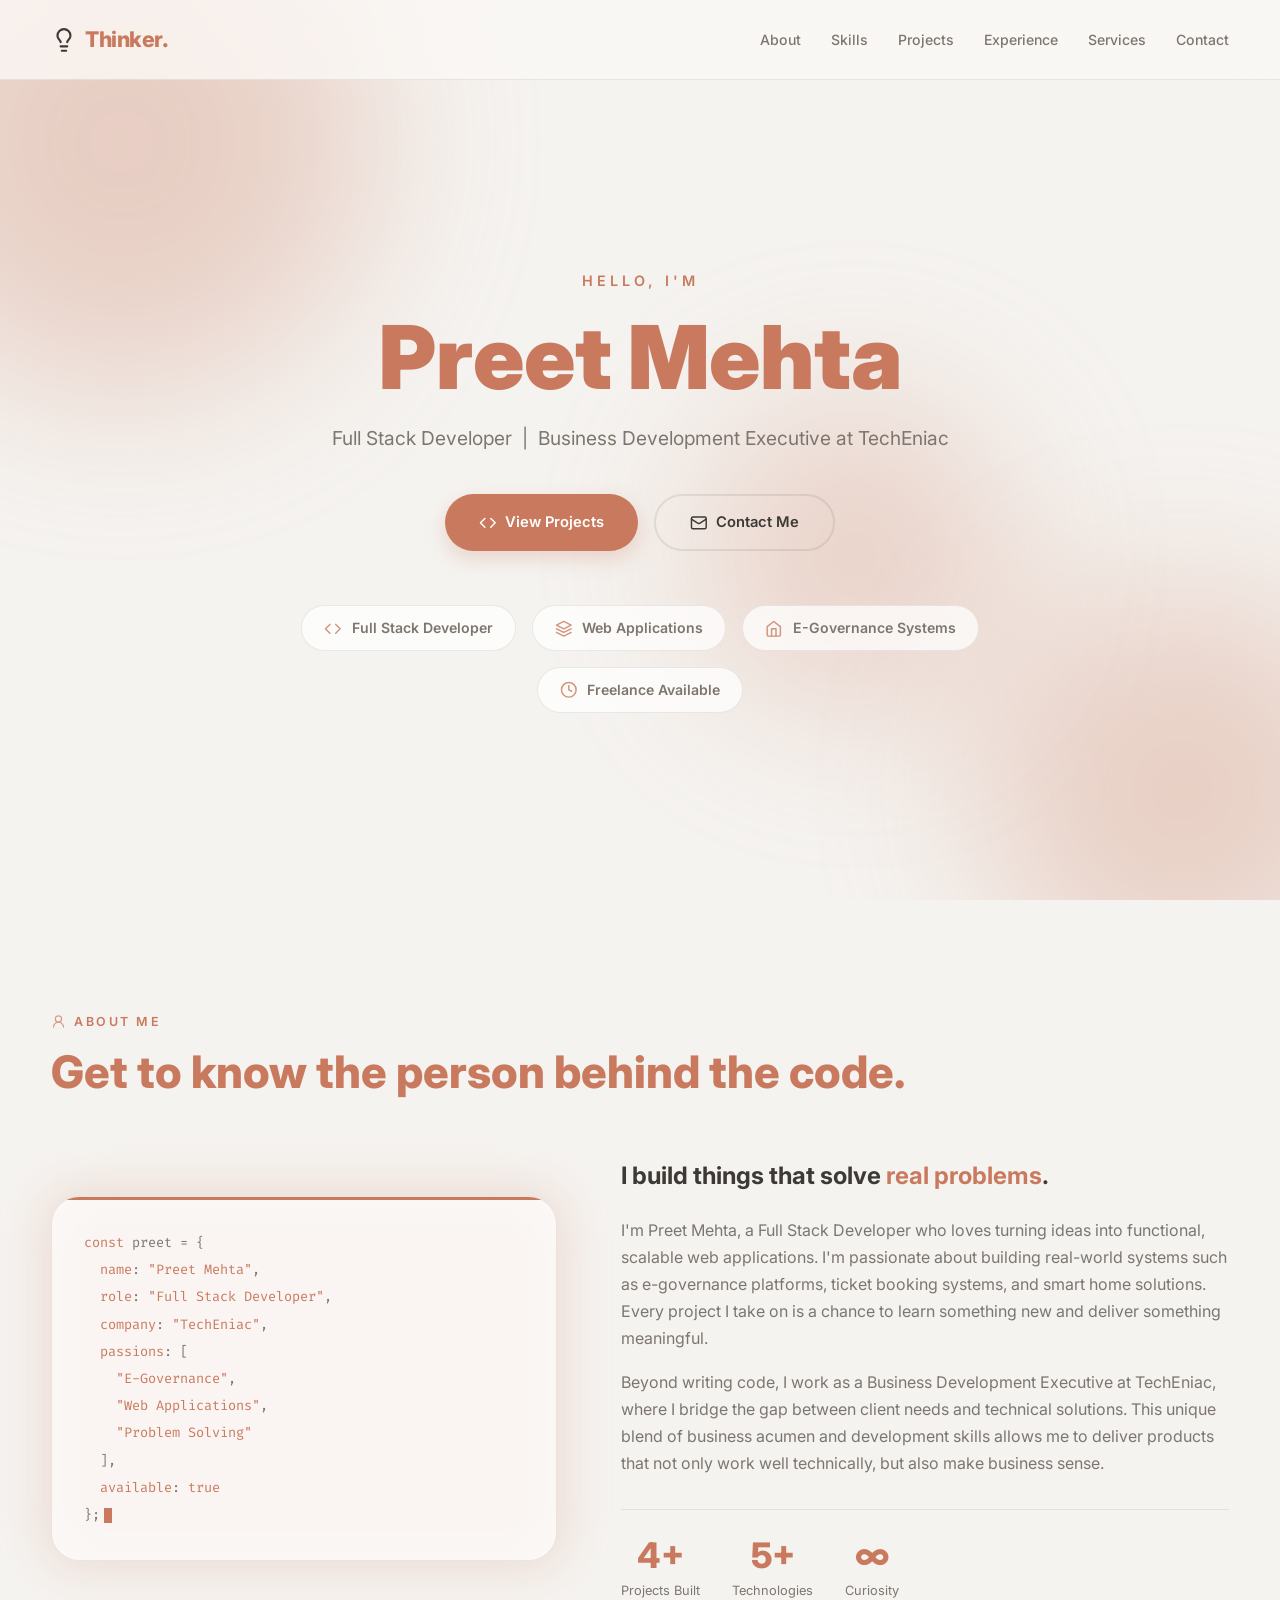
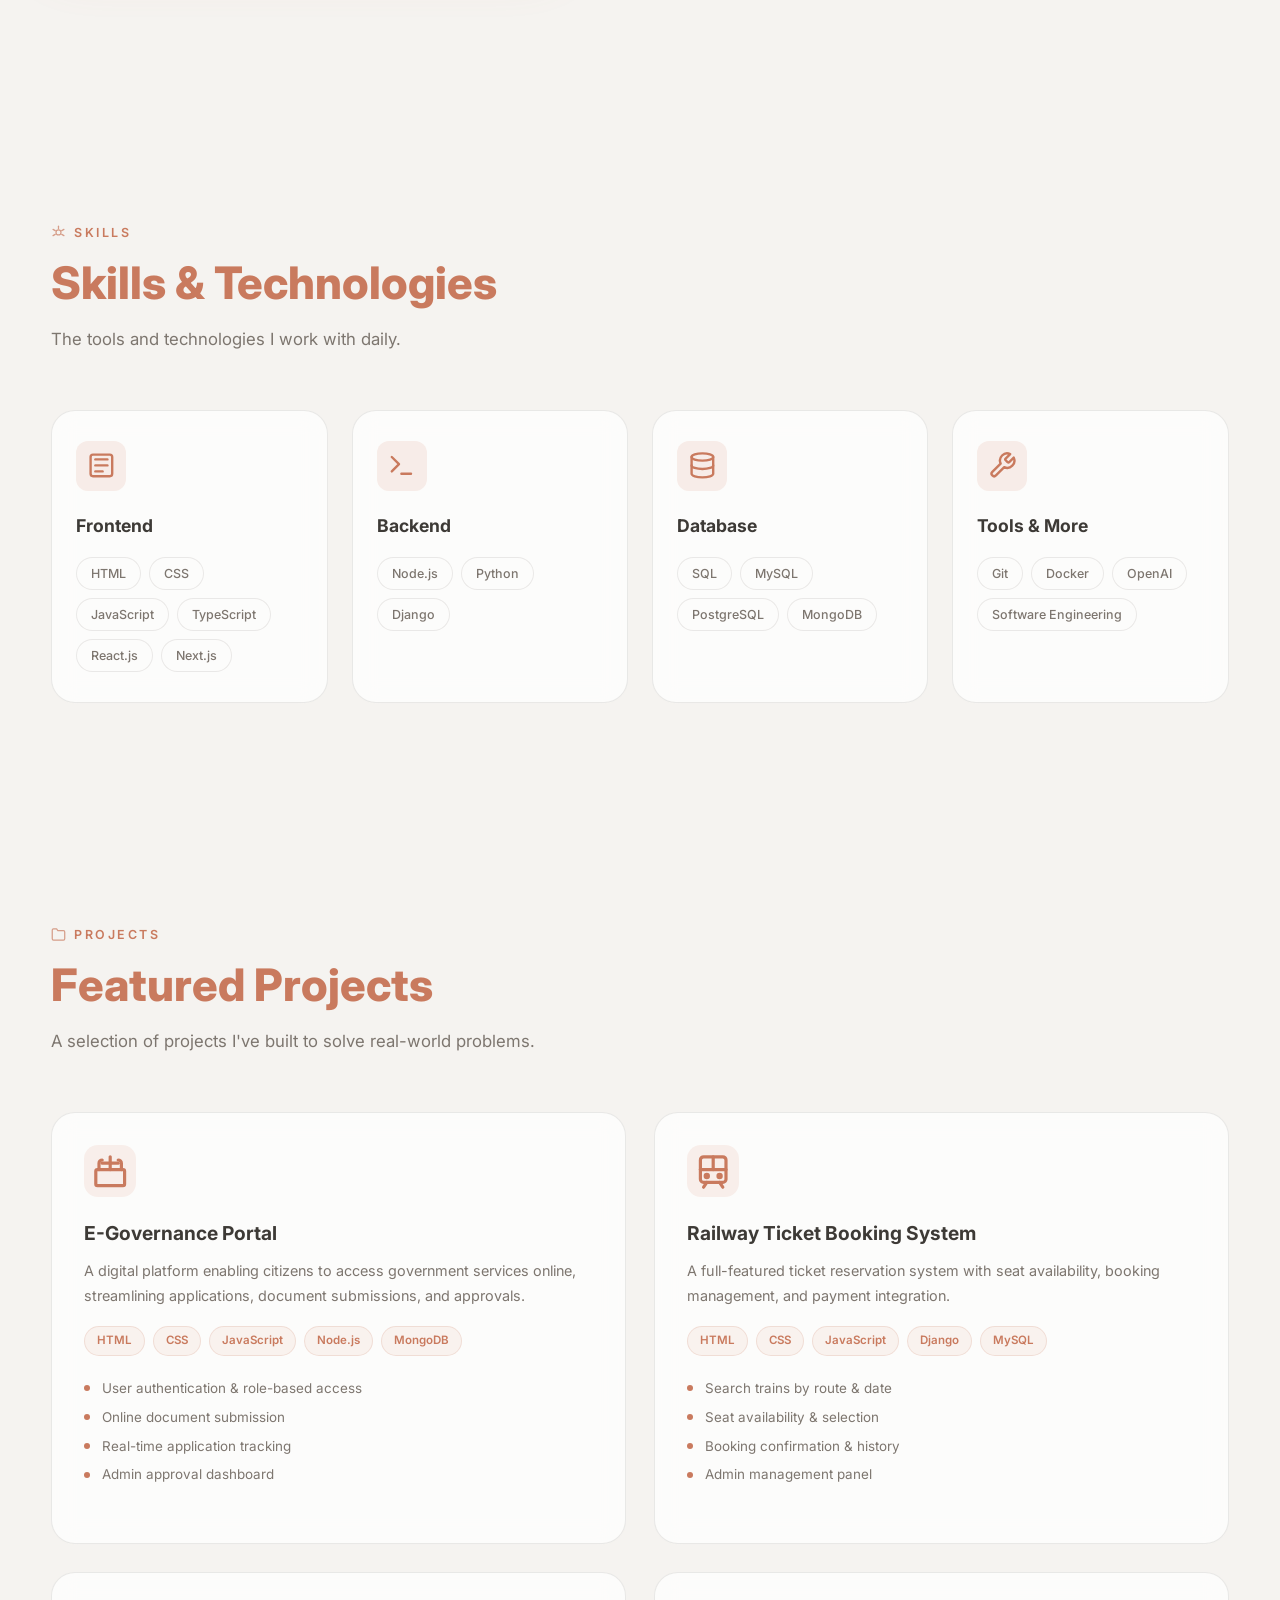
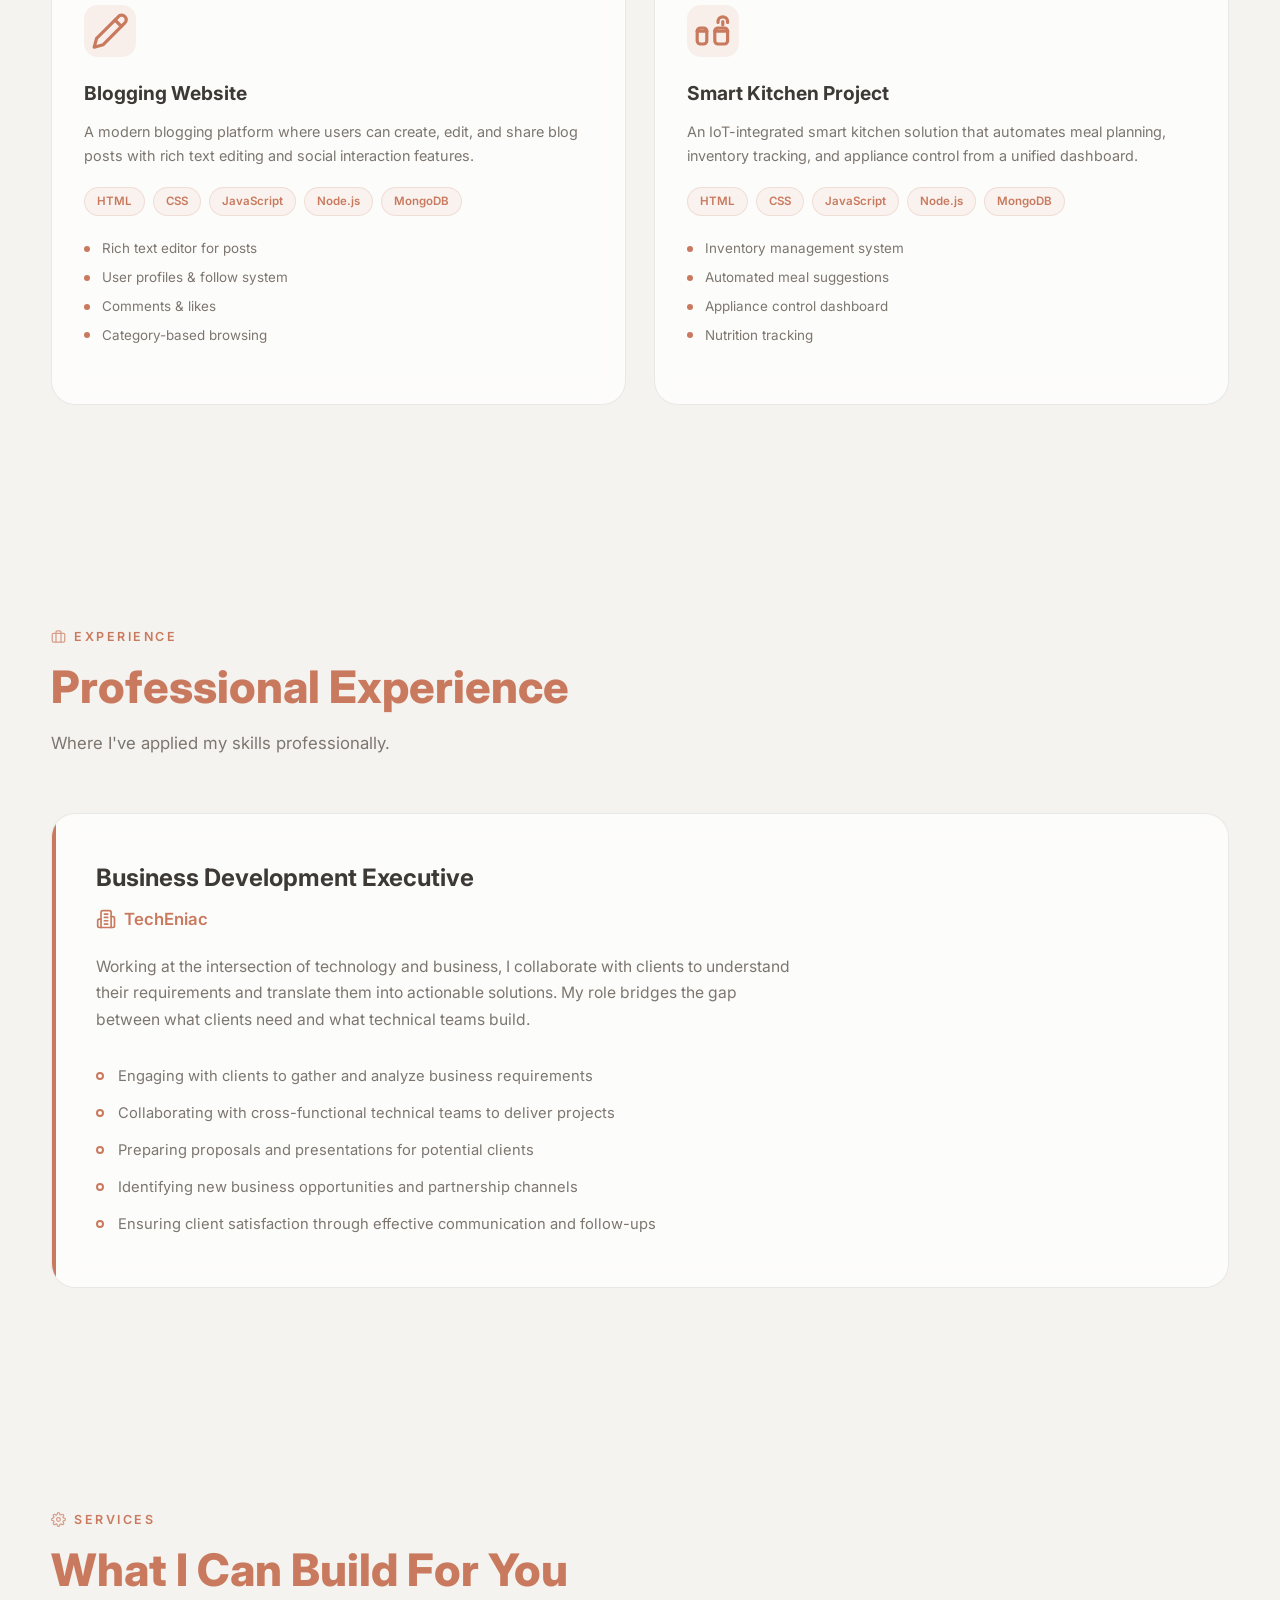
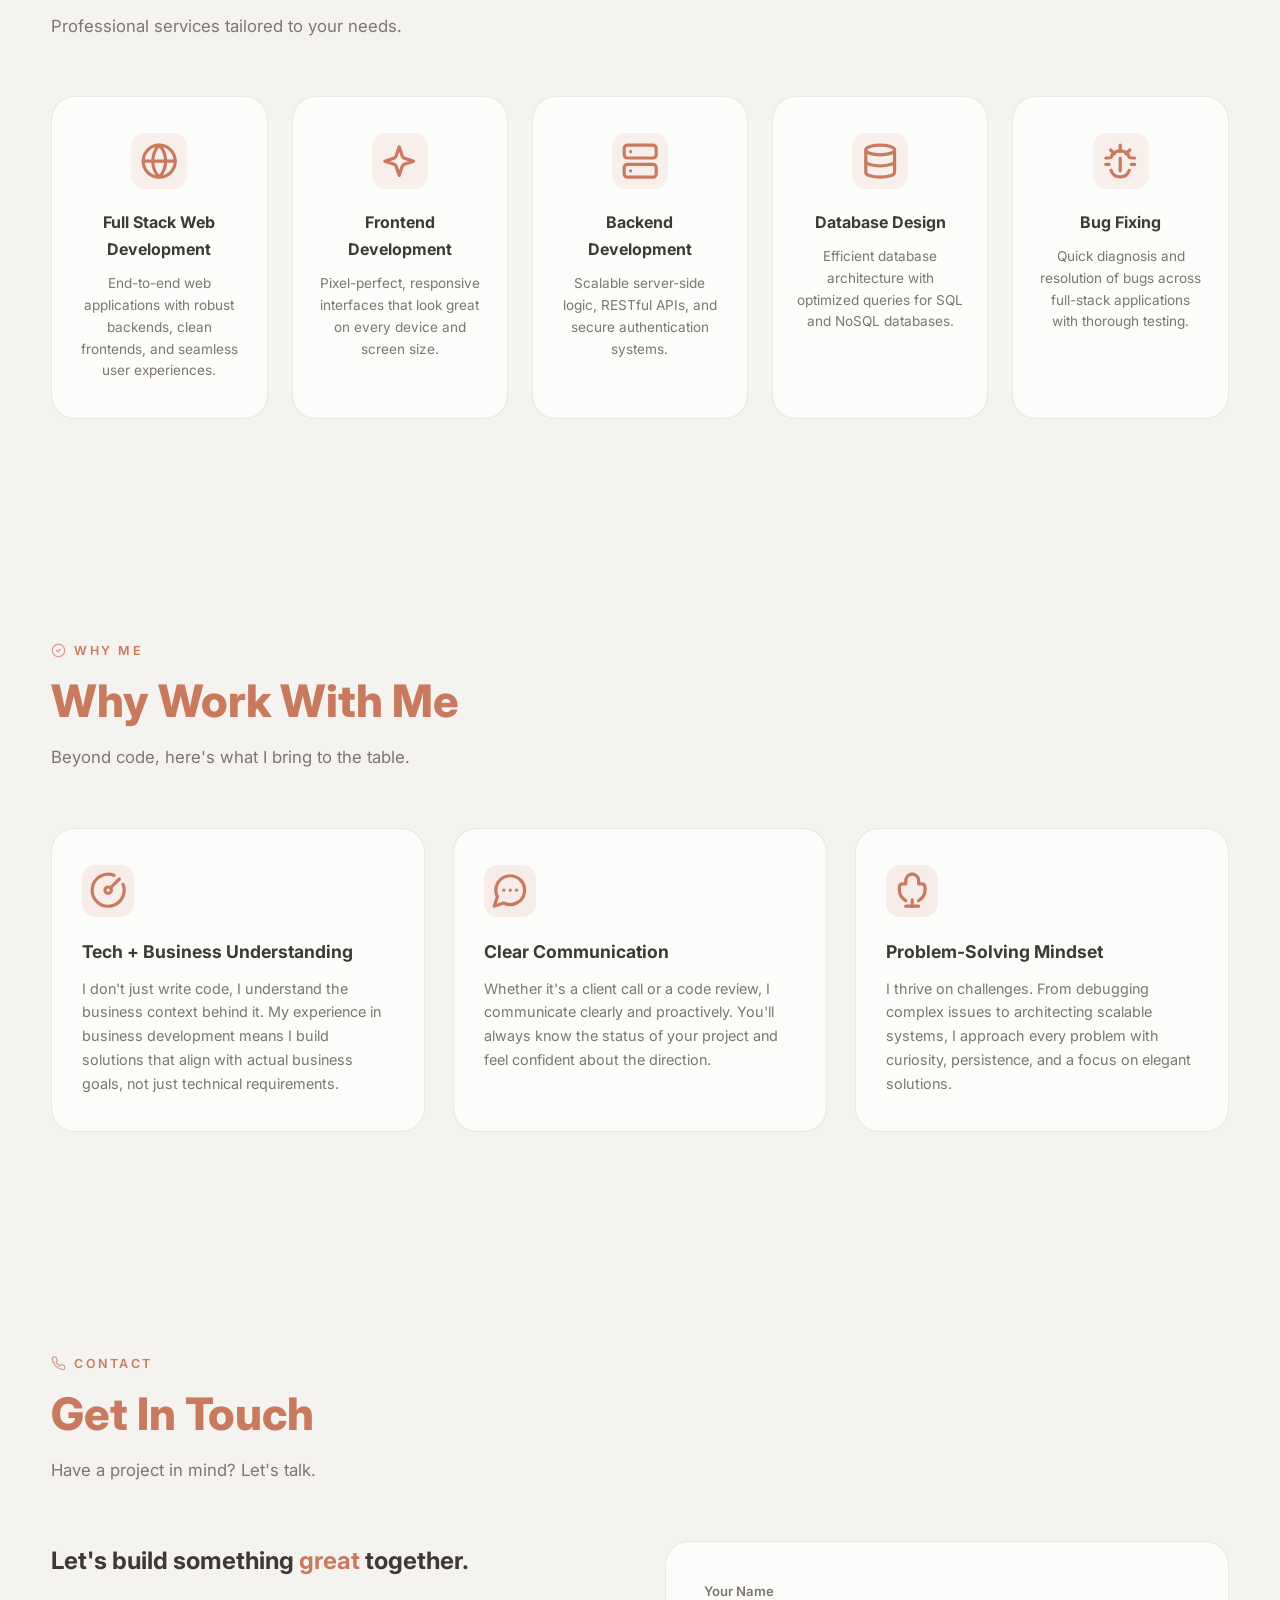
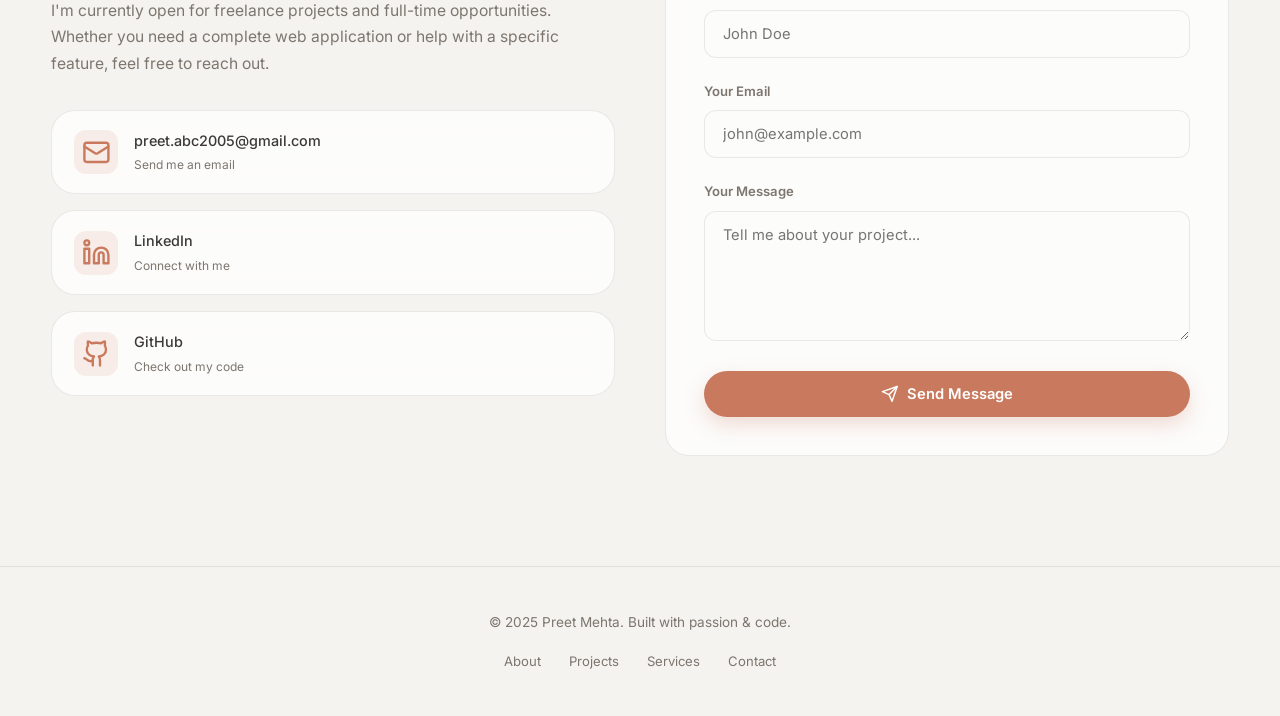
==== commit c7a8ff1c: "Update in contact" ====
--- a/index.html
+++ b/index.html
@@ -646,8 +646,8 @@
                 </svg>
               </div>
               <div class="contact-link-text">
-                linkedin.com/in/preetm
-                <span>Connect on LinkedIn</span>
+                LinkedIn
+                <span>Connect with me</span>
               </div>
             </a>
             <a href="https://github.com/preet-mehta-git" target="_blank" rel="noopener noreferrer"
@@ -661,7 +661,7 @@
                 </svg>
               </div>
               <div class="contact-link-text">
-                github.com/preet-mehta-git
+                GitHub
                 <span>Check out my code</span>
               </div>
             </a>
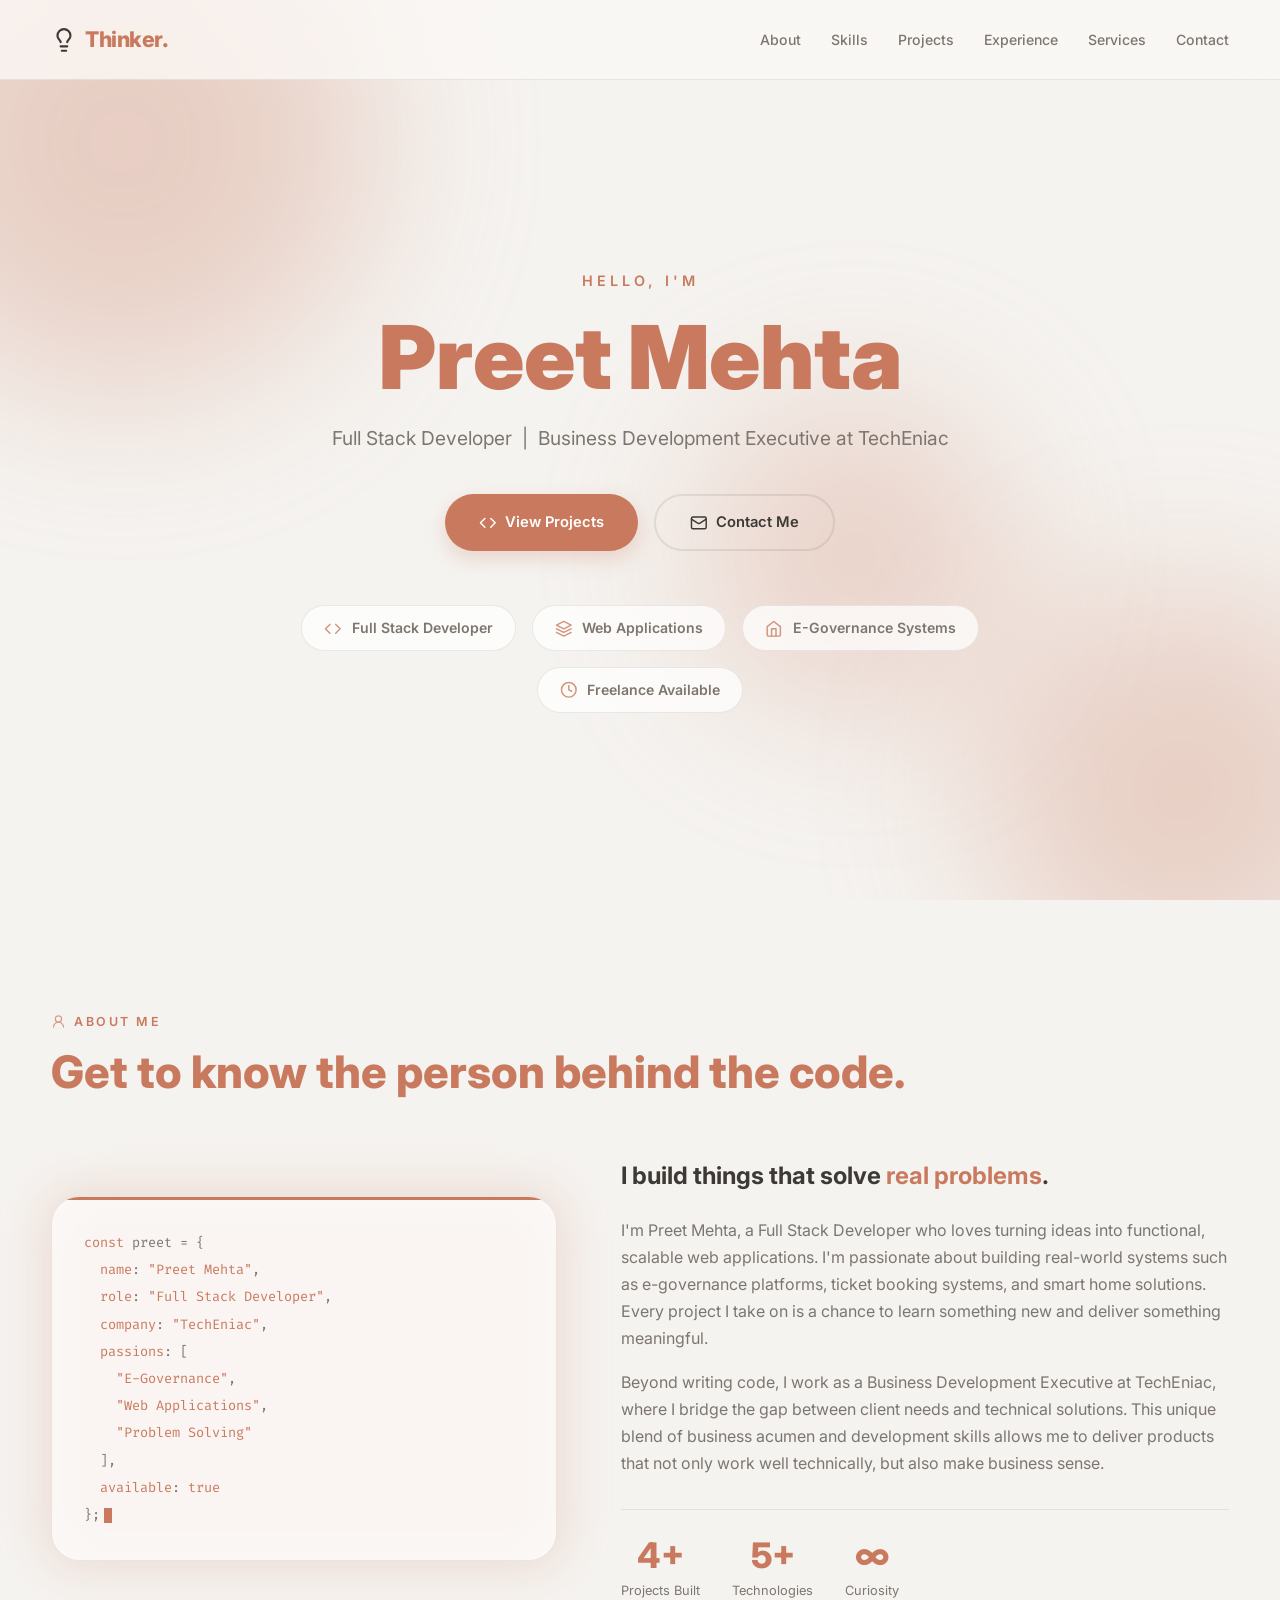
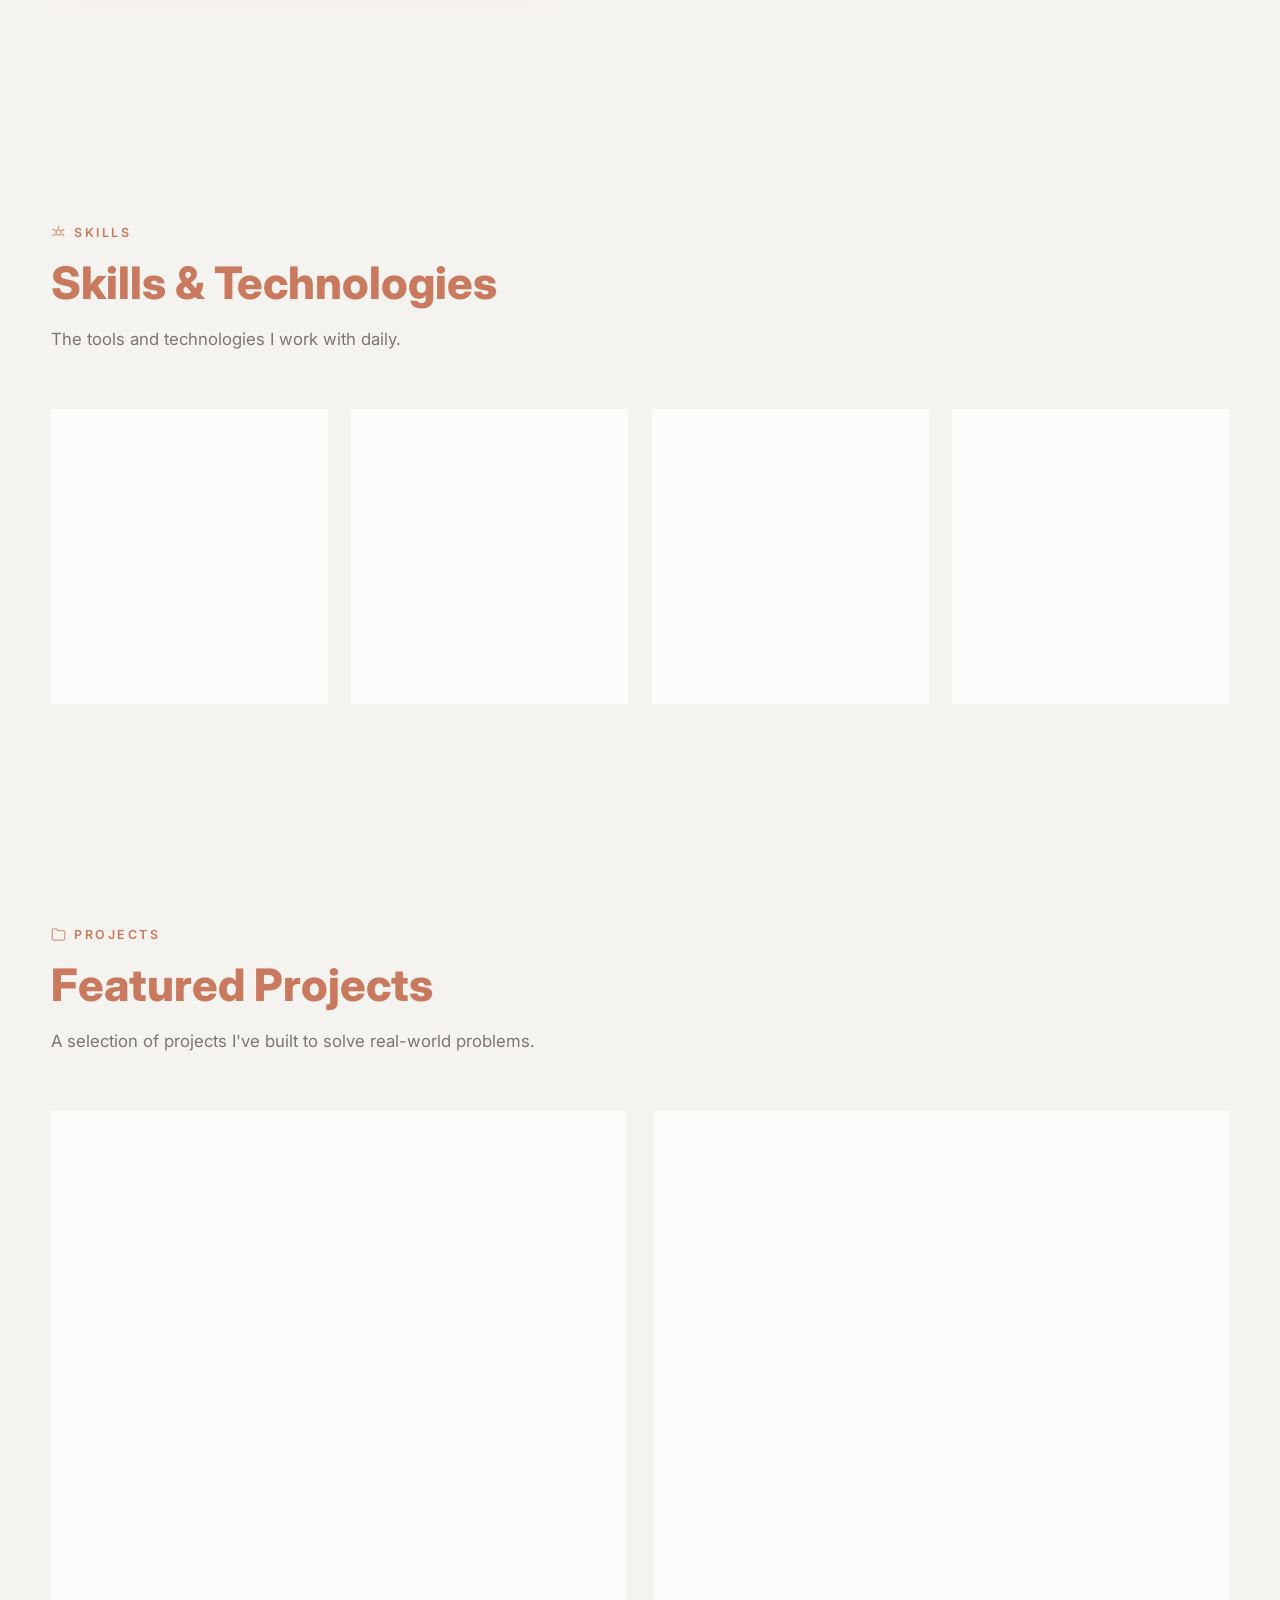
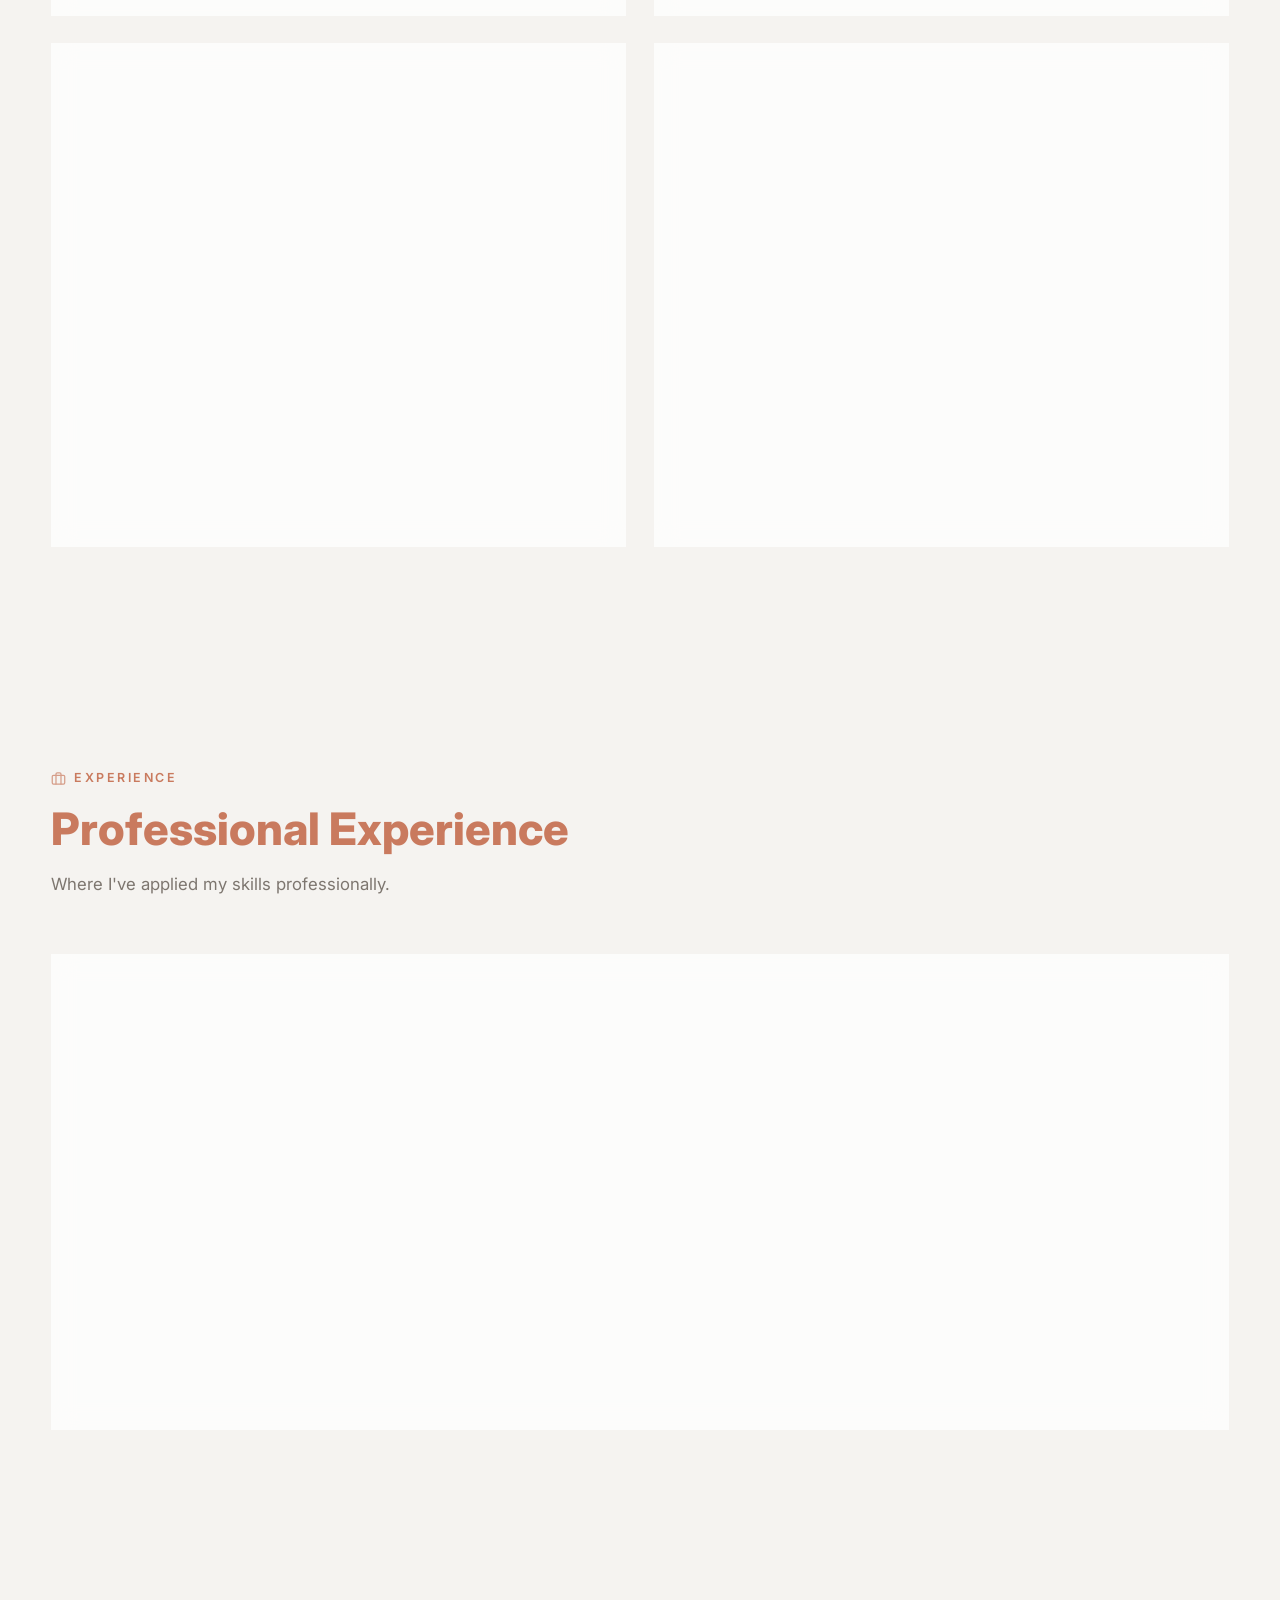
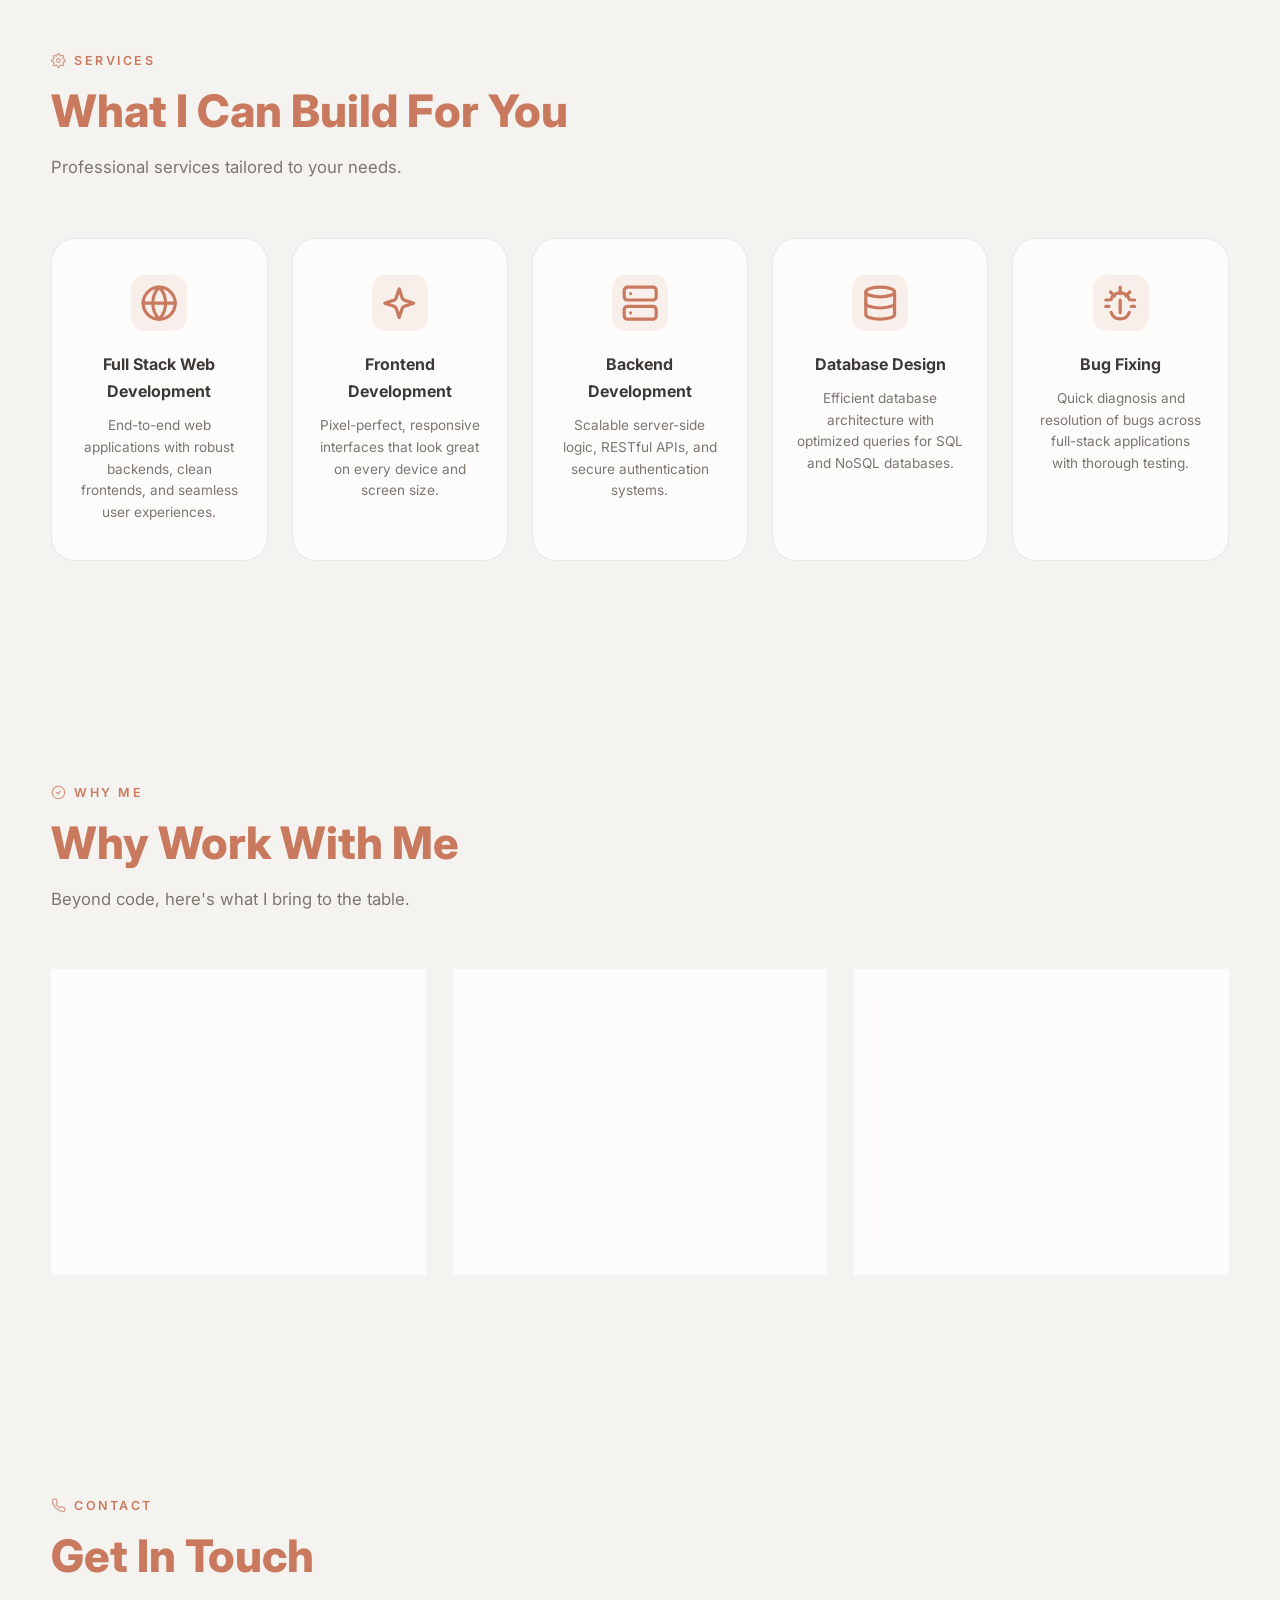
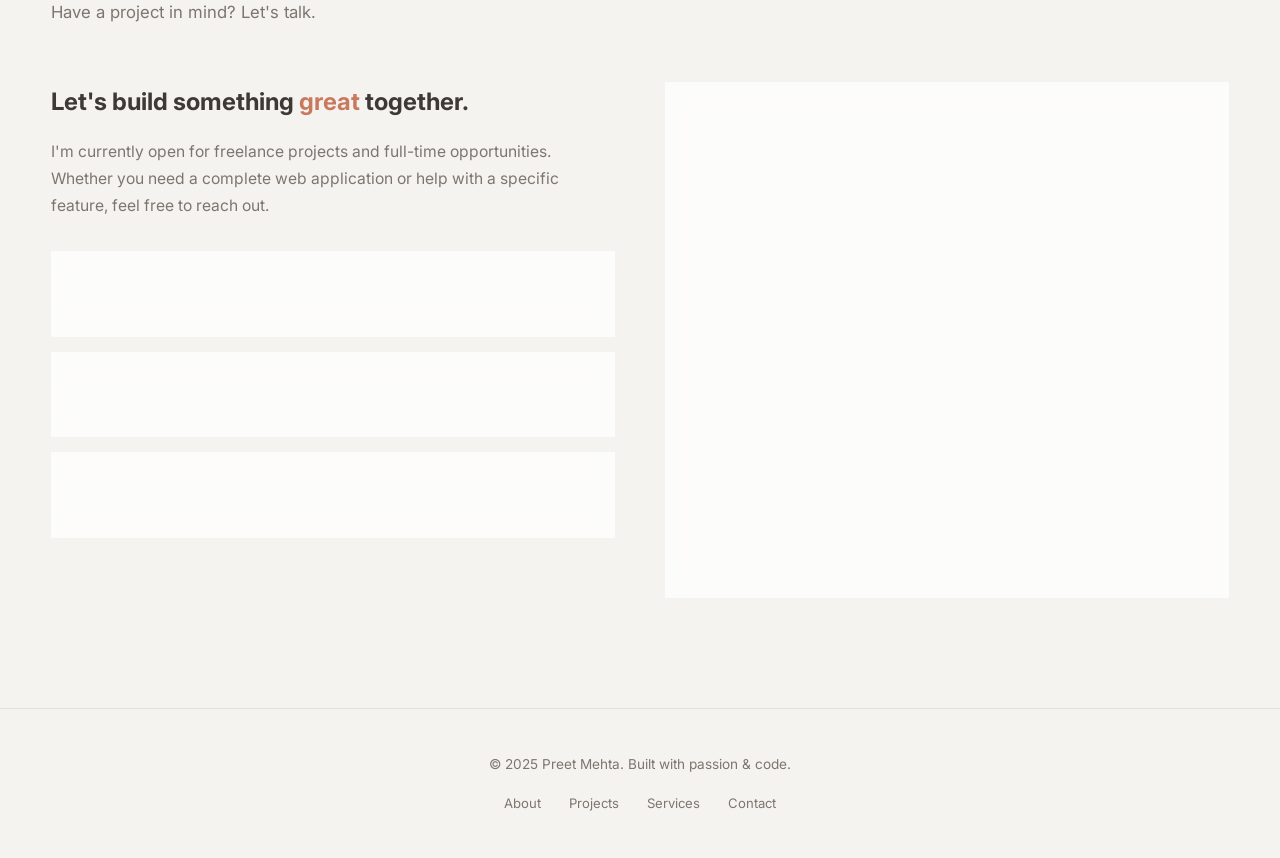
==== commit 4793630e: "Updated projects" ====
--- a/index.html
+++ b/index.html
@@ -280,7 +280,74 @@
       </div>
       <div class="projects-grid">
 
-        <!-- Project 1: E-Governance Portal -->
+        <!-- Project 1: Volti -->
+        <div class="project-card reveal">
+          <div class="project-card-header">
+            <div class="project-card-icon">
+              <svg class="icon-xl" viewBox="0 0 24 24" fill="none" stroke="currentColor" stroke-width="2"
+                stroke-linecap="round" stroke-linejoin="round">
+                <circle cx="12" cy="12" r="10" />
+                <path d="m11.5 8-3 4h4l-3 4" />
+              </svg>
+            </div>
+          </div>
+          <h3>Volti Electric Bike</h3>
+          <p>A modern and responsive landing page for an electric bike company, featuring product showcases and booking capabilities.</p>
+          <div class="project-stack">
+            <span>HTML</span><span>CSS</span><span>JavaScript</span>
+          </div>
+          <ul class="project-features">
+            <li>Responsive design</li>
+            <li>Product showcase</li>
+            <li>Modern UI/UX</li>
+            <li>Interactive elements</li>
+          </ul>
+          <div style="margin-top: 1.5rem;">
+            <a href="https://volti-electric-bike.vercel.app" target="_blank" rel="noopener noreferrer" class="btn btn-outline btn-sm">
+              Visit Live Site
+              <svg class="icon" viewBox="0 0 24 24" fill="none" stroke="currentColor" stroke-width="2" stroke-linecap="round" stroke-linejoin="round" style="margin-left: 5px; width: 14px; height: 14px;">
+                <path d="M18 13v6a2 2 0 0 1-2 2H5a2 2 0 0 1-2-2V8a2 2 0 0 1 2-2h6" />
+                <polyline points="15 3 21 3 21 9" />
+                <line x1="10" y1="14" x2="21" y2="3" />
+              </svg>
+            </a>
+          </div>
+        </div>
+
+        <!-- Project 2: Study Tool -->
+        <div class="project-card reveal">
+          <div class="project-card-header">
+            <div class="project-card-icon">
+              <svg class="icon-xl" viewBox="0 0 24 24" fill="none" stroke="currentColor" stroke-width="2"
+                stroke-linecap="round" stroke-linejoin="round">
+                <path d="M4 19.5v-15A2.5 2.5 0 0 1 6.5 2H20v20H6.5a2.5 2.5 0 0 1 0-5H20" />
+              </svg>
+            </div>
+          </div>
+          <h3>Study Tool</h3>
+          <p>An interactive platform designed to help students organize their study materials, take quizzes, and track progress.</p>
+          <div class="project-stack">
+            <span>HTML</span><span>CSS</span><span>JavaScript</span><span>Django</span>
+          </div>
+          <ul class="project-features">
+            <li>Study material organization</li>
+            <li>Progress tracking</li>
+            <li>Interactive quizzes</li>
+            <li>User accounts</li>
+          </ul>
+          <div style="margin-top: 1.5rem;">
+            <a href="https://study-tool-1.onrender.com" target="_blank" rel="noopener noreferrer" class="btn btn-outline btn-sm">
+              Visit Live Site
+              <svg class="icon" viewBox="0 0 24 24" fill="none" stroke="currentColor" stroke-width="2" stroke-linecap="round" stroke-linejoin="round" style="margin-left: 5px; width: 14px; height: 14px;">
+                <path d="M18 13v6a2 2 0 0 1-2 2H5a2 2 0 0 1-2-2V8a2 2 0 0 1 2-2h6" />
+                <polyline points="15 3 21 3 21 9" />
+                <line x1="10" y1="14" x2="21" y2="3" />
+              </svg>
+            </a>
+          </div>
+        </div>
+
+        <!-- Project 3: E-Governance Portal -->
         <div class="project-card reveal">
           <div class="project-card-header">
             <div class="project-card-icon">
@@ -306,39 +373,19 @@
             <li>Real-time application tracking</li>
             <li>Admin approval dashboard</li>
           </ul>
-        </div>
-
-        <!-- Project 2: Railway Ticket Booking -->
-        <div class="project-card reveal">
-          <div class="project-card-header">
-            <div class="project-card-icon">
-              <svg class="icon-xl" viewBox="0 0 24 24" fill="none" stroke="currentColor" stroke-width="2"
-                stroke-linecap="round" stroke-linejoin="round">
-                <rect x="4" y="3" width="16" height="16" rx="2" />
-                <path d="M4 11h16" />
-                <path d="M12 3v8" />
-                <circle cx="8" cy="15" r="1" />
-                <circle cx="16" cy="15" r="1" />
-                <path d="m8 19-2 3" />
-                <path d="m18 22-2-3" />
+          <div style="margin-top: 1.5rem;">
+            <a href="https://governance-1.onrender.com" target="_blank" rel="noopener noreferrer" class="btn btn-outline btn-sm">
+              Visit Live Site
+              <svg class="icon" viewBox="0 0 24 24" fill="none" stroke="currentColor" stroke-width="2" stroke-linecap="round" stroke-linejoin="round" style="margin-left: 5px; width: 14px; height: 14px;">
+                <path d="M18 13v6a2 2 0 0 1-2 2H5a2 2 0 0 1-2-2V8a2 2 0 0 1 2-2h6" />
+                <polyline points="15 3 21 3 21 9" />
+                <line x1="10" y1="14" x2="21" y2="3" />
               </svg>
-            </div>
-          </div>
-          <h3>Railway Ticket Booking System</h3>
-          <p>A full-featured ticket reservation system with seat availability, booking management, and payment
-            integration.</p>
-          <div class="project-stack">
-            <span>HTML</span><span>CSS</span><span>JavaScript</span><span>Django</span><span>MySQL</span>
-          </div>
-          <ul class="project-features">
-            <li>Search trains by route & date</li>
-            <li>Seat availability & selection</li>
-            <li>Booking confirmation & history</li>
-            <li>Admin management panel</li>
-          </ul>
-        </div>
-
-        <!-- Project 3: Blogging Website -->
+            </a>
+          </div>
+        </div>
+
+        <!-- Project 4: Blogging Website -->
         <div class="project-card reveal">
           <div class="project-card-header">
             <div class="project-card-icon">
@@ -361,35 +408,16 @@
             <li>Comments & likes</li>
             <li>Category-based browsing</li>
           </ul>
-        </div>
-
-        <!-- Project 4: Smart Kitchen -->
-        <div class="project-card reveal">
-          <div class="project-card-header">
-            <div class="project-card-icon">
-              <svg class="icon-xl" viewBox="0 0 24 24" fill="none" stroke="currentColor" stroke-width="2"
-                stroke-linecap="round" stroke-linejoin="round">
-                <path d="M2 12h6" />
-                <path d="M2 12a2 2 0 0 1 2-2h2a2 2 0 0 1 2 2v6a2 2 0 0 1-2 2H4a2 2 0 0 1-2-2v-6z" />
-                <path d="M15 6.5V6a3 3 0 0 1 6 0v.5" />
-                <path d="M18 6v2" />
-                <path d="M21 12h-8" />
-                <path d="M13 12a2 2 0 0 1 2-2h4a2 2 0 0 1 2 2v6a2 2 0 0 1-2 2h-4a2 2 0 0 1-2-2v-6z" />
+          <div style="margin-top: 1.5rem;">
+            <a href="https://blogging-site-blue.vercel.app" target="_blank" rel="noopener noreferrer" class="btn btn-outline btn-sm">
+              Visit Live Site
+              <svg class="icon" viewBox="0 0 24 24" fill="none" stroke="currentColor" stroke-width="2" stroke-linecap="round" stroke-linejoin="round" style="margin-left: 5px; width: 14px; height: 14px;">
+                <path d="M18 13v6a2 2 0 0 1-2 2H5a2 2 0 0 1-2-2V8a2 2 0 0 1 2-2h6" />
+                <polyline points="15 3 21 3 21 9" />
+                <line x1="10" y1="14" x2="21" y2="3" />
               </svg>
-            </div>
-          </div>
-          <h3>Smart Kitchen Project</h3>
-          <p>An IoT-integrated smart kitchen solution that automates meal planning, inventory tracking, and appliance
-            control from a unified dashboard.</p>
-          <div class="project-stack">
-            <span>HTML</span><span>CSS</span><span>JavaScript</span><span>Node.js</span><span>MongoDB</span>
-          </div>
-          <ul class="project-features">
-            <li>Inventory management system</li>
-            <li>Automated meal suggestions</li>
-            <li>Appliance control dashboard</li>
-            <li>Nutrition tracking</li>
-          </ul>
+            </a>
+          </div>
         </div>
 
       </div>
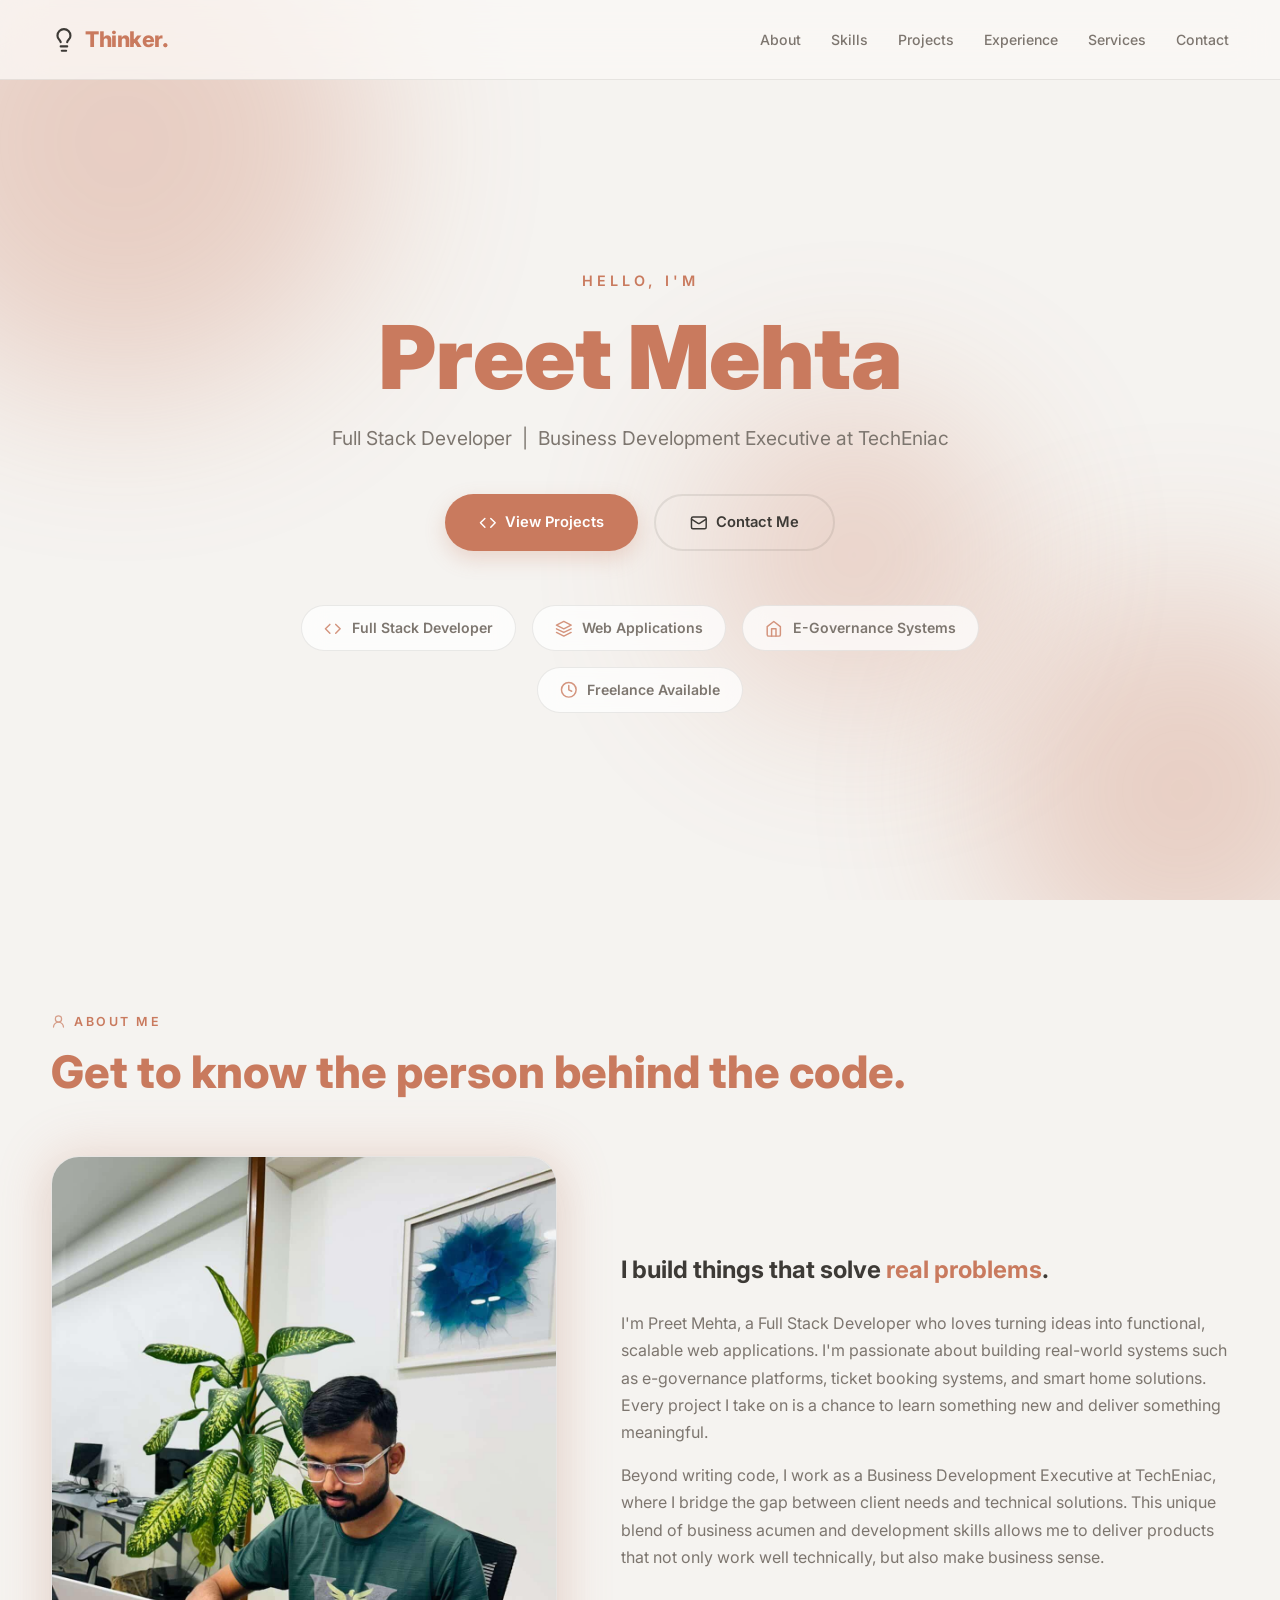
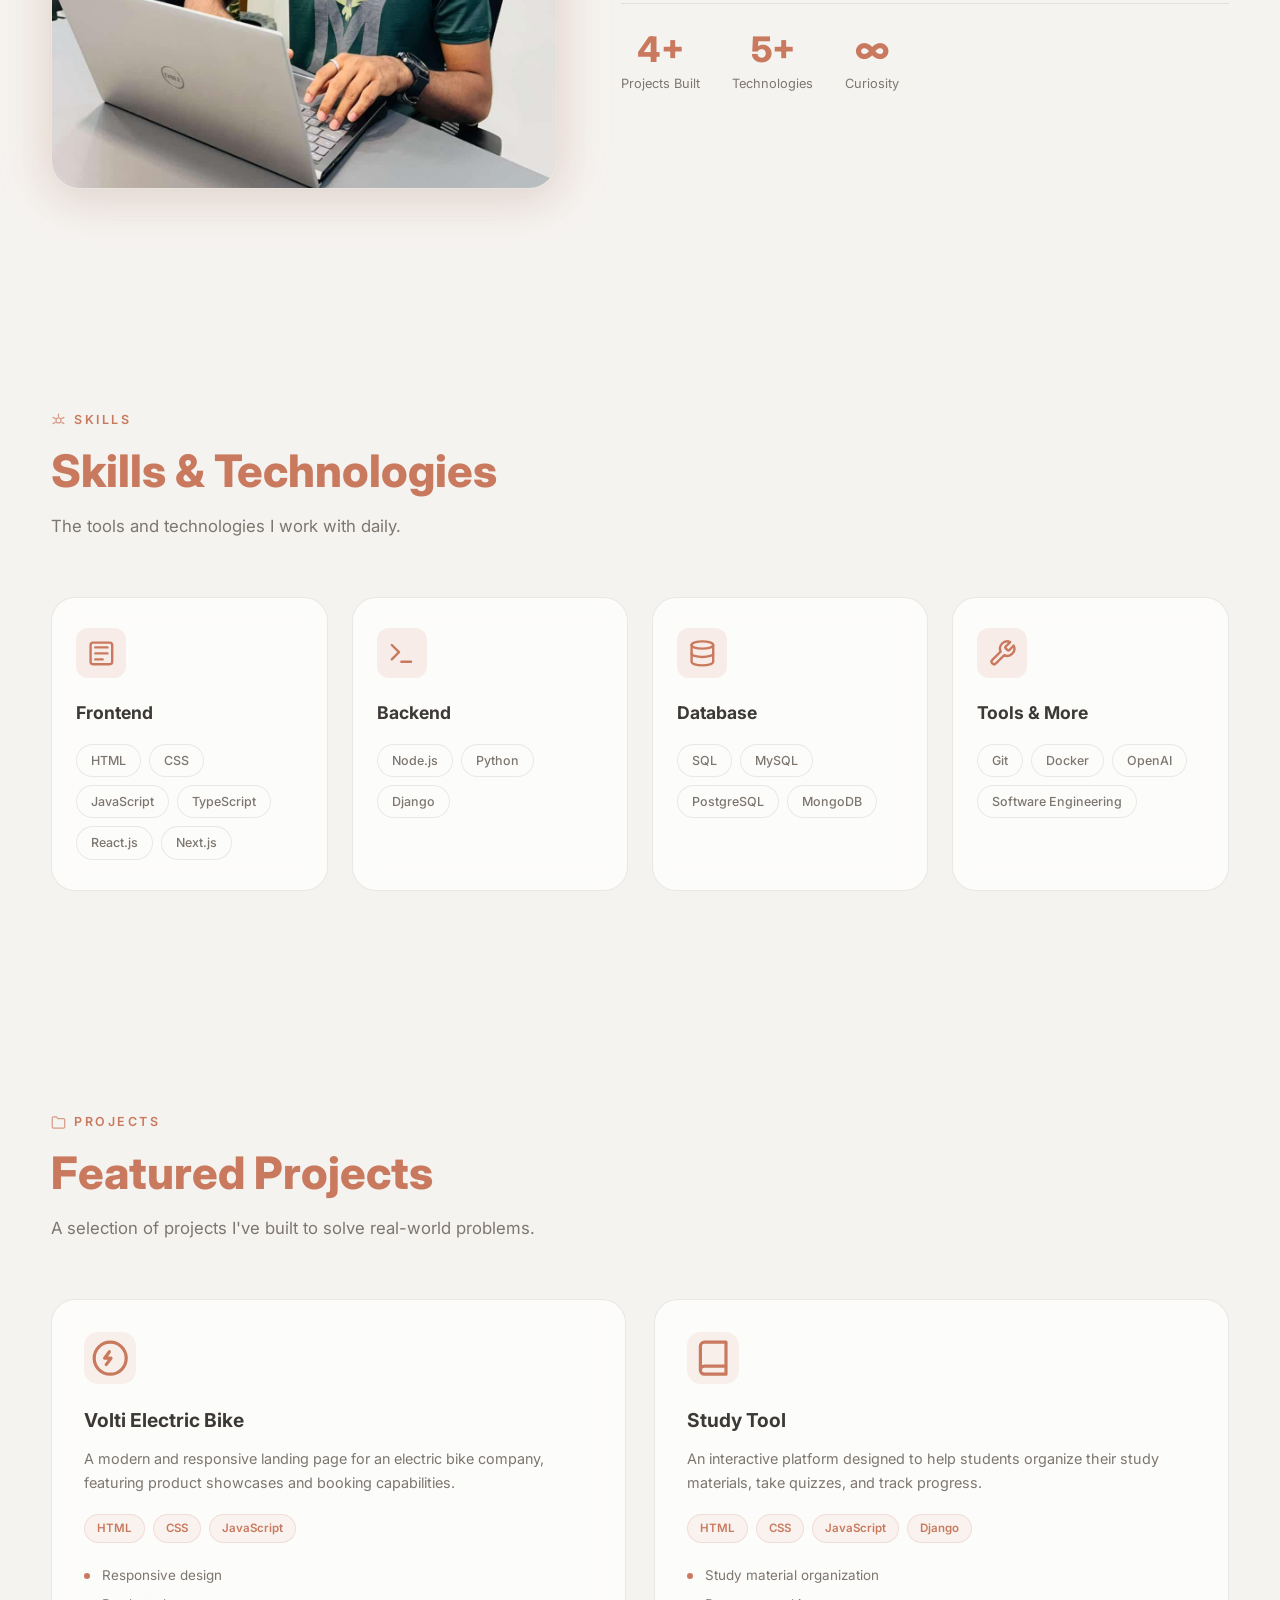
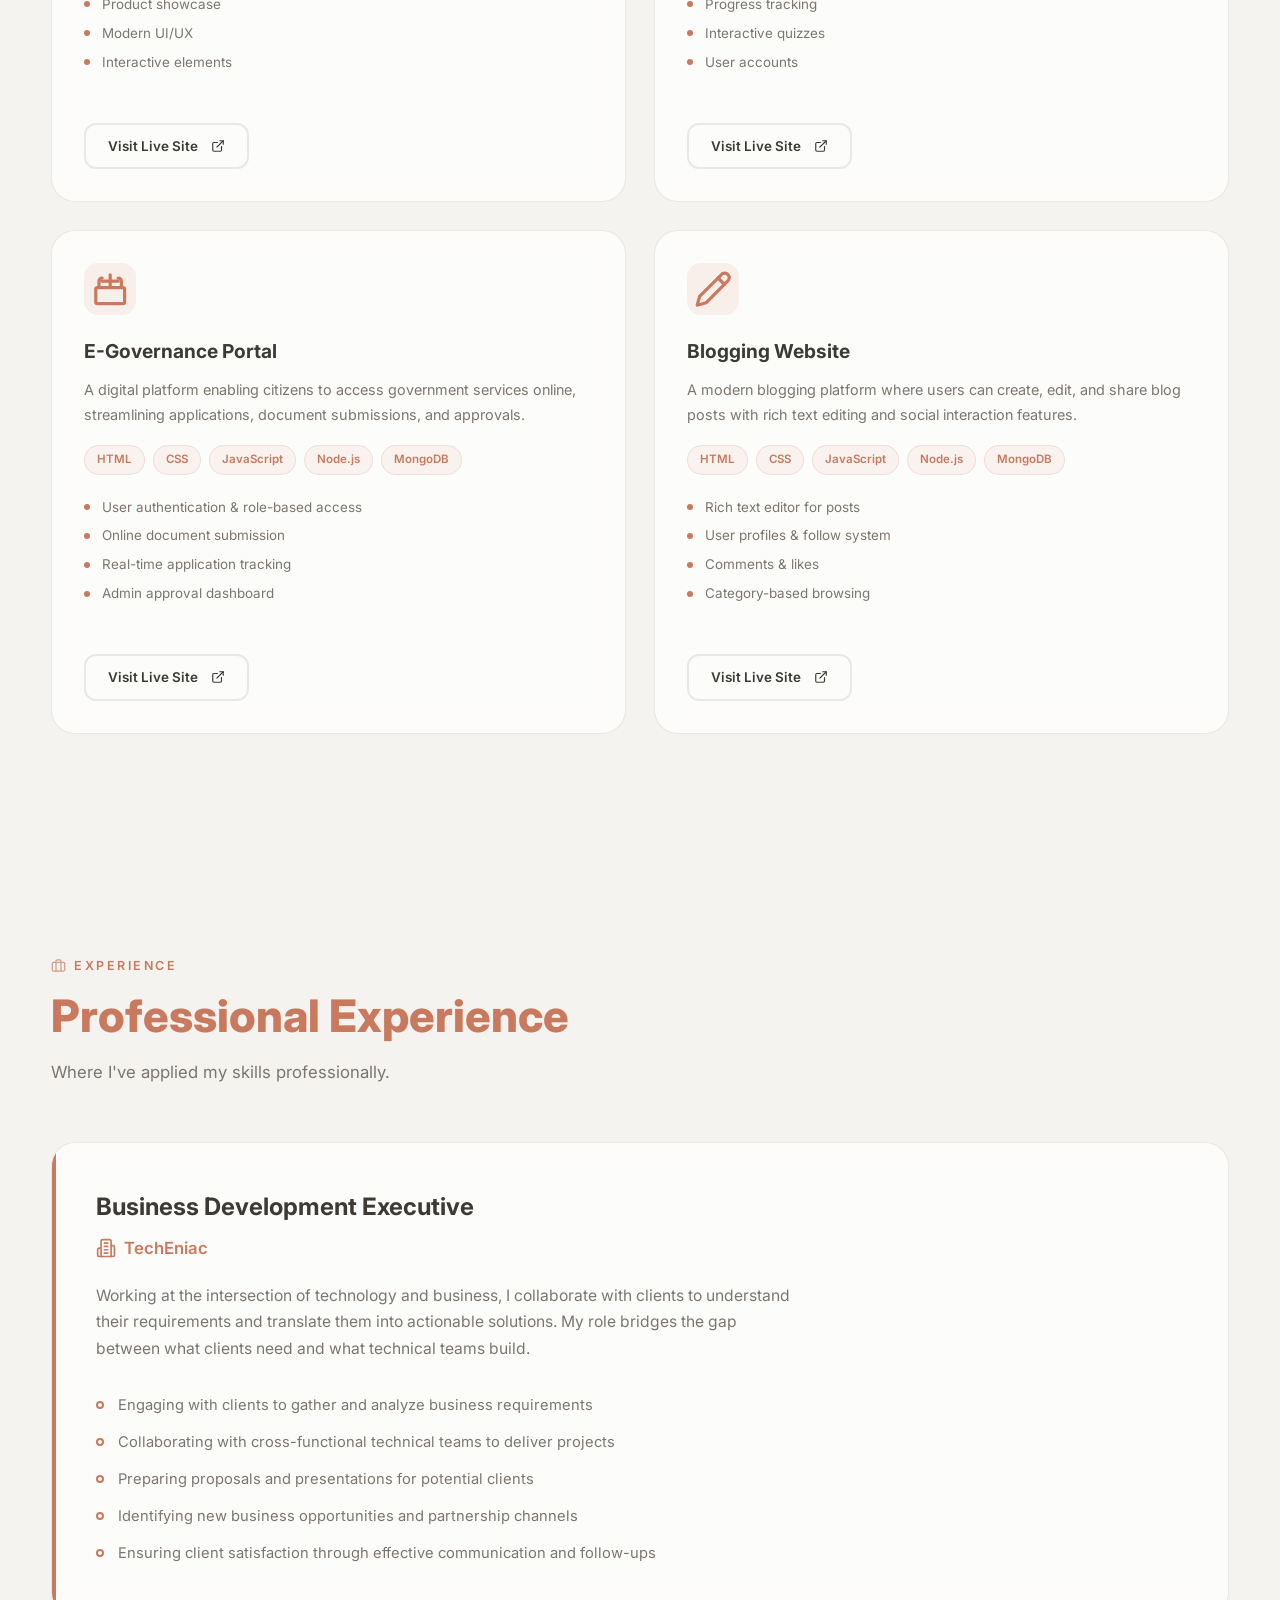
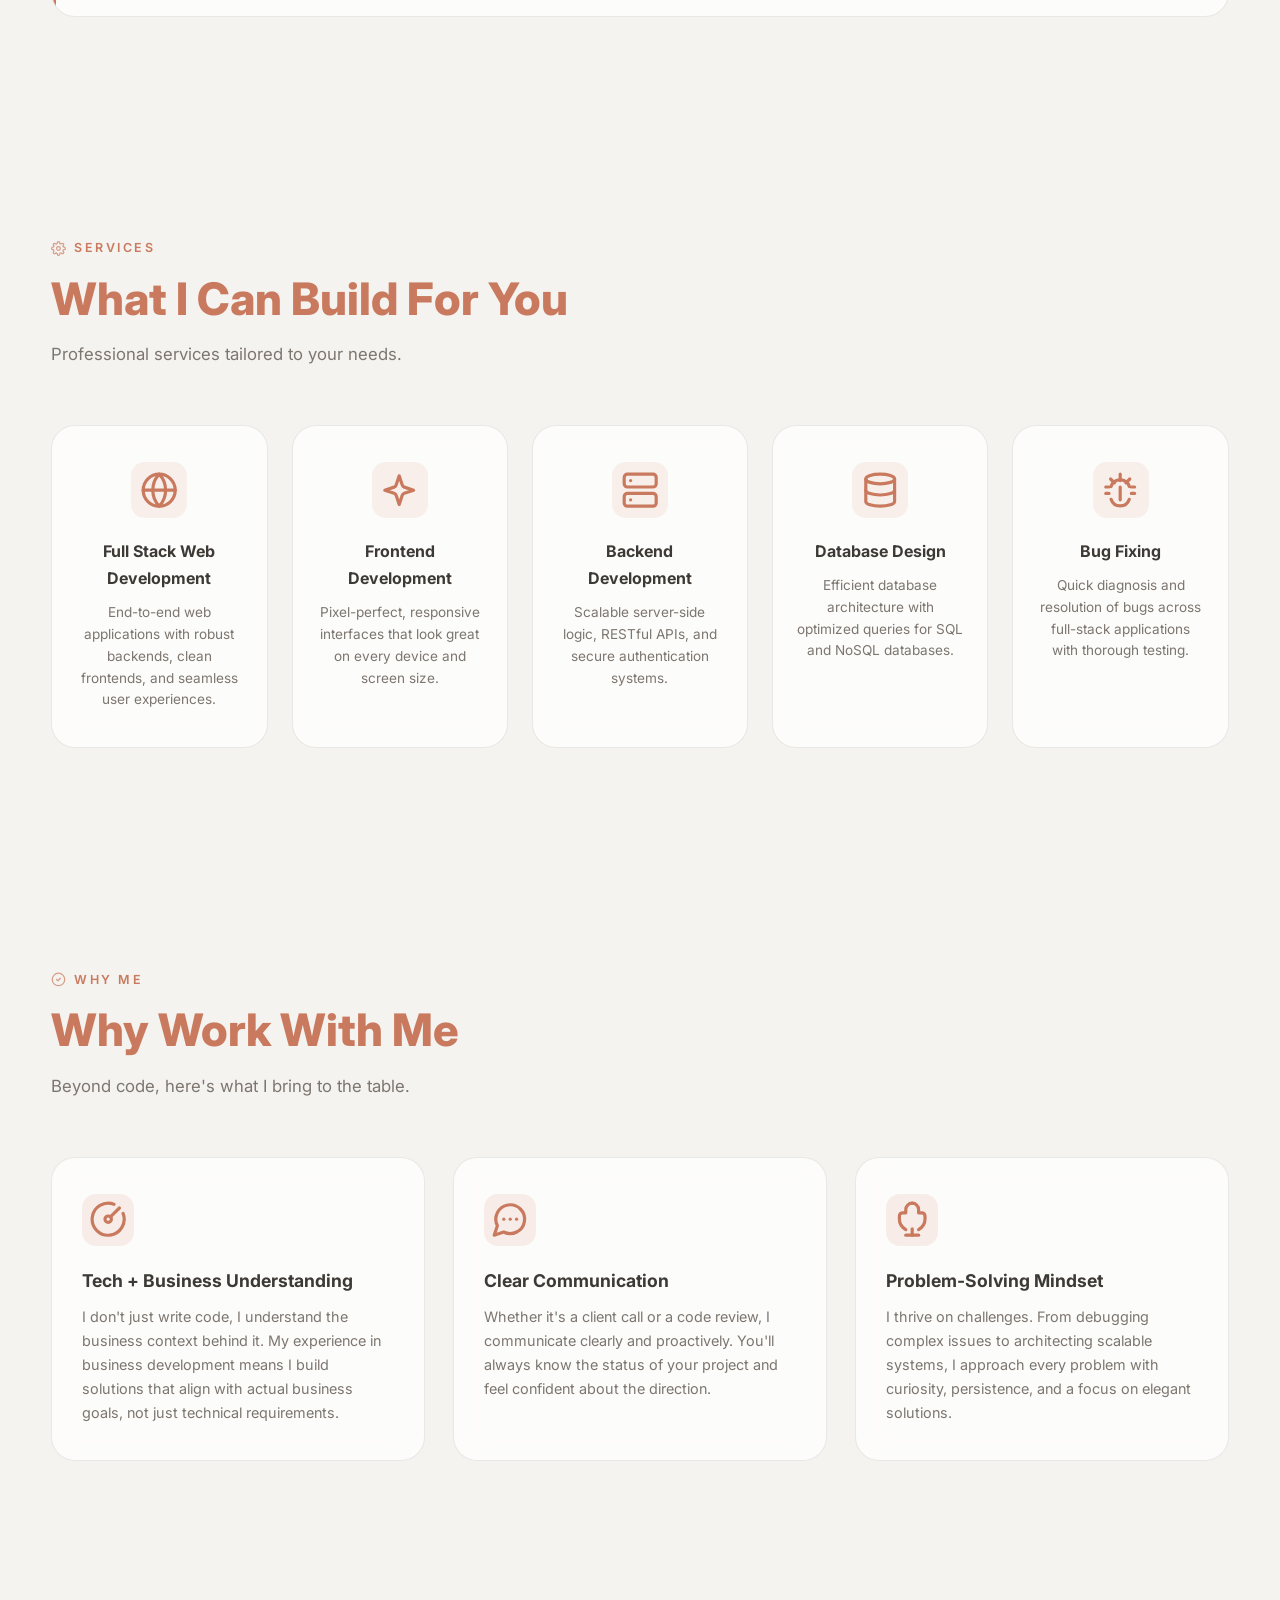
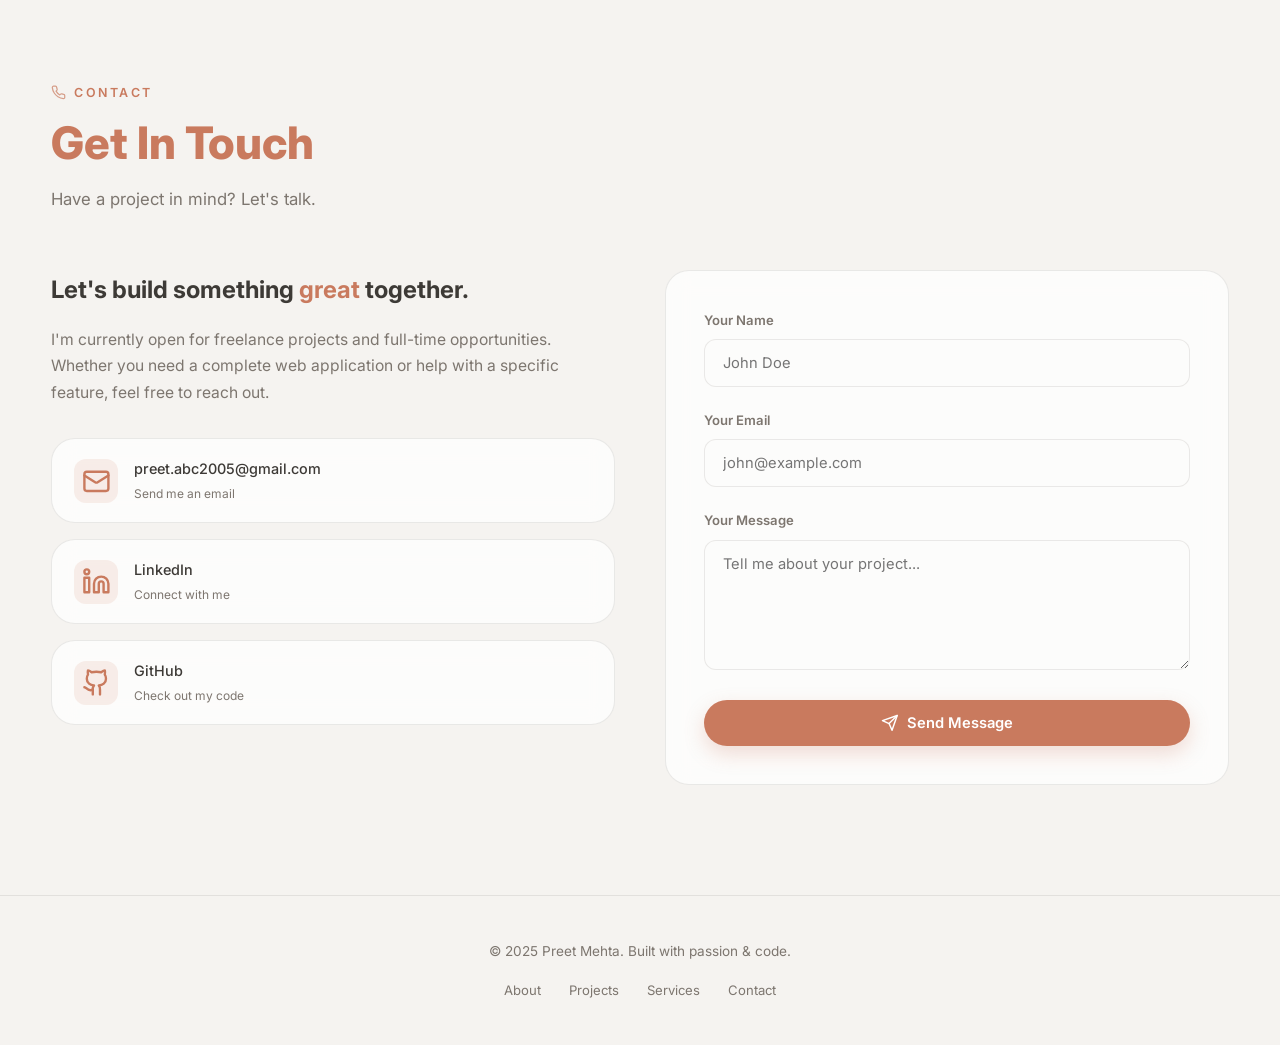
==== commit b6156a1f: "Replaced mock code with my photo" ====
--- a/index.html
+++ b/index.html
@@ -8,6 +8,7 @@
     content="Preet Mehta, Full Stack Developer and Business Development Executive. Building real-world web applications, e-governance platforms, and scalable digital solutions.">
   <meta name="keywords" content="Preet Mehta, Full Stack Developer, Portfolio, Web Developer, Freelance Developer">
   <title>Preet Mehta | Full Stack Developer</title>
+  <link rel="icon" type="image/svg+xml" href="favicon.svg">
   <link rel="stylesheet" href="style.css">
 </head>
 
@@ -21,8 +22,8 @@
           stroke-linecap="round" stroke-linejoin="round">
           <defs>
             <linearGradient id="logo-grad" x1="0%" y1="0%" x2="100%" y2="100%">
-              <stop offset="0%" stop-color="#6c63ff" />
-              <stop offset="100%" stop-color="#00d4aa" />
+              <stop offset="0%" stop-color="#c97a5e" />
+              <stop offset="100%" stop-color="#d4966b" />
             </linearGradient>
           </defs>
           <path
@@ -119,22 +120,8 @@
       </div>
       <div class="about-grid reveal">
         <div class="about-visual">
-          <div class="about-code-block">
-            <span class="code-line"><span class="code-keyword">const</span> preet = {</span>
-            <span class="code-line">&nbsp;&nbsp;<span class="code-prop">name</span>: <span class="code-string">"Preet
-                Mehta"</span>,</span>
-            <span class="code-line">&nbsp;&nbsp;<span class="code-prop">role</span>: <span class="code-string">"Full
-                Stack Developer"</span>,</span>
-            <span class="code-line">&nbsp;&nbsp;<span class="code-prop">company</span>: <span
-                class="code-string">"TechEniac"</span>,</span>
-            <span class="code-line">&nbsp;&nbsp;<span class="code-prop">passions</span>: [</span>
-            <span class="code-line">&nbsp;&nbsp;&nbsp;&nbsp;<span class="code-string">"E-Governance"</span>,</span>
-            <span class="code-line">&nbsp;&nbsp;&nbsp;&nbsp;<span class="code-string">"Web Applications"</span>,</span>
-            <span class="code-line">&nbsp;&nbsp;&nbsp;&nbsp;<span class="code-string">"Problem Solving"</span></span>
-            <span class="code-line">&nbsp;&nbsp;],</span>
-            <span class="code-line">&nbsp;&nbsp;<span class="code-prop">available</span>: <span
-                class="code-keyword">true</span></span>
-            <span class="code-line">};</span>
+          <div class="about-image-wrapper">
+            <img src="profile.jpg" alt="Preet Mehta Working" class="about-image">
           </div>
         </div>
         <div class="about-text">
@@ -292,7 +279,8 @@
             </div>
           </div>
           <h3>Volti Electric Bike</h3>
-          <p>A modern and responsive landing page for an electric bike company, featuring product showcases and booking capabilities.</p>
+          <p>A modern and responsive landing page for an electric bike company, featuring product showcases and booking
+            capabilities.</p>
           <div class="project-stack">
             <span>HTML</span><span>CSS</span><span>JavaScript</span>
           </div>
@@ -303,9 +291,11 @@
             <li>Interactive elements</li>
           </ul>
           <div style="margin-top: 1.5rem;">
-            <a href="https://volti-electric-bike.vercel.app" target="_blank" rel="noopener noreferrer" class="btn btn-outline btn-sm">
+            <a href="https://volti-electric-bike.vercel.app" target="_blank" rel="noopener noreferrer"
+              class="btn btn-outline btn-sm">
               Visit Live Site
-              <svg class="icon" viewBox="0 0 24 24" fill="none" stroke="currentColor" stroke-width="2" stroke-linecap="round" stroke-linejoin="round" style="margin-left: 5px; width: 14px; height: 14px;">
+              <svg class="icon" viewBox="0 0 24 24" fill="none" stroke="currentColor" stroke-width="2"
+                stroke-linecap="round" stroke-linejoin="round" style="margin-left: 5px; width: 14px; height: 14px;">
                 <path d="M18 13v6a2 2 0 0 1-2 2H5a2 2 0 0 1-2-2V8a2 2 0 0 1 2-2h6" />
                 <polyline points="15 3 21 3 21 9" />
                 <line x1="10" y1="14" x2="21" y2="3" />
@@ -325,7 +315,8 @@
             </div>
           </div>
           <h3>Study Tool</h3>
-          <p>An interactive platform designed to help students organize their study materials, take quizzes, and track progress.</p>
+          <p>An interactive platform designed to help students organize their study materials, take quizzes, and track
+            progress.</p>
           <div class="project-stack">
             <span>HTML</span><span>CSS</span><span>JavaScript</span><span>Django</span>
           </div>
@@ -336,9 +327,11 @@
             <li>User accounts</li>
           </ul>
           <div style="margin-top: 1.5rem;">
-            <a href="https://study-tool-1.onrender.com" target="_blank" rel="noopener noreferrer" class="btn btn-outline btn-sm">
+            <a href="https://study-tool-1.onrender.com" target="_blank" rel="noopener noreferrer"
+              class="btn btn-outline btn-sm">
               Visit Live Site
-              <svg class="icon" viewBox="0 0 24 24" fill="none" stroke="currentColor" stroke-width="2" stroke-linecap="round" stroke-linejoin="round" style="margin-left: 5px; width: 14px; height: 14px;">
+              <svg class="icon" viewBox="0 0 24 24" fill="none" stroke="currentColor" stroke-width="2"
+                stroke-linecap="round" stroke-linejoin="round" style="margin-left: 5px; width: 14px; height: 14px;">
                 <path d="M18 13v6a2 2 0 0 1-2 2H5a2 2 0 0 1-2-2V8a2 2 0 0 1 2-2h6" />
                 <polyline points="15 3 21 3 21 9" />
                 <line x1="10" y1="14" x2="21" y2="3" />
@@ -374,9 +367,11 @@
             <li>Admin approval dashboard</li>
           </ul>
           <div style="margin-top: 1.5rem;">
-            <a href="https://governance-1.onrender.com" target="_blank" rel="noopener noreferrer" class="btn btn-outline btn-sm">
+            <a href="https://governance-1.onrender.com" target="_blank" rel="noopener noreferrer"
+              class="btn btn-outline btn-sm">
               Visit Live Site
-              <svg class="icon" viewBox="0 0 24 24" fill="none" stroke="currentColor" stroke-width="2" stroke-linecap="round" stroke-linejoin="round" style="margin-left: 5px; width: 14px; height: 14px;">
+              <svg class="icon" viewBox="0 0 24 24" fill="none" stroke="currentColor" stroke-width="2"
+                stroke-linecap="round" stroke-linejoin="round" style="margin-left: 5px; width: 14px; height: 14px;">
                 <path d="M18 13v6a2 2 0 0 1-2 2H5a2 2 0 0 1-2-2V8a2 2 0 0 1 2-2h6" />
                 <polyline points="15 3 21 3 21 9" />
                 <line x1="10" y1="14" x2="21" y2="3" />
@@ -409,9 +404,11 @@
             <li>Category-based browsing</li>
           </ul>
           <div style="margin-top: 1.5rem;">
-            <a href="https://blogging-site-blue.vercel.app" target="_blank" rel="noopener noreferrer" class="btn btn-outline btn-sm">
+            <a href="https://blogging-site-blue.vercel.app" target="_blank" rel="noopener noreferrer"
+              class="btn btn-outline btn-sm">
               Visit Live Site
-              <svg class="icon" viewBox="0 0 24 24" fill="none" stroke="currentColor" stroke-width="2" stroke-linecap="round" stroke-linejoin="round" style="margin-left: 5px; width: 14px; height: 14px;">
+              <svg class="icon" viewBox="0 0 24 24" fill="none" stroke="currentColor" stroke-width="2"
+                stroke-linecap="round" stroke-linejoin="round" style="margin-left: 5px; width: 14px; height: 14px;">
                 <path d="M18 13v6a2 2 0 0 1-2 2H5a2 2 0 0 1-2-2V8a2 2 0 0 1 2-2h6" />
                 <polyline points="15 3 21 3 21 9" />
                 <line x1="10" y1="14" x2="21" y2="3" />
--- a/style.css
+++ b/style.css
@@ -554,10 +554,21 @@
   animation: specialtyPop .6s var(--ease-spring) forwards;
 }
 
-.specialty-item:nth-child(1) { animation-delay: 1s; }
-.specialty-item:nth-child(2) { animation-delay: 1.15s; }
-.specialty-item:nth-child(3) { animation-delay: 1.3s; }
-.specialty-item:nth-child(4) { animation-delay: 1.45s; }
+.specialty-item:nth-child(1) {
+  animation-delay: 1s;
+}
+
+.specialty-item:nth-child(2) {
+  animation-delay: 1.15s;
+}
+
+.specialty-item:nth-child(3) {
+  animation-delay: 1.3s;
+}
+
+.specialty-item:nth-child(4) {
+  animation-delay: 1.45s;
+}
 
 .specialty-item:hover {
   background: var(--bg-card-hover);
@@ -601,49 +612,26 @@
   position: relative;
 }
 
-.about-code-block {
+.about-image-wrapper {
+  position: relative;
+  border-radius: var(--radius-lg);
+  overflow: hidden;
+  box-shadow: var(--shadow-card);
+  border: 1px solid var(--border-subtle);
+  aspect-ratio: 4/5;
   background: var(--bg-card);
-  backdrop-filter: blur(12px);
-  border: 1px solid var(--border-subtle);
-  border-radius: var(--radius-lg);
-  padding: 32px;
-  font-family: 'Fira Code', monospace;
-  font-size: .85rem;
-  color: var(--text-secondary);
-  line-height: 2;
-  position: relative;
-  overflow: hidden;
-}
-
-.about-code-block::before {
-  content: '';
-  position: absolute;
-  top: 0;
-  left: 0;
+}
+
+.about-image {
   width: 100%;
-  height: 3px;
-  background: var(--gradient-primary);
-}
-
-.about-code-block .code-line {
+  height: 100%;
+  object-fit: cover;
+  transition: transform var(--dur-slow) var(--ease-out);
   display: block;
 }
 
-.about-code-block .code-keyword {
-  color: var(--accent-indigo);
-}
-
-.about-code-block .code-string {
-  color: var(--accent-cyan);
-}
-
-.about-code-block .code-prop {
-  color: var(--accent-pink);
-}
-
-.about-code-block .code-comment {
-  color: var(--text-muted);
-  font-style: italic;
+.about-image-wrapper:hover .about-image {
+  transform: scale(1.05);
 }
 
 .about-visual::after {
@@ -1463,7 +1451,7 @@
     gap: 10px;
     margin-top: 36px;
   }
-  
+
   .specialty-item {
     font-size: 0.78rem;
     padding: 8px 16px;
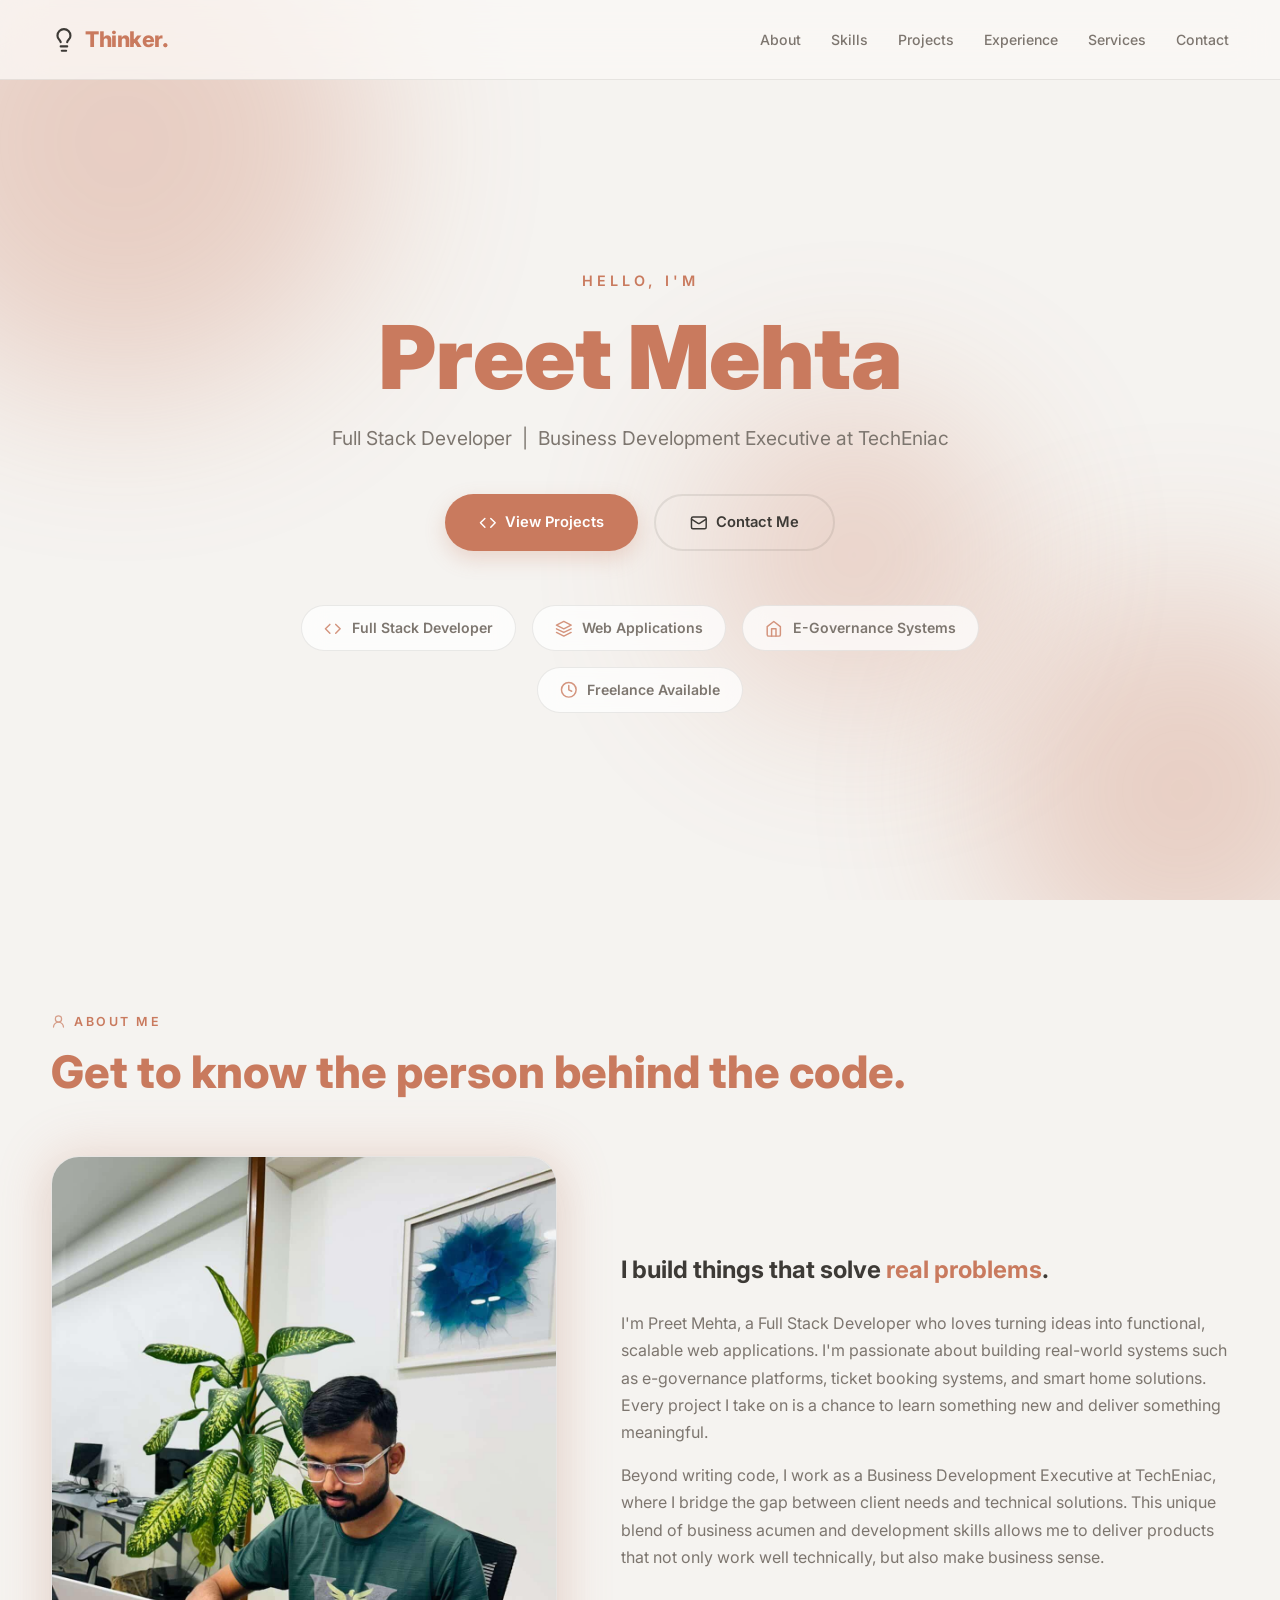
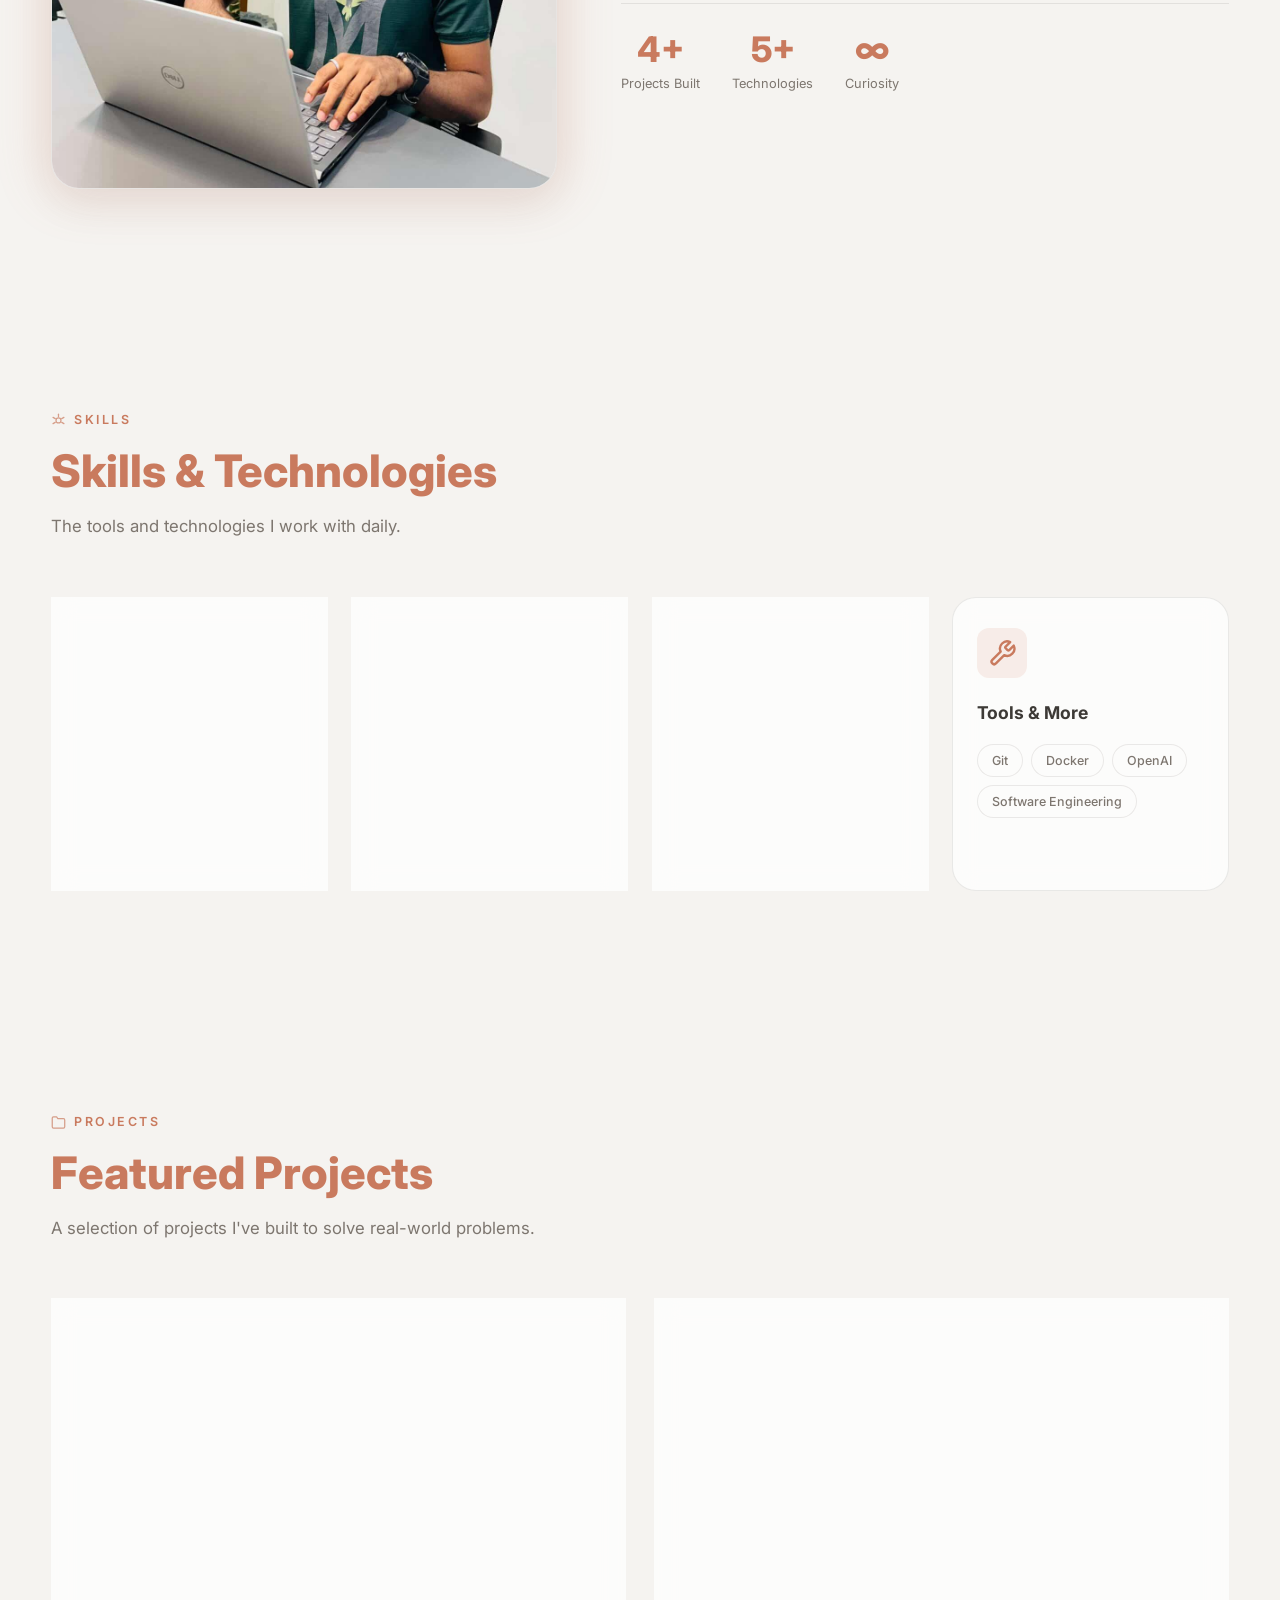
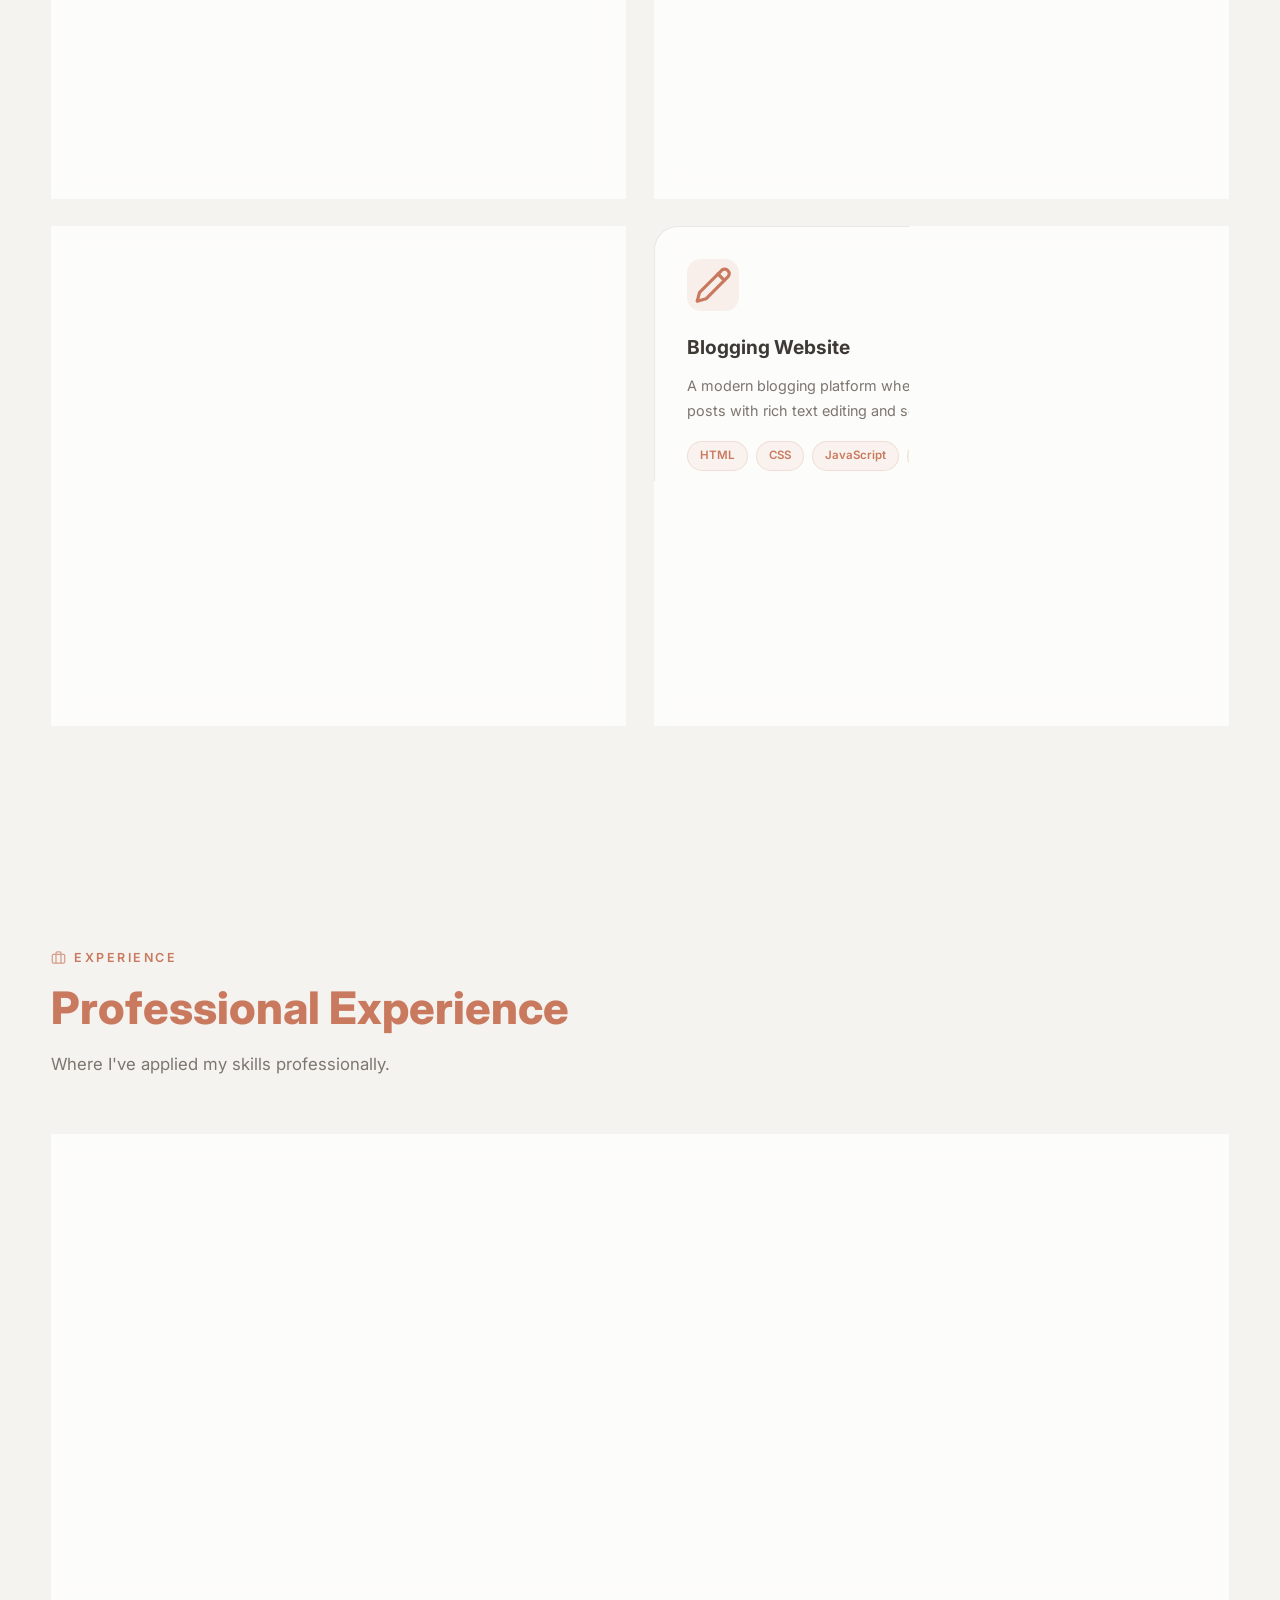
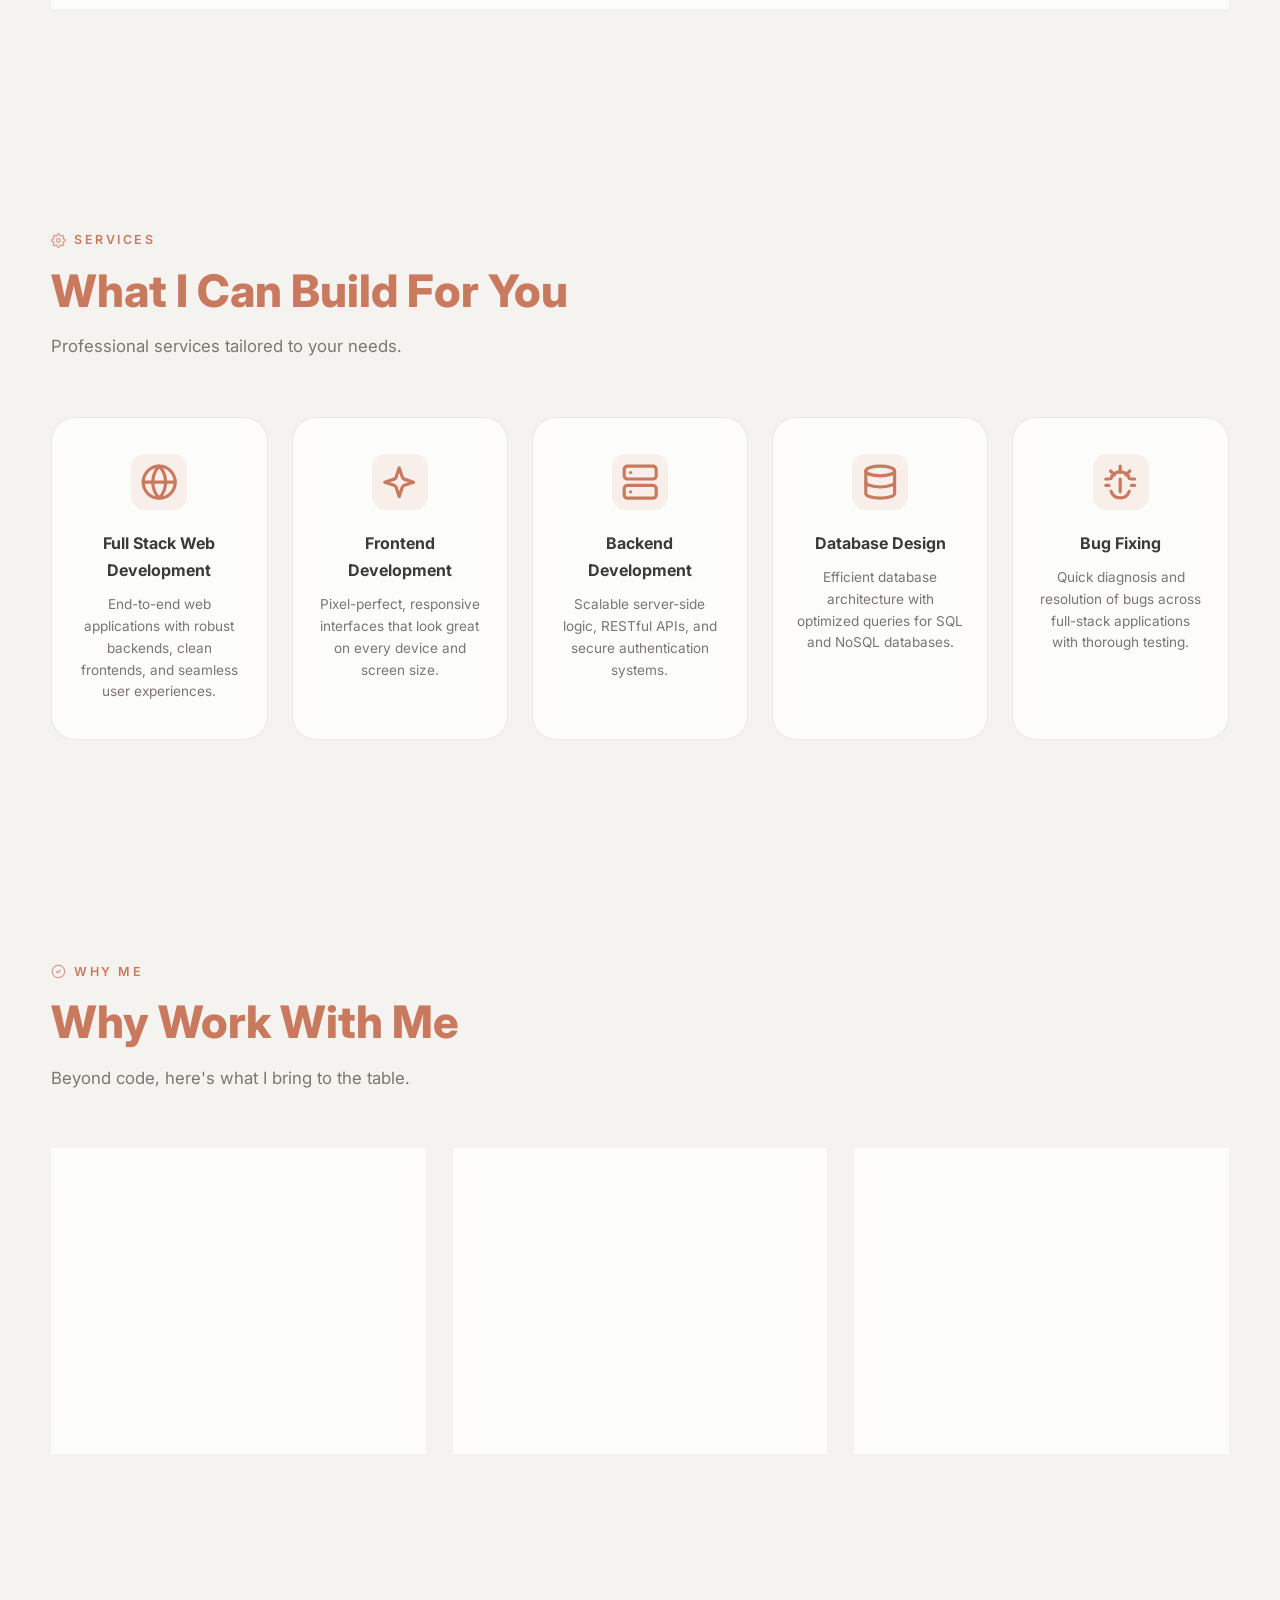
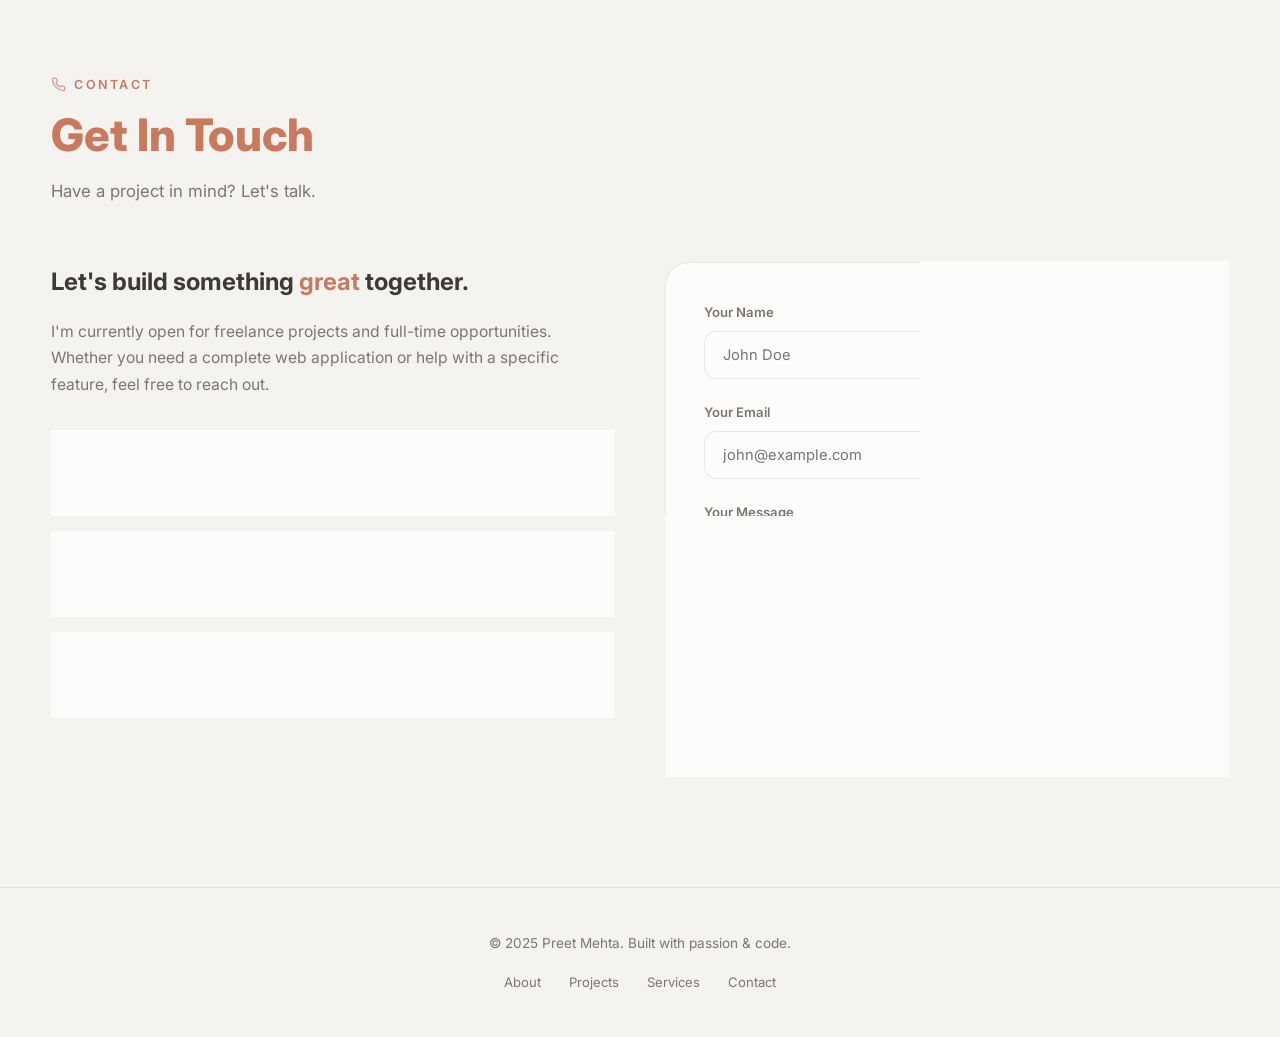
==== commit 9857c32b: "Added color in visit live buttons" ====
--- a/index.html
+++ b/index.html
@@ -292,7 +292,7 @@
           </ul>
           <div style="margin-top: 1.5rem;">
             <a href="https://volti-electric-bike.vercel.app" target="_blank" rel="noopener noreferrer"
-              class="btn btn-outline btn-sm">
+              class="btn btn-primary btn-sm">
               Visit Live Site
               <svg class="icon" viewBox="0 0 24 24" fill="none" stroke="currentColor" stroke-width="2"
                 stroke-linecap="round" stroke-linejoin="round" style="margin-left: 5px; width: 14px; height: 14px;">
@@ -328,7 +328,7 @@
           </ul>
           <div style="margin-top: 1.5rem;">
             <a href="https://study-tool-1.onrender.com" target="_blank" rel="noopener noreferrer"
-              class="btn btn-outline btn-sm">
+              class="btn btn-primary btn-sm">
               Visit Live Site
               <svg class="icon" viewBox="0 0 24 24" fill="none" stroke="currentColor" stroke-width="2"
                 stroke-linecap="round" stroke-linejoin="round" style="margin-left: 5px; width: 14px; height: 14px;">
@@ -368,7 +368,7 @@
           </ul>
           <div style="margin-top: 1.5rem;">
             <a href="https://governance-1.onrender.com" target="_blank" rel="noopener noreferrer"
-              class="btn btn-outline btn-sm">
+              class="btn btn-primary btn-sm">
               Visit Live Site
               <svg class="icon" viewBox="0 0 24 24" fill="none" stroke="currentColor" stroke-width="2"
                 stroke-linecap="round" stroke-linejoin="round" style="margin-left: 5px; width: 14px; height: 14px;">
@@ -405,7 +405,7 @@
           </ul>
           <div style="margin-top: 1.5rem;">
             <a href="https://blogging-site-blue.vercel.app" target="_blank" rel="noopener noreferrer"
-              class="btn btn-outline btn-sm">
+              class="btn btn-primary btn-sm">
               Visit Live Site
               <svg class="icon" viewBox="0 0 24 24" fill="none" stroke="currentColor" stroke-width="2"
                 stroke-linecap="round" stroke-linejoin="round" style="margin-left: 5px; width: 14px; height: 14px;">
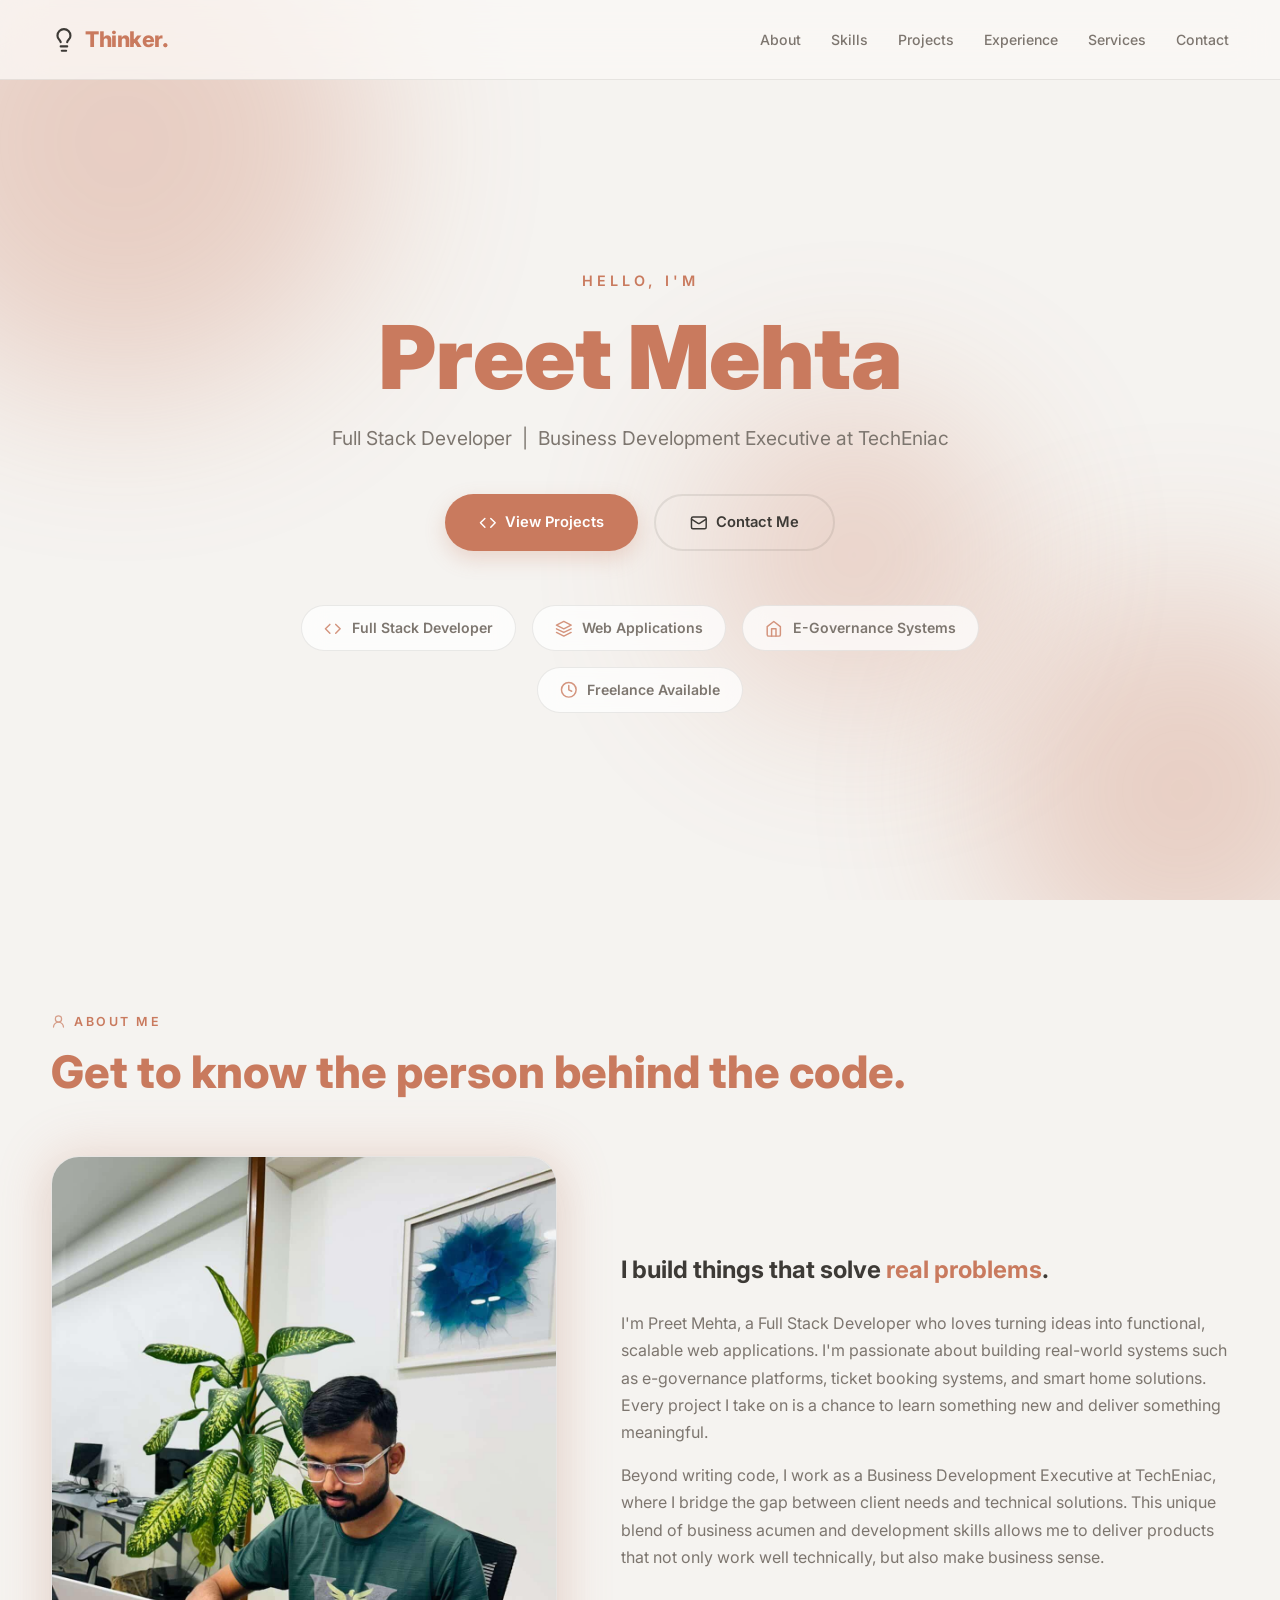
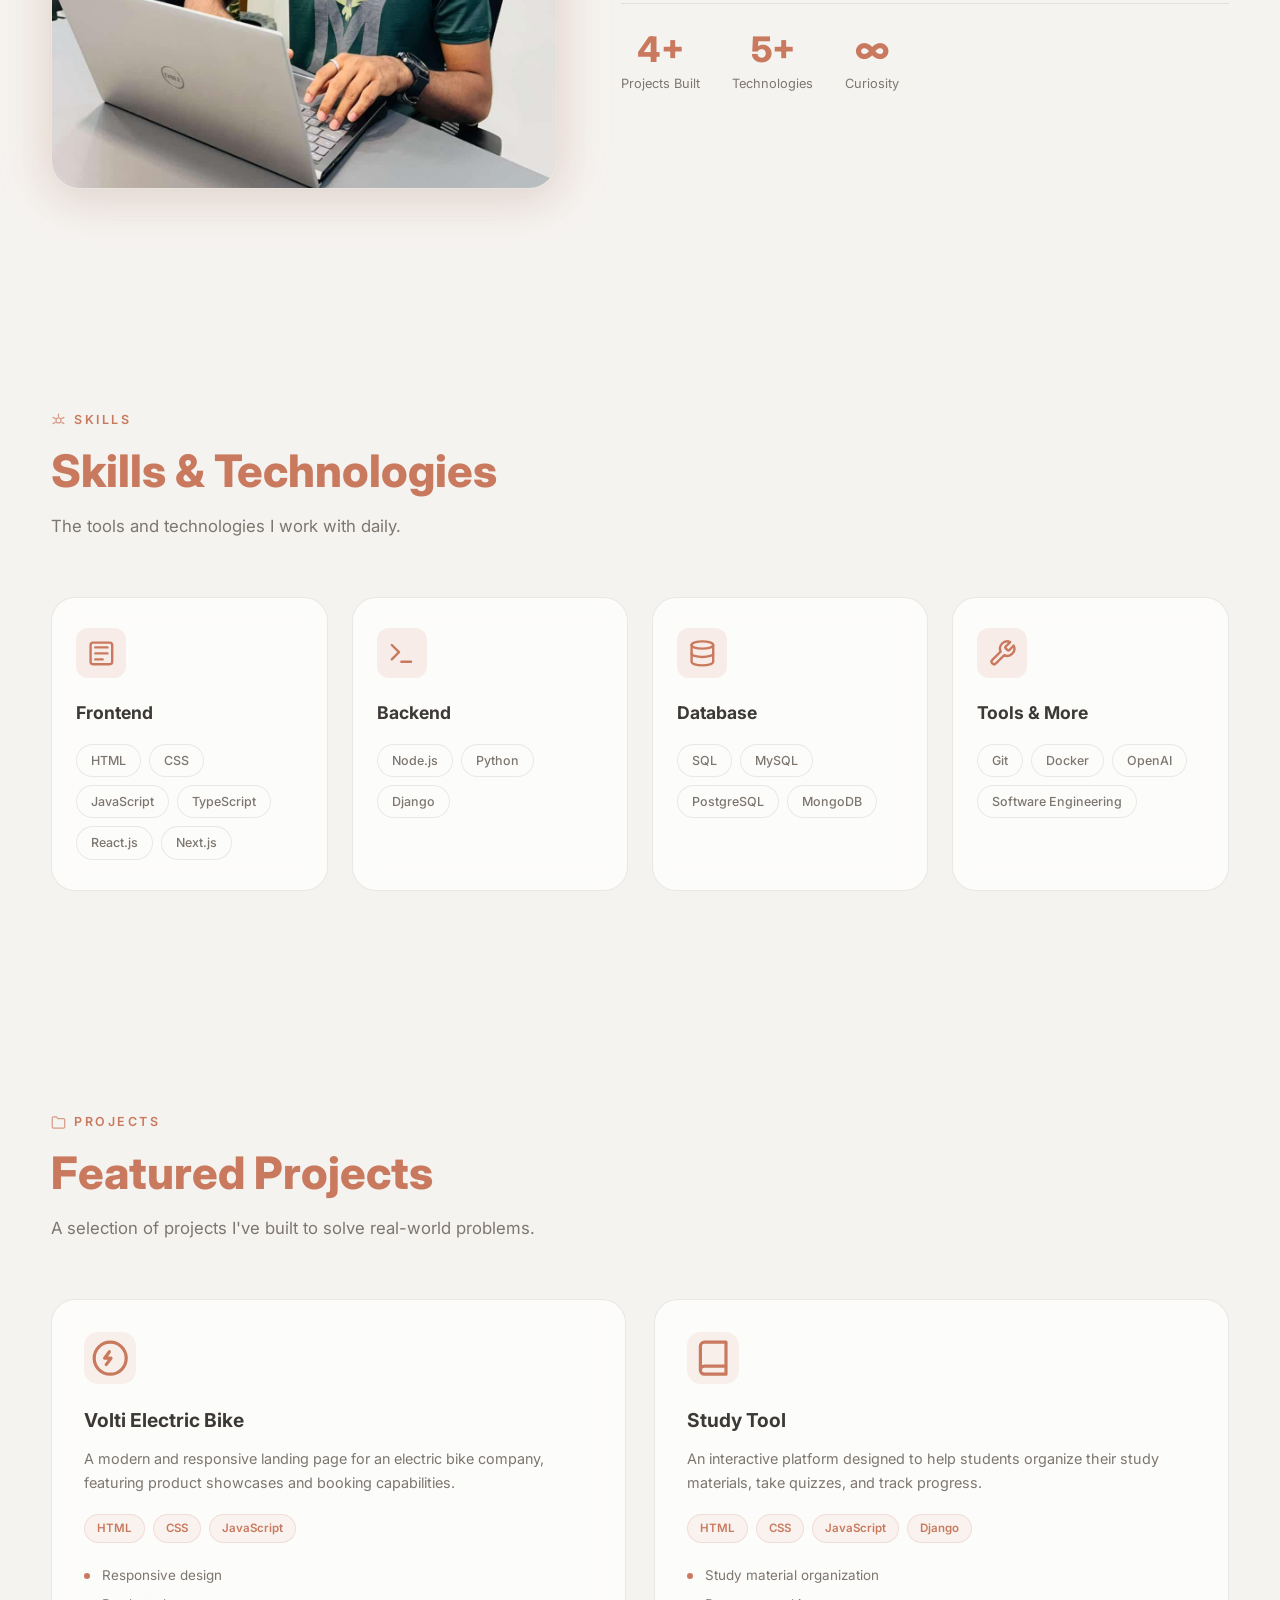
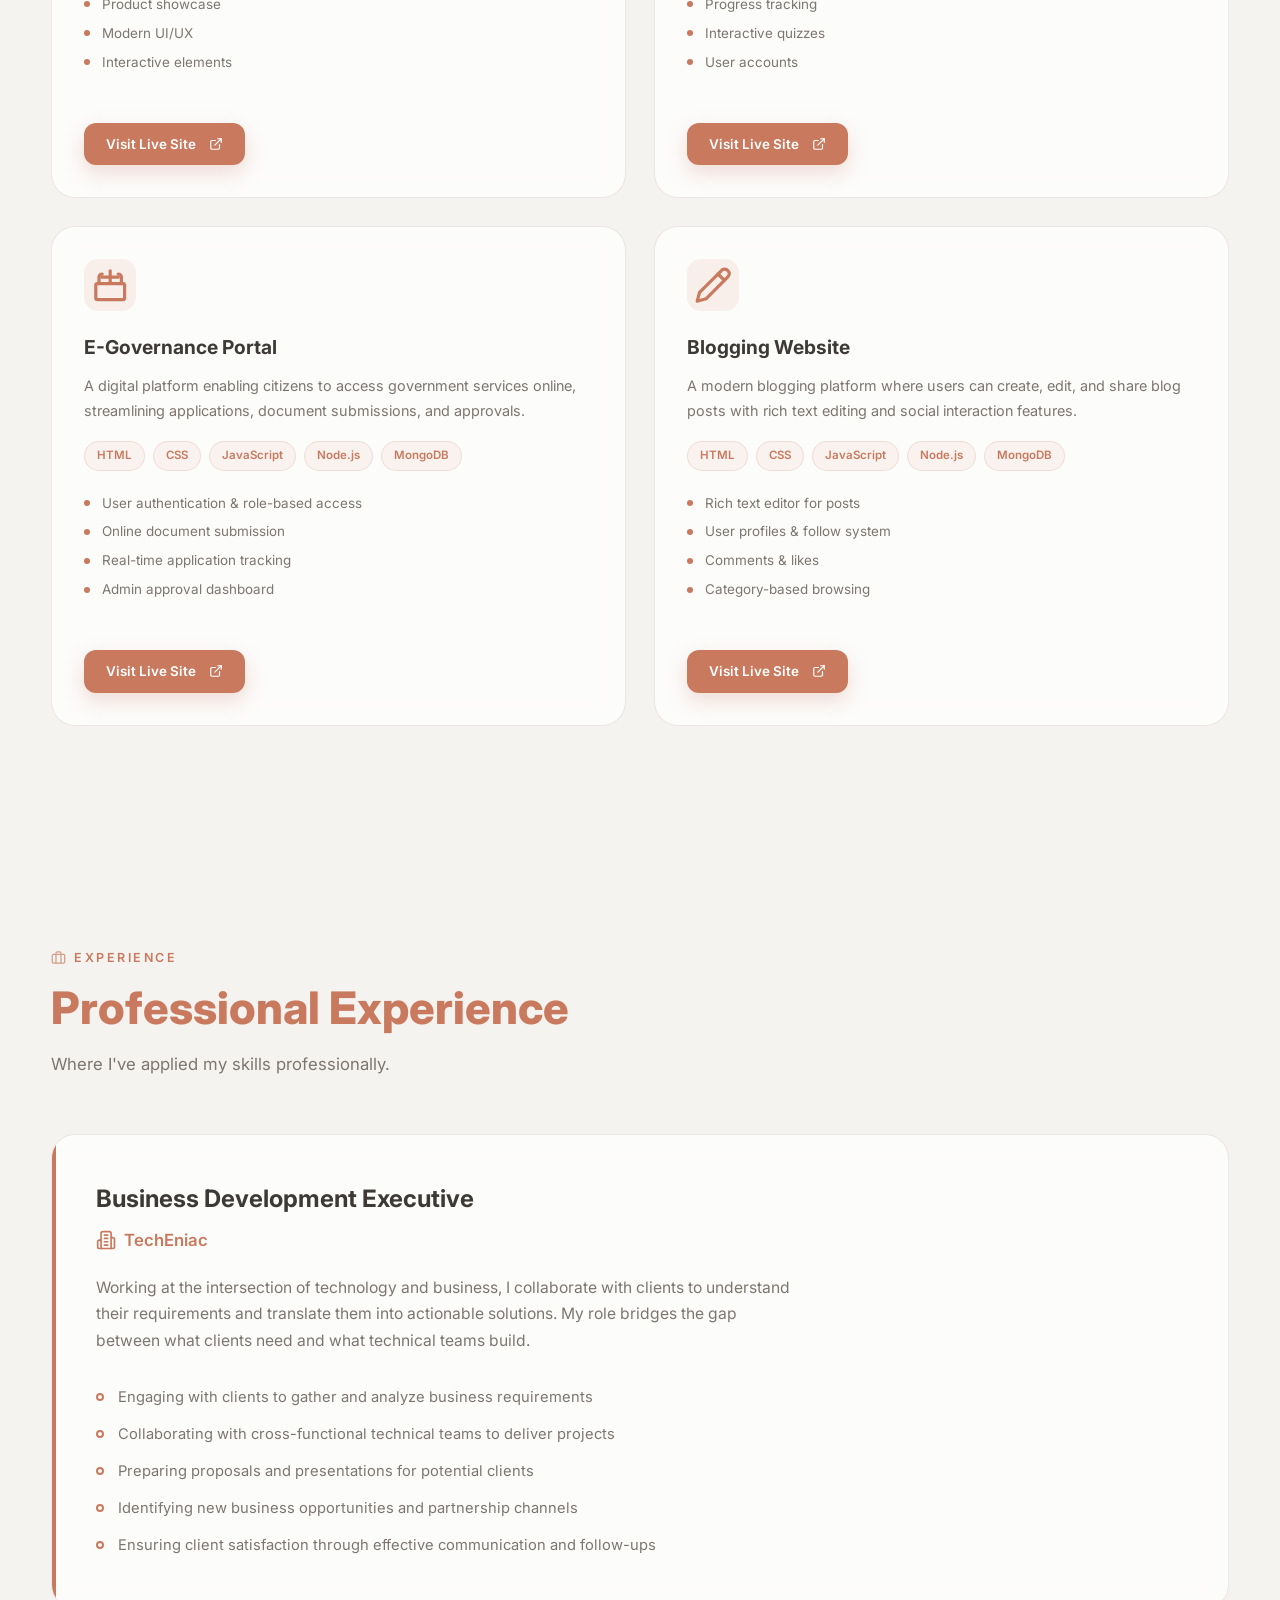
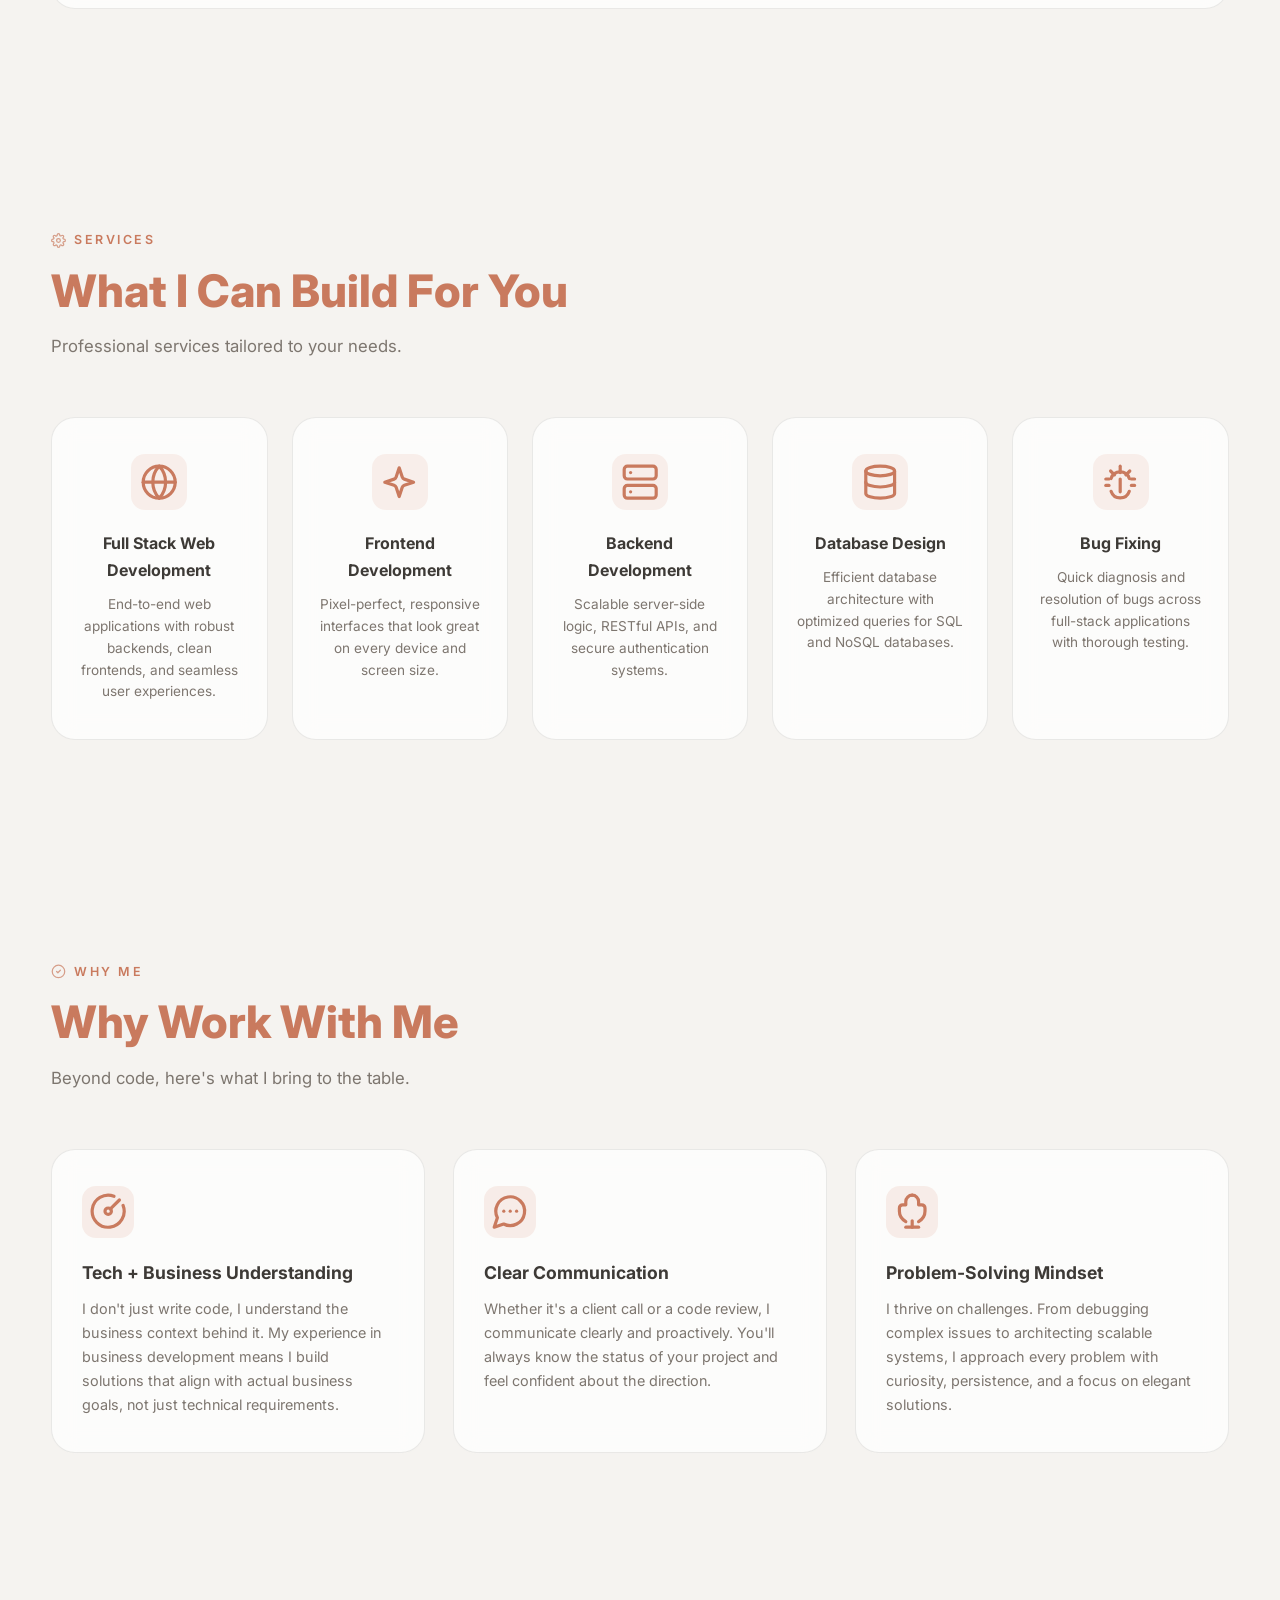
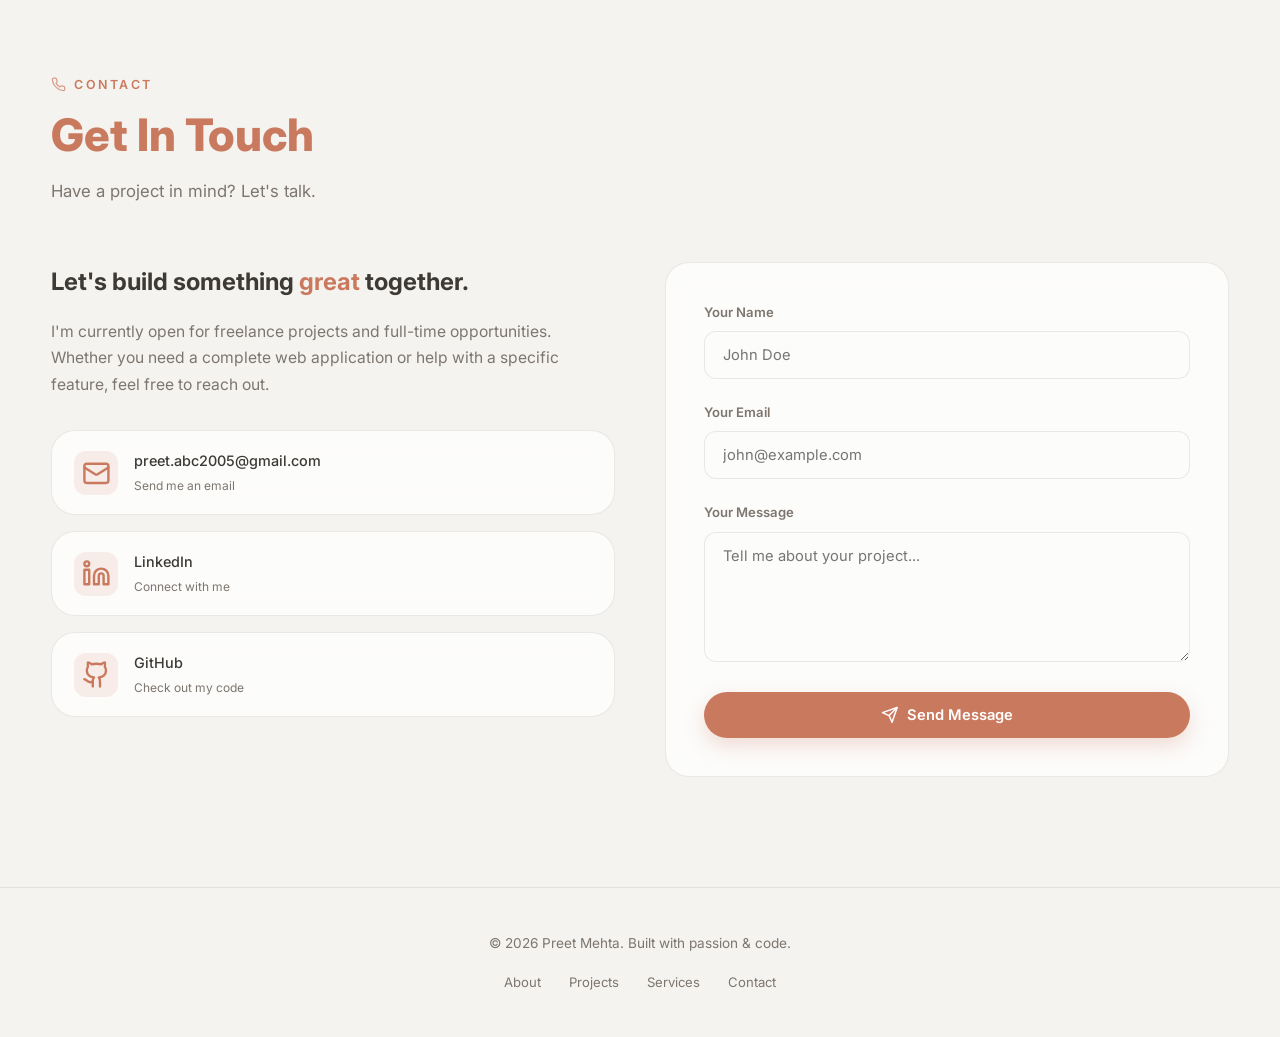
==== commit 986cd2cc: "Changed 2025 to 2026 in footer" ====
--- a/index.html
+++ b/index.html
@@ -730,7 +730,7 @@
   <!-- ==================== FOOTER ==================== -->
   <footer class="footer">
     <div class="container">
-      <p>&copy; 2025 Preet Mehta. Built with passion & code.</p>
+      <p>&copy; 2026 Preet Mehta. Built with passion & code.</p>
       <div class="footer-links">
         <a href="#about">About</a>
         <a href="#projects">Projects</a>
